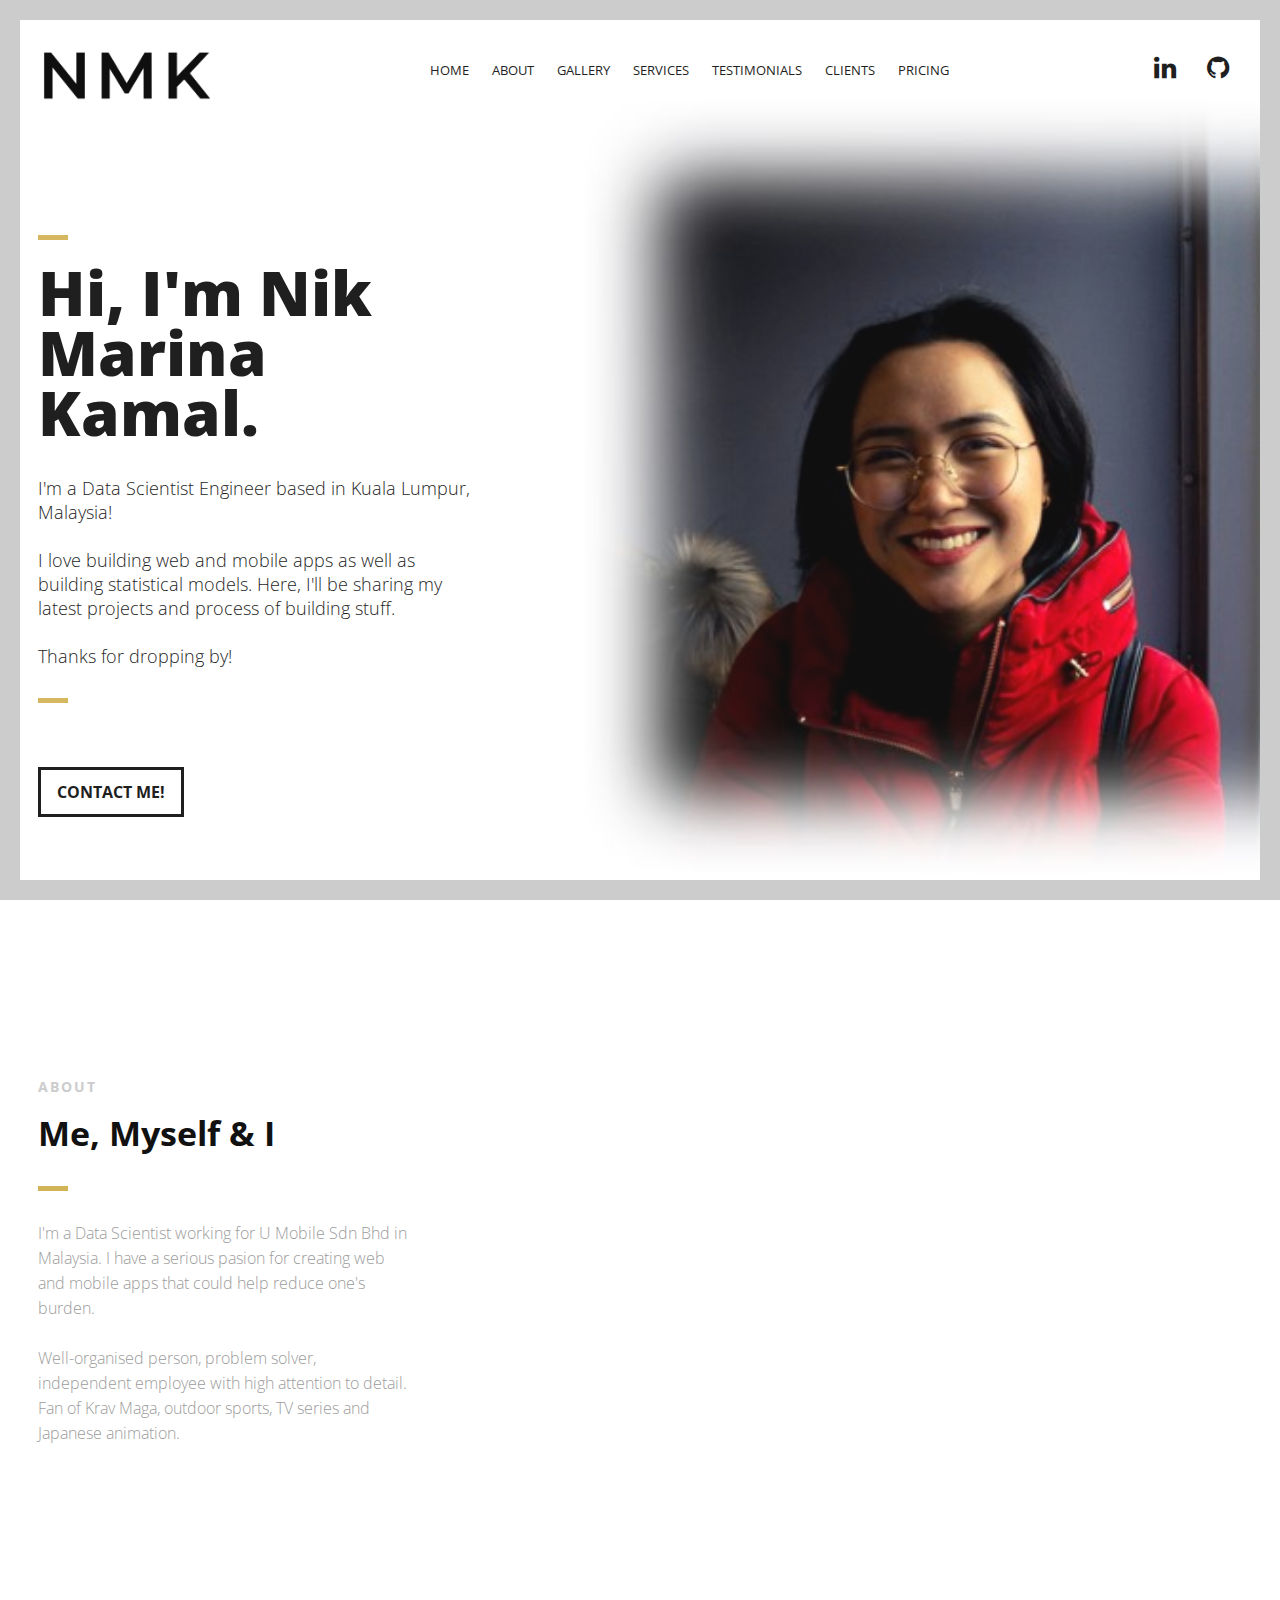
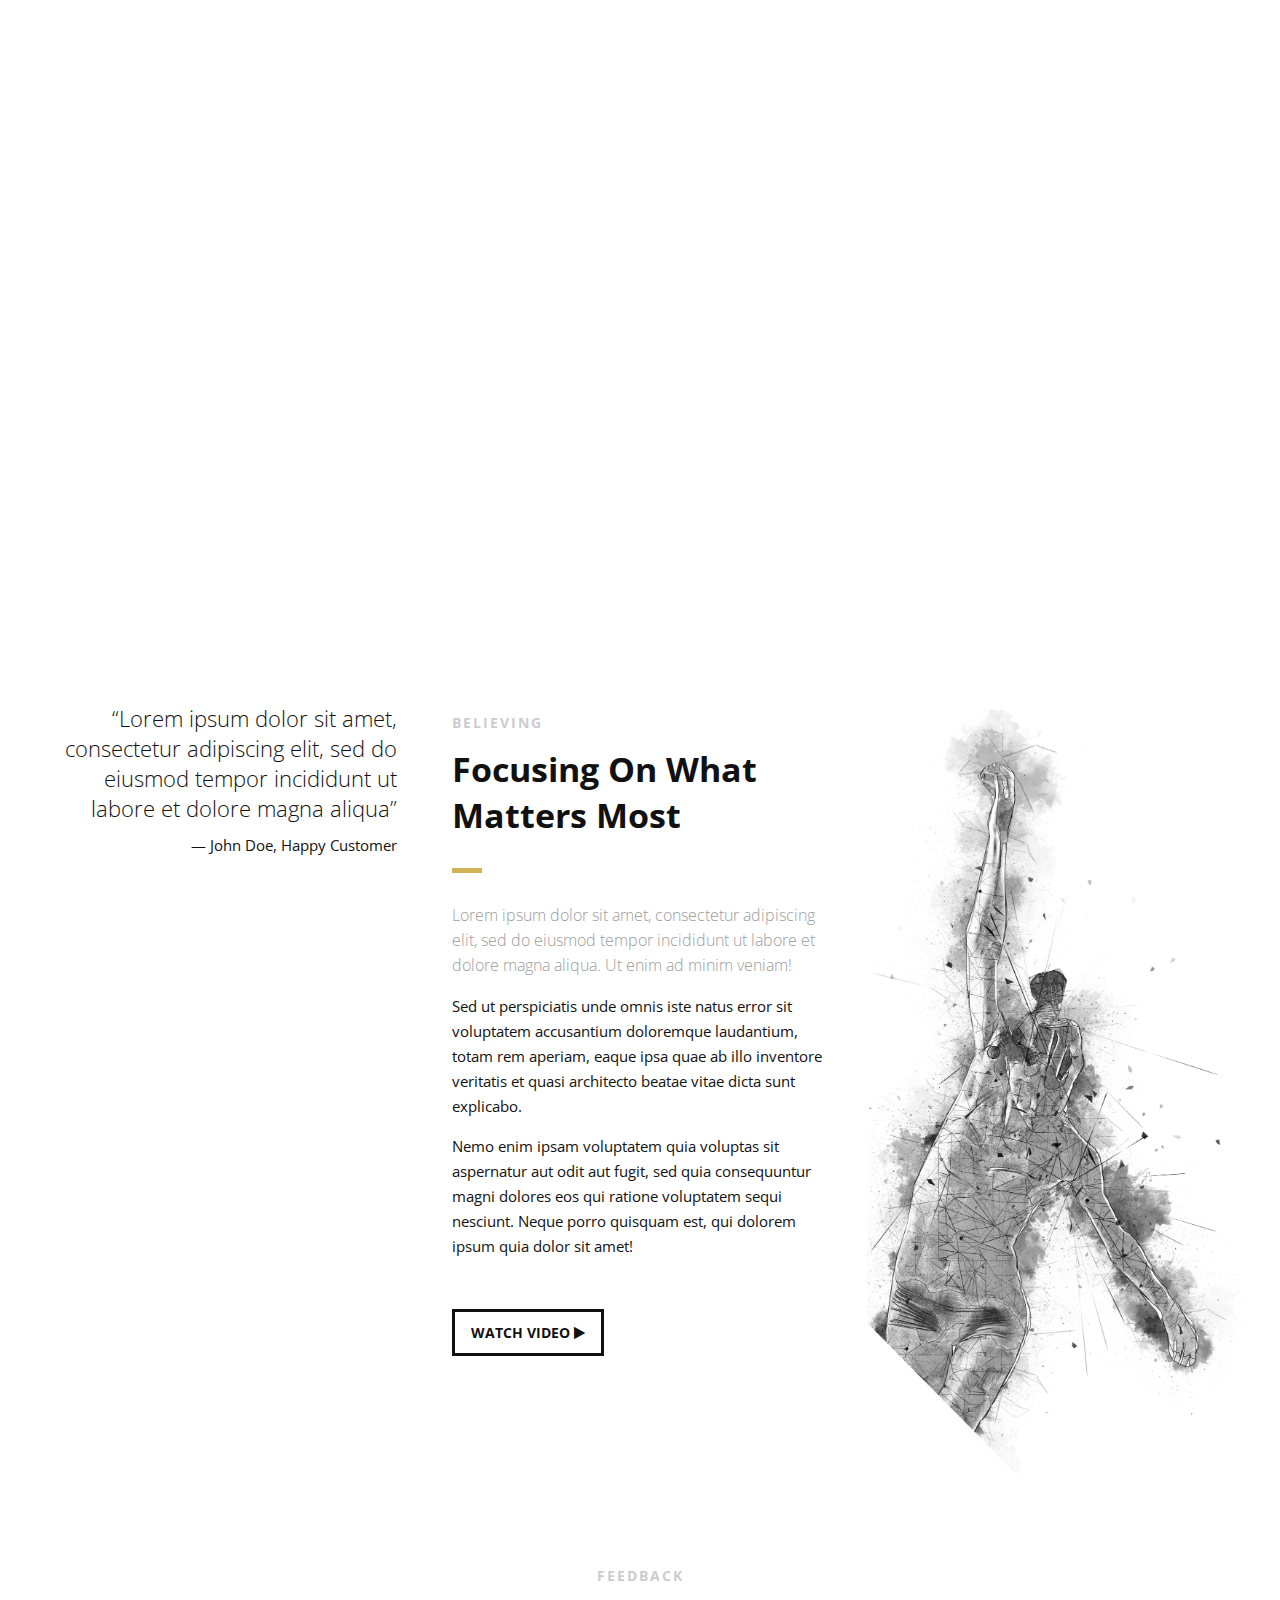
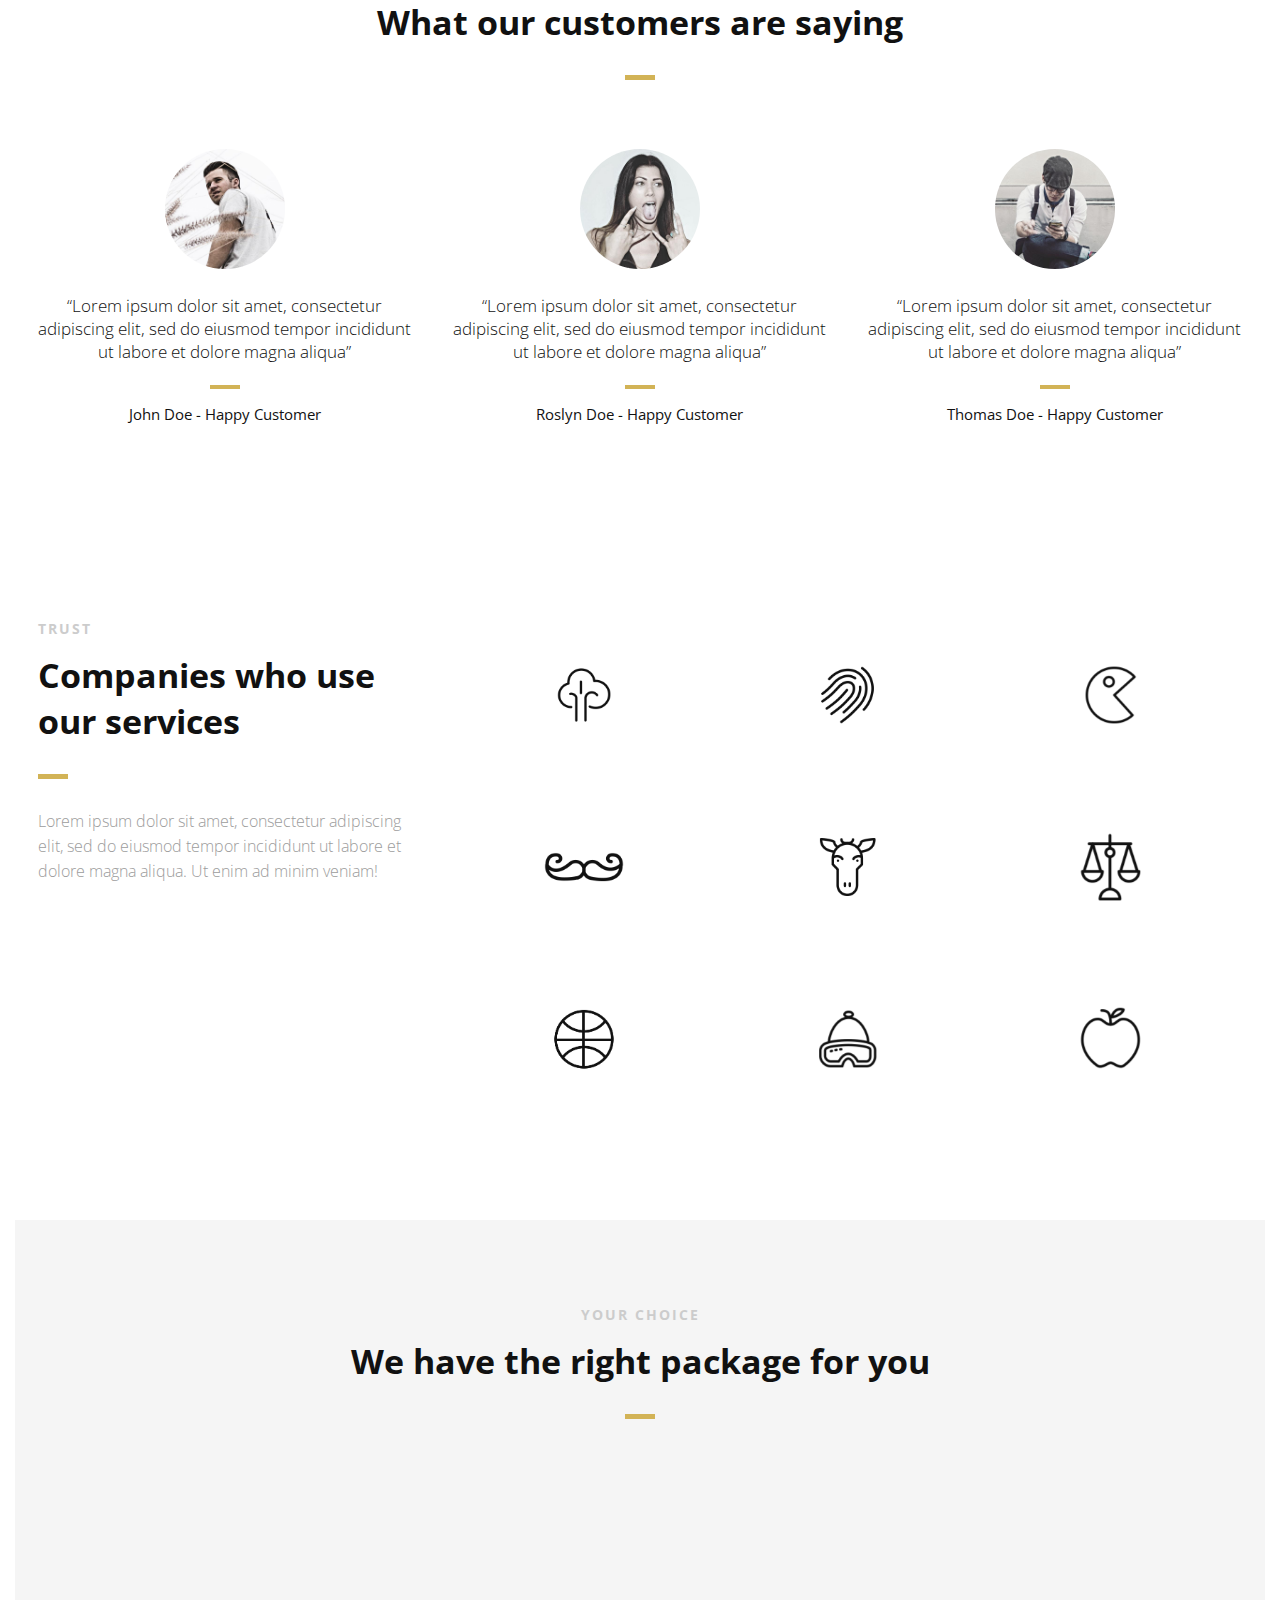
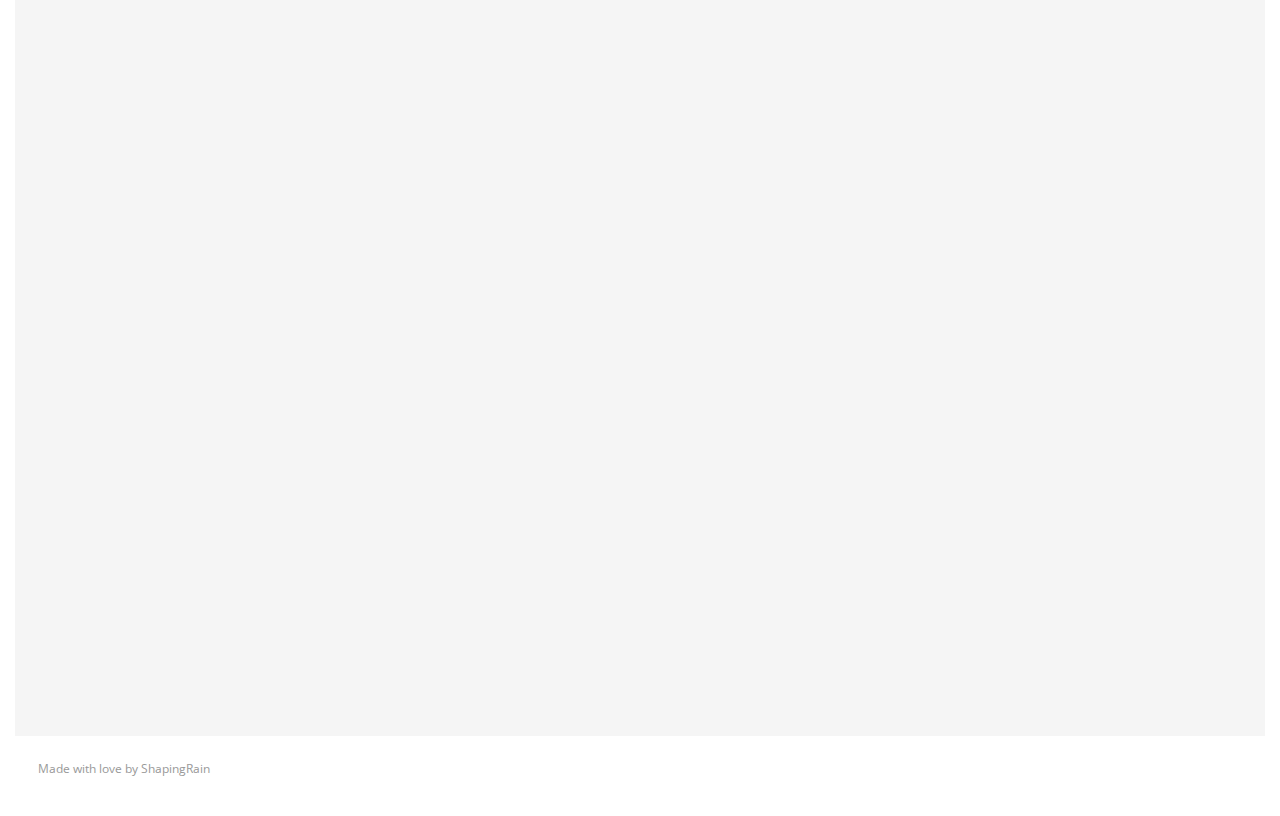
==== new_version/index.html @ cc138616 "commit on 'master'" ====
<!DOCTYPE html>
<html>

<head lang="en">
    <meta charset="UTF-8">

    <!--Page Title-->
    <title>Data Scientist | Nik Marina K.</title>

    <!--Meta Keywords and Description-->
    <meta name="keywords" content="">
    <meta name="description" content="">
    <meta name="viewport" content="width=device-width, initial-scale=1.0, user-scalable=no" />

    <!--Favicon-->
    <link rel="shortcut icon" href="images/Group9@2x.png" title="NMK" />

    <!-- Main CSS Files -->
    <link rel="stylesheet" href="css/style.css">

    <!-- Namari Color CSS -->
    <link rel="stylesheet" href="css/namari-color.css">

    <!--Icon Fonts - Font Awesome Icons-->
    <link rel="stylesheet" href="css/font-awesome.min.css">

    <!-- Animate CSS-->
    <link href="css/animate.css" rel="stylesheet" type="text/css">

    <!--Google Webfonts-->
    <link href='https://fonts.googleapis.com/css?family=Open+Sans:400,300,600,700,800' rel='stylesheet' type='text/css'>
</head>

<body>

    <!-- Preloader -->
    <div id="preloader">
        <div id="status" class="la-ball-triangle-path">
            <div></div>
            <div></div>
            <div></div>
        </div>
    </div>
    <!--End of Preloader-->

    <div class="page-border" data-wow-duration="0.7s" data-wow-delay="0.2s">
        <div class="top-border wow fadeInDown animated" style="visibility: visible; animation-name: fadeInDown;"></div>
        <div class="right-border wow fadeInRight animated" style="visibility: visible; animation-name: fadeInRight;">
        </div>
        <div class="bottom-border wow fadeInUp animated" style="visibility: visible; animation-name: fadeInUp;"></div>
        <div class="left-border wow fadeInLeft animated" style="visibility: visible; animation-name: fadeInLeft;"></div>
    </div>

    <div id="wrapper">

        <header id="banner" class="scrollto clearfix" data-enllax-ratio=".5">
            <div id="header" class="nav-collapse">
                <div class="row clearfix">
                    <div class="col-1">

                        <!--Logo-->
                        <div id="logo">

                            <!--Logo that is shown on the banner-->
                            <img src="images/NMK@2x.png" id="banner-logo" alt="Landing Page" />
                            <!--End of Banner Logo-->

                            <!--The Logo that is shown on the sticky Navigation Bar-->
                            <img src="images/NMK@2x.png" id="navigation-logo" alt="Landing Page" />
                            <!--End of Navigation Logo-->

                        </div>
                        <!--End of Logo-->

                        <aside>

                            <!--Social Icons in Header-->
                            <ul class="social-icons">
                                <!--<li>
                                    <a target="_blank" title="Facebook" href="https://www.facebook.com/username">
                                        <i class="fa fa-facebook fa-1x"></i><span>Facebook</span>
                                    </a>
                                </li>-
                                <li>
                                    <a target="_blank" title="Google+" href="http://google.com/+username">
                                        <i class="fa fa-google-plus fa-1x"></i><span>Google+</span>
                                    </a>
                                </li>
                                <li>
                                    <a target="_blank" title="Twitter" href="http://www.twitter.com/username">
                                        <i class="fa fa-twitter fa-1x"></i><span>Twitter</span>
                                    </a>
                                </li>
                                <li>
                                    <a target="_blank" title="Instagram" href="http://www.instagram.com/username">
                                        <i class="fa fa-instagram fa-1x"></i><span>Instagram</span>
                                    </a>
                                </li>
                                <li>
                                    <a target="_blank" title="behance" href="http://www.behance.net">
                                        <i class="fa fa-behance fa-1x"></i><span>Behance</span>
                                    </a>
                                </li>-->
                                <li>
                                    <a target="_blank" title="LinkedIn"
                                        href="https://www.linkedin.com/in/nikmarinakamal/">
                                        <i class="fa fa-linkedin fa-2x"></i><span>LinkedIn</span>
                                    </a>
                                </li>
                                <li>
                                    <a target="_blank" title="Github" href="https://github.com/marinakamal">
                                        <i class="fa fa-github fa-2x"></i><span>Github</span>
                                    </a>
                                </li>
                            </ul>
                            <!--End of Social Icons in Header-->

                        </aside>

                        <!--Main Navigation-->
                        <nav id="nav-main">
                            <ul>
                                <li>
                                    <a href="#banner">Home</a>
                                </li>
                                <li>
                                    <a href="#about">About</a>
                                </li>
                                <li>
                                    <a href="#gallery">Gallery</a>
                                </li>
                                <li>
                                    <a href="#services">Services</a>
                                </li>
                                <li>
                                    <a href="#testimonials">Testimonials</a>
                                </li>
                                <li>
                                    <a href="#clients">Clients</a>
                                </li>
                                <li>
                                    <a href="#pricing">Pricing</a>
                                </li>
                            </ul>
                        </nav>
                        <!--End of Main Navigation-->

                        <div id="nav-trigger"><span></span></div>
                        <nav id="nav-mobile"></nav>

                    </div>
                </div>
            </div>
            <!--End of Header-->

            <!--Banner Content-->
            <div id="banner-content" class="row clearfix">

                <div class="col-38">

                    <div class="section-heading">
                        <h1>Hi, I'm Nik Marina Kamal.</h1>
                        <h2>I'm a Data Scientist Engineer based in Kuala Lumpur, Malaysia!<br></br>
                            I love building web and mobile apps as well as building statistical models.
                            Here, I'll be sharing my latest projects and process of building stuff.
                            <br></br>Thanks for dropping by!
                        </h2>
                    </div>

                    <!--Call to Action-->
                    <a href="#" class="button">CONTACT ME!</a>
                    <!--End Call to Action-->

                </div>

            </div>
            <!--End of Row-->
        </header>

        <!--Main Content Area-->
        <main id="content">

            <!--Introduction-->
            <section id="about" class="introduction scrollto">

                <div class="row clearfix">

                    <div class="col-3">
                        <div class="section-heading">
                            <h3>ABOUT</h3>
                            <h2 class="section-title">Me, Myself & I</h2>
                            <p class="section-subtitle">I'm a Data Scientist working for U Mobile Sdn Bhd in Malaysia.
                                I have a serious pasion for creating web and mobile apps
                                that could help reduce one's burden. <br></br>
                                Well-organised person, problem solver, independent employee with high attention to
                                detail.
                                Fan of Krav Maga, outdoor sports, TV series and Japanese animation.
                            </p>
                        </div>

                    </div>

                    <div class="col-2-3">

                        <!--Icon Block-->
                        <div class="col-2 icon-block icon-top wow fadeInUp" data-wow-delay="0.1s">
                            <!--Icon-->
                            <div class="icon">
                                <i class="fa fa-html5 fa-2x"></i>
                            </div>
                            <!--Icon Block Description-->
                            <div class="icon-block-description">
                                <h4>HTML5 &amp; CSS3</h4>
                                <p>Has ne tritani atomorum conclusionemque, in dolorum volumus cotidieque eum. At vis
                                    choro
                                    neglegentur iudico</p>
                            </div>
                        </div>
                        <!--End of Icon Block-->

                        <!--Icon Block-->
                        <div class="col-2 icon-block icon-top wow fadeInUp" data-wow-delay="0.3s">
                            <!--Icon-->
                            <div class="icon">
                                <i class="fa fa-bolt fa-2x"></i>
                            </div>
                            <!--Icon Block Description-->
                            <div class="icon-block-description">
                                <h4>Easy to Use</h4>
                                <p>Cu vero ipsum vim, doctus facilisi sea in. Eam ex falli honestatis repudiandae, sit
                                    detracto mediocrem disputationi</p>
                            </div>
                        </div>
                        <!--End of Icon Block-->

                        <!--Icon Block-->
                        <div class="col-2 icon-block icon-top wow fadeInUp" data-wow-delay="0.5s">
                            <!--Icon-->
                            <div class="icon">
                                <i class="fa fa-tablet fa-2x"></i>
                            </div>
                            <!--Icon Block Description-->
                            <div class="icon-block-description">
                                <h4>Fully Responsive</h4>
                                <p>Id porro tritani recusabo usu, eum intellegam consequuntur et. Fugit debet ea sit, an
                                    pro
                                    nemore vivendum</p>
                            </div>
                        </div>
                        <!--End of Icon Block-->

                        <!--Icon Block-->
                        <div class="col-2 icon-block icon-top wow fadeInUp" data-wow-delay="0.5s">
                            <!--Icon-->
                            <div class="icon">
                                <i class="fa fa-rocket fa-2x"></i>
                            </div>
                            <!--Icon Block Description-->
                            <div class="icon-block-description">
                                <h4>Parallax Effect</h4>
                                <p>Id porro tritani recusabo usu, eum intellegam consequuntur et. Fugit debet ea sit, an
                                    pro
                                    nemore vivendum</p>
                            </div>
                        </div>
                        <!--End of Icon Block-->

                    </div>

                </div>


            </section>
            <!--End of Introduction-->


            <!--Gallery-->
            <aside id="gallery" class="row text-center scrollto clearfix" data-featherlight-gallery
                data-featherlight-filter="a">

                <a href="images/gallery-images/gallery-image-1.jpg" data-featherlight="image" class="col-3 wow fadeIn"
                    data-wow-delay="0.1s"><img src="images/gallery-images/gallery-image-1.jpg" alt="Landing Page" /></a>
                <a href="images/gallery-images/gallery-image-2.jpg" data-featherlight="image" class="col-3 wow fadeIn"
                    data-wow-delay="0.3s"><img src="images/gallery-images/gallery-image-2.jpg" alt="Landing Page" /></a>
                <a href="images/gallery-images/gallery-image-3.jpg" data-featherlight="image" class="col-3 wow fadeIn"
                    data-wow-delay="0.5s"><img src="images/gallery-images/gallery-image-3.jpg" alt="Landing Page" /></a>
                <a href="images/gallery-images/gallery-image-4.jpg" data-featherlight="image" class="col-3 wow fadeIn"
                    data-wow-delay="1.1s"><img src="images/gallery-images/gallery-image-4.jpg" alt="Landing Page" /></a>
                <a href="images/gallery-images/gallery-image-5.jpg" data-featherlight="image" class="col-3 wow fadeIn"
                    data-wow-delay="0.9s"><img src="images/gallery-images/gallery-image-5.jpg" alt="Landing Page" /></a>
                <a href="images/gallery-images/gallery-image-6.jpg" data-featherlight="image" class="col-3 wow fadeIn"
                    data-wow-delay="0.7s"><img src="images/gallery-images/gallery-image-6.jpg" alt="Landing Page" /></a>

            </aside>
            <!--End of Gallery-->


            <!--Content Section-->
            <div id="services" class="scrollto clearfix">

                <div class="row no-padding-bottom clearfix">


                    <!--Content Left Side-->
                    <div class="col-3">
                        <!--User Testimonial-->
                        <blockquote class="testimonial text-right bigtest">
                            <q>Lorem ipsum dolor sit amet, consectetur adipiscing elit, sed do eiusmod tempor incididunt
                                ut
                                labore
                                et dolore magna aliqua</q>
                            <footer>— John Doe, Happy Customer</footer>
                        </blockquote>
                        <!-- End of Testimonial-->

                    </div>
                    <!--End Content Left Side-->

                    <!--Content of the Right Side-->
                    <div class="col-3">
                        <div class="section-heading">
                            <h3>BELIEVING</h3>
                            <h2 class="section-title">Focusing On What Matters Most</h2>
                            <p class="section-subtitle">Lorem ipsum dolor sit amet, consectetur adipiscing elit, sed do
                                eiusmod tempor incididunt ut labore et dolore magna aliqua. Ut enim ad minim veniam!</p>
                        </div>
                        <p>Sed ut perspiciatis unde omnis iste natus error sit voluptatem accusantium doloremque
                            laudantium,
                            totam rem aperiam, eaque ipsa quae ab illo inventore veritatis et quasi architecto beatae
                            vitae
                            dicta sunt explicabo.
                        </p>
                        <p>
                            Nemo enim ipsam voluptatem quia voluptas sit aspernatur aut odit aut fugit, sed quia
                            consequuntur magni dolores eos qui ratione voluptatem sequi nesciunt.
                            Neque porro quisquam est, qui dolorem ipsum quia dolor sit amet!
                        </p>
                        <!-- Just replace the Video ID "UYJ5IjBRlW8" with the ID of your video on YouTube (Found within the URL) -->
                        <a href="#" data-videoid="UYJ5IjBRlW8" data-videosite="youtube"
                            class="button video link-lightbox">
                            WATCH VIDEO <i class="fa fa-play" aria-hidden="true"></i>
                        </a>
                    </div>
                    <!--End Content Right Side-->

                    <div class="col-3">
                        <img src="images/dancer.jpg" alt="Dancer" />
                    </div>

                </div>


            </div>
            <!--End of Content Section-->

            <!--Testimonials-->
            <aside id="testimonials" class="scrollto text-center" data-enllax-ratio=".2">

                <div class="row clearfix">

                    <div class="section-heading">
                        <h3>FEEDBACK</h3>
                        <h2 class="section-title">What our customers are saying</h2>
                    </div>

                    <!--User Testimonial-->
                    <blockquote class="col-3 testimonial classic">
                        <img src="images/user-images/user-1.jpg" alt="User" />
                        <q>Lorem ipsum dolor sit amet, consectetur adipiscing elit, sed do eiusmod tempor incididunt ut
                            labore
                            et dolore magna aliqua</q>
                        <footer>John Doe - Happy Customer</footer>
                    </blockquote>
                    <!-- End of Testimonial-->

                    <!--User Testimonial-->
                    <blockquote class="col-3 testimonial classic">
                        <img src="images/user-images/user-2.jpg" alt="User" />
                        <q>Lorem ipsum dolor sit amet, consectetur adipiscing elit, sed do eiusmod tempor incididunt ut
                            labore
                            et dolore magna aliqua</q>
                        <footer>Roslyn Doe - Happy Customer</footer>
                    </blockquote>
                    <!-- End of Testimonial-->

                    <!--User Testimonial-->
                    <blockquote class="col-3 testimonial classic">
                        <img src="images/user-images/user-3.jpg" alt="User" />
                        <q>Lorem ipsum dolor sit amet, consectetur adipiscing elit, sed do eiusmod tempor incididunt ut
                            labore
                            et dolore magna aliqua</q>
                        <footer>Thomas Doe - Happy Customer</footer>
                    </blockquote>
                    <!-- End of Testimonial-->

                </div>

            </aside>
            <!--End of Testimonials-->

            <!--Clients-->
            <section id="clients" class="scrollto clearfix">
                <div class="row clearfix">

                    <div class="col-3">

                        <div class="section-heading">
                            <h3>TRUST</h3>
                            <h2 class="section-title">Companies who use our services</h2>
                            <p class="section-subtitle">Lorem ipsum dolor sit amet, consectetur adipiscing elit, sed do
                                eiusmod
                                tempor incididunt ut labore et dolore magna aliqua. Ut enim ad minim veniam!</p>
                        </div>

                    </div>

                    <div class="col-2-3">

                        <a href="#" class="col-3">
                            <img src="images/company-images/company-logo1.png" alt="Company" />
                            <div class="client-overlay"><span>Tree</span></div>
                        </a>
                        <a href="#" class="col-3">
                            <img src="images/company-images/company-logo2.png" alt="Company" />
                            <div class="client-overlay"><span>Fingerprint</span></div>
                        </a>
                        <a href="#" class="col-3">
                            <img src="images/company-images/company-logo3.png" alt="Company" />
                            <div class="client-overlay"><span>The Man</span></div>
                        </a>
                        <a href="#" class="col-3">
                            <img src="images/company-images/company-logo4.png" alt="Company" />
                            <div class="client-overlay"><span>Mustache</span></div>
                        </a>
                        <a href="#" class="col-3">
                            <img src="images/company-images/company-logo5.png" alt="Company" />
                            <div class="client-overlay"><span>Goat</span></div>
                        </a>
                        <a href="#" class="col-3">
                            <img src="images/company-images/company-logo6.png" alt="Company" />
                            <div class="client-overlay"><span>Justice</span></div>
                        </a>
                        <a href="#" class="col-3">
                            <img src="images/company-images/company-logo7.png" alt="Company" />
                            <div class="client-overlay"><span>Ball</span></div>
                        </a>
                        <a href="#" class="col-3">
                            <img src="images/company-images/company-logo8.png" alt="Company" />
                            <div class="client-overlay"><span>Cold</span></div>
                        </a>

                        <a href="#" class="col-3">
                            <img src="images/company-images/company-logo9.png" alt="Company" />
                            <div class="client-overlay"><span>Cold</span></div>
                        </a>

                    </div>

                </div>
            </section>
            <!--End of Clients-->

            <!--Pricing Tables-->
            <section id="pricing" class="secondary-color text-center scrollto clearfix ">
                <div class="row clearfix">

                    <div class="section-heading">
                        <h3>YOUR CHOICE</h3>
                        <h2 class="section-title">We have the right package for you</h2>
                    </div>

                    <!--Pricing Block-->
                    <div class="pricing-block col-3 wow fadeInUp" data-wow-delay="0.4s">
                        <div class="pricing-block-content">
                            <h3>Personal</h3>
                            <p class="pricing-sub">The standard version</p>
                            <div class="pricing">
                                <div class="price"><span>$</span>19</div>
                                <p>Lorem ipsum dolor sit amet, consectetur adipiscing elit</p>
                            </div>
                            <ul>
                                <li>5 Downloads</li>
                                <li>2 Extensions</li>
                                <li>Tutorials</li>
                                <li>Forum Support</li>
                                <li>1 year free updates</li>
                            </ul>
                            <a href="#" class="button">BUY TODAY</a>
                        </div>
                    </div>
                    <!--End Pricing Block-->

                    <!--Pricing Block-->
                    <div class="pricing-block featured col-3 wow fadeInUp" data-wow-delay="0.6s">
                        <div class="pricing-block-content">
                            <h3>Student</h3>
                            <p class="pricing-sub">Most popular choice</p>
                            <div class="pricing">
                                <div class="price"><span>$</span>29</div>
                                <p>Lorem ipsum dolor sit amet, consectetur adipiscing elit</p>
                            </div>
                            <ul>
                                <li>15 Downloads</li>
                                <li>5 Extensions</li>
                                <li>Tutorials with Files</li>
                                <li>Forum Support</li>
                                <li>2 years free updates</li>
                            </ul>
                            <a href="#" class="button">BUY TODAY</a>
                        </div>
                    </div>
                    <!--End Pricing Block-->

                    <!--Pricing Block-->
                    <div class="pricing-block col-3 wow fadeInUp" data-wow-delay="0.8s">
                        <div class="pricing-block-content">
                            <h3>Business</h3>
                            <p class="pricing-sub">For the whole team</p>
                            <div class="pricing">
                                <div class="price"><span>$</span>49</div>
                                <p>Lorem ipsum dolor sit amet, consectetur adipiscing elit</p>
                            </div>
                            <ul>
                                <li>Unlimited Downloads</li>
                                <li>Unlimited Extensions</li>
                                <li>HD Video Tutorials</li>
                                <li>Chat Support</li>
                                <li>Lifetime free updates</li>
                            </ul>
                            <a href="#" class="button">BUY TODAY</a>
                        </div>
                    </div>
                    <!--End Pricing Block-->

                </div>
            </section>
            <!--End of Pricing Tables-->

        </main>
        <!--End Main Content Area-->


        <!--Footer-->
        <footer id="landing-footer" class="clearfix">
            <div class="row clearfix">

                <p id="copyright" class="col-2">Made with love by <a href="https://www.shapingrain.com">ShapingRain</a>
                </p>

                <!--Social Icons in Footer-->
                <ul class="col-2 social-icons">
                    <!--<li>
                        <a target="_blank" title="Facebook" href="https://www.facebook.com/username">
                            <i class="fa fa-facebook fa-1x"></i><span>Facebook</span>
                        </a>
                    </li>
                    <li>
                        <a target="_blank" title="Google+" href="http://google.com/+username">
                            <i class="fa fa-google-plus fa-1x"></i><span>Google+</span>
                        </a>
                    </li>
                    <li>
                        <a target="_blank" title="Twitter" href="http://www.twitter.com/username">
                            <i class="fa fa-twitter fa-1x"></i><span>Twitter</span>
                        </a>
                    </li>
                    <li>
                        <a target="_blank" title="Instagram" href="http://www.instagram.com/username">
                            <i class="fa fa-instagram fa-1x"></i><span>Instagram</span>
                        </a>
                    </li>
                    <li>
                        <a target="_blank" title="behance" href="http://www.behance.net">
                            <i class="fa fa-behance fa-1x"></i><span>Behance</span>
                        </a>
                    </li>-->
                </ul>
                <!--End of Social Icons in Footer-->
            </div>
        </footer>
        <!--End of Footer-->

    </div>

    <!-- Include JavaScript resources -->
    <script src="js/jquery.1.8.3.min.js"></script>
    <script src="js/wow.min.js"></script>
    <script src="js/featherlight.min.js"></script>
    <script src="js/featherlight.gallery.min.js"></script>
    <script src="js/jquery.enllax.min.js"></script>
    <script src="js/jquery.scrollUp.min.js"></script>
    <script src="js/jquery.easing.min.js"></script>
    <script src="js/jquery.stickyNavbar.min.js"></script>
    <script src="js/jquery.waypoints.min.js"></script>
    <script src="js/images-loaded.min.js"></script>
    <script src="js/lightbox.min.js"></script>
    <script src="js/site.js"></script>


</body>

</html>
---- new_version/css/style.css ----
/* Namari Landing Page v.1.1.0 Style Index - a free landing page by shapingrain.com

1. Default and Reset styles
- 1.1 Input Elements
2. Global elements
- 2.1 Header
- 2.2 Logo
- 2.3 Buttons
- 2.4 Navigation
- 2.5 Social Elements
- 2.6 Images
3. Fonts and Headings
4. Banner
- 4.1 SignUp Form
5. Content Elements
- 5.1 Icons
- 5.2 Parallax Elements
- 5.3 Divider
6. Landing Page Sections
- 6.1 Features
- 6.2 Testimonials
- 6.3 Gallery
- 6.4 Video
- 6.5 Clients
- 6.6 Pricing Table
7. Footer


/*------------------------------------------------------------------------------------------*/
/* 1. Defaults & Reset of specific styles across browsers */
/*------------------------------------------------------------------------------------------*/

*, *:before, *:after {
    -webkit-box-sizing: border-box;
    -moz-box-sizing: border-box;
    box-sizing: border-box;
}

body, div, dl, dt, dd, ul, ol, li, h1, h2, h3, h4, h5, h6, pre, form, blockquote, th, td {
    margin: 0;
    padding: 0;
    direction: ltr;
}

body {
    margin: 0;
    padding: 0;
    -webkit-font-smoothing: antialiased;
    overflow-x: hidden;
}

p {
    line-height: 25px;
}

.row img {
    height: auto;
    max-width: 100%;
}

a {
    text-decoration: none;
    line-height: inherit;
    -webkit-transition: opacity 0.3s ease-out;
    -moz-transition: opacity 0.3s ease-out;
    -o-transition: opacity 0.3s ease-out;
    transition: opacity 0.3s ease-out;
}

iframe {
    border: 0 !important;
}

.parallax-window {
    min-height: 400px;
    background: transparent;
}

figure {
    margin: 0;
}

/* Page Border */

.page-border {
    position: fixed;
    z-index: 999999;
    pointer-events: none;
}

.page-border .bottom-border, .page-border .left-border, .page-border .right-border, .page-border .top-border {
    background: #f3f3ef;
    position: fixed;
    z-index: 9999;
}

.page-border > .top-border, .page-border > .right-border, .page-border > .bottom-border, .page-border > .left-border {
    padding: 11px;
    background: #ccc;
}

.page-border .bottom-border, .page-border .top-border {
    width: 100%;
    padding: 10px;
    left: 0;
}

.page-border .left-border, .page-border .right-border {
    padding: 10px;
    height: 100%;
    top: 0;
}

.page-border .top-border {
    top: 0;
}

.page-border .right-border {
    right: 0;
}

.page-border .bottom-border {
    bottom: 0;
}

.page-border .left-border {
    left: 0;
}

#wrapper {
    margin:0 15px;
    padding: 15px 0;
    position: relative;
}


/* --------- 1.1 Input Elements ---------- */

input, textarea {
    border: 1px solid #e1e1e1;
    padding: 10px;
    -webkit-transition: all .3s linear;
    -moz-transition: all .3s linear;
    transition: all .3s linear;
    border-radius: 3px;
}

input {
    height: 40px;
    margin: 3px 0;
    outline: none;
    line-height: normal;
    font-size: 14px;
}

input[type="submit"] {
    cursor: pointer;
    border-style: solid;
    border-width: 2px;
    padding-top: 0;
    padding-bottom: 0;
}

select {
    border: 1px solid #e1e1e1;
    height: 40px;
    padding: 5px;
}

input:focus, textarea:focus {
    box-shadow: inset 0 1px 3px rgba(0, 0, 0, 0.1);
}

*:focus {
    outline: none;
}

/*------------------------------------------------------------------------------------------*/
/* 2. Layout Elements */
/*------------------------------------------------------------------------------------------*/

section {
    clear: both;
    overflow: hidden;
}

/* Rows and Columns */

.row {
    max-width: 1245px;
    margin: 0 auto;
    padding: 75px 0;
    position: relative;
}

.no-padding-bottom .row, .no-padding-bottom div, .no-padding-bottom.row {
    padding-bottom: 0;
}

.no-padding-top.row, .no-padding-top div {
    padding-top: 0;
}

.big-padding-top {
    padding-top: 75px !important;
}

.big-padding-bottom {
    padding-bottom: 85px !important;
}

/* Targets all elements */

[class*='col-'] {
    float: left;
    padding: 20px;
}

#clients .col-2-3 [class*='col-'] {
    padding: 0;
}

/* Clearfix */

.clearfix:after {
    content: "";
    display: table;
    clear: both;
}

/* Main Widths */

.col-1 {
    width: 100%;
}

.col-2 {
    width: 50%;
}

.col-3 {
    width: 33.33%;
}

.col-4 {
    width: 25%;
}

.col-5 {
    width: 20%;
}

.col-6 {
    width: 16.6666666667%;
}

.col-7 {
    width: 14.2857142857%;
}

.col-8 {
    width: 12.5%;
}

.col-9 {
    width: 11.1111111111%;
}

.col-10 {
    width: 10%;
}

.col-11 {
    width: 9.09090909091%;
}

.col-12 {
    width: 8.33%;
}

.col-2-3 {
    width: 66.66%;
}

.col-3-4 {
    width: 75%;
}

.col-9-10 {
    width: 90%;
}

/* Golden Ratio */
.col-61 {
    width: 61.8%;
}

.col-38 {
    width: 38.2%;
}

/* --------- 2.1 Header --------- */

#header {
    height: 71px !important;
    overflow: visible;
    z-index: 9999;
    width: 100%;
    position: absolute !important;
}

#header .row {
    padding: 0;
}

#header aside {
    text-align: right;
}

#header ul {
    text-align: center;
}

#header li {
    display: inline-block;
    list-style: none;
    margin: 0;
}

/* --------- 2.2 Logo ---------- */

#logo {
    float: left;
    height: 71px;
    line-height: 66px;
    margin-right: 15px;
}

#logo h1, #logo h2 {
    display: inline-block;
}

#banner #logo h1 {
    font-size: 28px;
    margin-right: 10px;
    font-weight: 900;
    padding: 0;
}

#logo h2 {
    font-size: 18px;
    padding: 0;
}

#logo img {
    max-height: 80px;
    vertical-align: middle;
    margin-right: 15px;
}

#navigation-logo {
    display: none;
}

.nav-solid #logo #banner-logo {
    display: none;
}

.nav-solid #logo #navigation-logo {
    display: inline-block;
}

/* --------- 2.3 Buttons ---------- */

.call-to-action {
    padding: 35px 0 35px 0;
}

/*Style*/

.button {
    font-size: 16px;
    margin: 35px 0;
    padding: 11px 16px;
    -webkit-transition: all .3s linear;
    -moz-transition: all .3s linear;
    transition: all .3s linear;
    display: inline-block;
    border-width: 3px;
    border-style: solid;
}

/* Play Button */

#video-section {
    position:relative;
}

.play-video {
    height:110px;
    position:absolute;
    top:50%;
    margin-top:-110px;
    width:100%;
}

.play-icon {
    display: inline-block;
    font-size: 0px;
    cursor: pointer;
    margin: 45px auto;
    width: 110px;
    height: 110px;
    border-radius: 50%;
    text-align: center;
    position: relative;
    z-index: 1;
}

.play-icon:after {
    pointer-events: none;
    position: absolute;
    width: 100%;
    height: 100%;
    border-radius: 50%;
    content: '';
    -webkit-box-sizing: content-box;
    -moz-box-sizing: content-box;
    box-sizing: content-box;
}

.play-icon:before {
    font-family: 'fontawesome';
    content: '\f144';
    speak: none;
    font-size: 74px;
    line-height: 110px;
    font-style: normal;
    font-weight: normal;
    font-variant: normal;
    text-transform: none;
    display: block;
    -webkit-font-smoothing: antialiased;
    color:#fff;
}

.play-video .play-icon {
    background: rgba(255, 255, 255, 0.5);
    -webkit-transition: -webkit-transform ease-out 0.3s, background 0.4s;
    -moz-transition: -moz-transform ease-out 0.3s, background 0.4s;
    transition: transform ease-out 0.3s, background 0.4s;
}

.play-video .play-icon:after {
    top: 0;
    left: 0;
    padding: 0;
    z-index: -1;
    box-shadow: 0 0 0 2px rgba(255, 255, 255, 0.1);
    opacity: 0;
    -webkit-transform: scale(0.9);
    -moz-transform: scale(0.9);
    -ms-transform: scale(0.9);
    transform: scale(0.9);
}

.play-video .play-icon:hover {
    background: rgba(255, 255, 255, 0.05);
    -webkit-transform: scale(0.93);
    -moz-transform: scale(0.93);
    -ms-transform: scale(0.93);
    transform: scale(0.93);
    color: #fff;
}


/* --------- 2.4 Navigation ---------- */

#header {
    font-size: 13px;
}

#header aside {
    float: right;
}

#header nav ul {
    text-transform: uppercase;

}

#header nav a {
    height: 71px;
    line-height: 71px;
    display: block;
    padding: 0 10px;
}

#header nav a:hover {
    opacity: 0.6;
}

/*Navigation Solid*/

#header.nav-solid [class*='col-'] {
    padding: 0 20px;
}

#header.nav-solid {
    background: #fff;
    box-shadow: 2px 0px 3px rgba(0, 0, 0, 0.2);
    position: fixed !important;
    left:0;
}

#header.nav-solid nav a {
    border-bottom: 3px solid;
    border-color: #fff;
    -webkit-transition: all 0.3s ease-out;
    -moz-transition: all 0.3s ease-out;
    -o-transition: all 0.3s ease-out;
    transition: all 0.3s ease-out;
}

#header.nav-solid nav a:hover {
    opacity: 1;
}

/* Social Elements when Solid*/

#header.nav-solid .social-icons a {
    -webkit-transition: all 0.3s ease-out;
    -moz-transition: all 0.3s ease-out;
    -o-transition: all 0.3s ease-out;
    transition: all 0.3s ease-out;
    opacity: 0.5;
}

#header.nav-solid .social-icons a:hover {
    opacity: 1;
    color: #e4473c;
}

/* Responsive Nav Styling */

#nav-trigger {
    display: none;
    text-align: right;
}

#nav-trigger span {
    display: inline-block;
    width: 38px;
    height: 71px;
    color: #111;
    cursor: pointer;
    text-transform: uppercase;
    font-size: 22px;
    text-align: center;
    border-top-right-radius: 5px;
    border-top-left-radius: 5px;
    -webkit-transition: all 0.3s ease-out;
    -moz-transition: all 0.3s ease-out;
    -o-transition: all 0.3s ease-out;
    transition: all 0.3s ease-out;
}

#nav-trigger span:after {
    font-family: "fontAwesome";
    display: inline-block;
    width: 38px;
    height: 71px;
    line-height: 75px;
    text-align: center;
    content: "\f0c9";
    border-top-right-radius: 5px;
    border-top-left-radius: 5px;
}

#nav-trigger span.open:after {
    content: "\f00d";
}

#nav-trigger span:hover, .nav-solid #nav-trigger span.open:hover, .nav-solid #nav-trigger span:hover {
    opacity: 0.6;
}

#nav-trigger span.open, #nav-trigger span.open:hover {
    color: #111;
}

.nav-solid #nav-trigger span.open:hover {
    color: #999;
}

.nav-solid #nav-trigger span {
    color: #999;
    opacity: 1;
}

nav#nav-mobile {
    position: relative;
    display: none;
}

nav#nav-mobile ul {
    display: none;
    list-style-type: none;
    position: absolute;
    left: 0;
    right: 0;
    margin-left: -20px;
    margin-right: -20px;
    padding-top: 10px;
    padding-bottom: 10px;
    text-align: center;
    background-color: #fff;
    box-shadow: 0 5px 3px rgba(0, 0, 0, 0.2);
}

nav#nav-mobile ul:after {
    display: none;
}

nav#nav-mobile li {
    margin: 0 20px;
    float: none;
    text-align: left;
    border-bottom: 1px solid #e1e1e1;
}

nav#nav-mobile li:last-child {
    border-bottom: none;
}

.nav-solid nav#nav-mobile li {
    border-top: 1px solid #e1e1e1;
    border-bottom: none;
}

nav#nav-mobile a {
    display: block;
    padding: 12px 0;
    color: #333;
    width: 100%;
    height: auto;
    line-height: normal;
    display: block;
    border-bottom: none !important;
    -webkit-transition: all 0.3s ease-out;
    -moz-transition: all 0.3s ease-out;
    -o-transition: all 0.3s ease-out;
    transition: all 0.3s ease-out;
}

nav#nav-mobile a:hover {
    background: #fafafa;
    opacity: 1;
}

/* --------- 2.5 Social Elements ---------- */

#header .col-4 {
    text-align: right;
}

.social-icons {
    display: inline-block;
    list-style: none;
}

.social-icons a {
    display: inline-block;
    width: 50px;
    text-align: center;
}

.social-icons a:hover {
    opacity: 0.7;
}

.social-icons span {
    display: none;
}

#header .social-icons {
    margin-top: 20px;
}

/* --------- 2.6 Images ---------- */

/*Alignment*/

img {
    vertical-align: top;
}

.image-center {
    display: block;
    margin: 0 auto;
}

a img {
    border: none;
    -webkit-transition: all 0.3s ease-out;
    -moz-transition: all 0.3s ease-out;
    -o-transition: all 0.3s ease-out;
    transition: all 0.3s ease-out;
    -webkit-backface-visibility: hidden;
}

a img:hover {
    opacity: 0.7;
}

/*------------------------------------------------------------------------------------------*/
/* 3. Fonts */
/*------------------------------------------------------------------------------------------*/

h1 {
    padding: 20px 0;
}

h2 {
    padding: 14px 0;
}

h3 {
    padding: 10px 0;
}

h4 {
    padding: 7px 0;
}

h5 {
    padding: 7px 0;
}

h6 {
    padding: 7px 0;
}

/* Text Alignment */

.text-left {
    text-align: left;
}

.text-center {
    text-align: center;
}

.text-right {
    text-align: right;
}

/* Section Headings */

.section-heading {
    padding: 0 0 15px 0;
}

.section-subtitle {
    font-size: 18px;
    padding-top: 0;
}

.section-heading h3 {
    font-size: 14px;
    font-weight: bold;
    color: #ccc;
    letter-spacing: 2px;
    padding-bottom: 0;
}

/*------------------------------------------------------------------------------------------*/
/* 4. Banner */
/*------------------------------------------------------------------------------------------*/

#banner {
    background-size: cover;
}

#banner-content.row {
    padding-top: 170px;
    padding-bottom: 100px;
}

#banner h1 {
    padding-top: 5%;
}

#banner .section-heading:before {
    content: "";
    display: block;
    width: 30px;
    height: 5px;
    margin-top: 30px;
}



/*------------------------------------------------------------------------------------------*/
/* 5. Content Elements */
/*------------------------------------------------------------------------------------------*/

/* --------- 5.1 Icons ---------- */

/*Font Icon sizes*/

.fa-1x {
    font-size: 15px !important;
}

/*Icon Block*/

.icon-block {
    position: relative;
}

.icon-block h4 {
    font-weight: bold;
    padding-top: 0;
}

.icon-block .icon {
    position: absolute;
}

.icon-block p {
    margin-top: 0;
}

/* Icon Left*/

.icon-left .icon {
    left: 15;
}

.icon-left .icon-block-description {
    padding-left: 53px;
}

/* Icon Right */

.icon-right .icon {
    right: 15;
}

.icon-right .icon-block-description {
    padding-right: 53px;
}

/* Icon Above */

.icon-top {
    display: block;
}

.icon-top .icon {
    position: relative;
    display: block;
}

.icon-top .icon-block-description {
    padding-top: 25px;
}

/* --------- 5.2 Parallax Elements ---------- */

.banner-parallax-1, .banner-parallax-2, .banner-parallax-3 {
    min-height: 350px;
}

/* --------- 5.3 Divider ---------- */

.divider {
    position: relative;
    width: 40%;
    height: 20px;
    line-height: 20px;
    margin: 10px auto 5px auto;
    clear: both;
    text-align: center;
}

.divider-inner {
    position: absolute;
    height: 1px;
    width: 100%;
    top: 50%;
    margin-top: -1px;
    border-top: 1px solid;
    border-color: #e1e1e1;
}

.divider i {
    background: #fff;
    position: relative;
    top: -11px;
    padding: 0 5px 0 5px;
    color: #e1e1e1;
}

/*------------------------------------------------------------------------------------------*/
/* 6. Landing Page Sections */
/*------------------------------------------------------------------------------------------*/

/* --------- 6.1 Introduction ---------- */

.introduction img.featured {
    padding: 55px 0 0 0;
}

/* --------- 6.2 Features ---------- */

.features.row {
    padding-left: 5%;
    padding-right: 5%;
}

.features div:nth-child(4) {
    clear: both;
}

/* --------- 6.3 Testimonials ---------- */

.testimonial {
    padding: 15px;
}

blockquote {
    position: relative;
}

.testimonial img {
    max-height: 120px;
    border-radius: 250em;
}

.testimonial footer {
    padding-top: 12px;
}

/* Style Classic - Avatar above Testimonial */

.testimonial.classic img {
    display: inline-block;
    margin-bottom: 25px;
}

.testimonial.classic q {
    display: block;
}

.testimonial.classic footer:before {
    display: block;
    content: "";
    width: 30px;
    height: 4px;
    margin: 10px auto 15px auto;
}

/* Style Big */

.testimonial.bigtest {
    padding-top: 0;
}

.testimonial.bigtest q {
    font-size: 22px;
}

/* --------- 6.4 Gallery ---------- */

#gallery img {
    max-height: 300px;
}

#gallery [class*='col-'] {
    padding: 0;
}

#gallery a {
    display: inline-block;
    position: relative;
    overflow: hidden;
}

#gallery a:hover img {
    opacity: 0.15;
    -moz-backface-visibility: hidden;
}

#gallery a:before {
    font-size: 2.2em;
    font-style: normal;
    font-weight: normal;
    text-align: center;
    content: "+";
    width: 70px;
    height: 70px;
    border-radius: 100em;
    display: block;
    position: absolute;
    top: 55%;
    left: 50%;
    line-height: 72px;
    margin: -35px 0 0 -35px;
    opacity: 0;
    -webkit-transition: all .2s linear;
    -moz-transition: all .2s linear;
    transition: all .2s linear;
    vertical-align: middle;
}

#gallery a:hover:before {
    opacity: 1;
    top: 50%;
    left: 50%;
}

/**
 * Featherlight – ultra slim jQuery lightbox
 * Version 1.3.3 - http://noelboss.github.io/featherlight/
 *
 * Copyright 2015, Noël Raoul Bossart (http://www.noelboss.com)
 * MIT Licensed.
**/
@media all {
    .featherlight {
        display: none;

        /* dimensions: spanning the background from edge to edge */
        position: fixed;
        top: 0;
        right: 0;
        bottom: 0;
        left: 0;
        z-index: 2147483647; /* z-index needs to be >= elements on the site. */

        /* position: centering content */
        text-align: center;

        /* insures that the ::before pseudo element doesn't force wrap with fixed width content; */
        white-space: nowrap;

        /* styling */
        cursor: pointer;
        background: #333;
        /* IE8 "hack" for nested featherlights */
        background: rgba(0, 0, 0, 0);
    }

    /* support for nested featherlights. Does not work in IE8 (use JS to fix) */
    .featherlight:last-of-type {
        background: rgba(0, 0, 0, 0.8);
    }

    .featherlight:before {
        /* position: trick to center content vertically */
        content: '';
        display: inline-block;
        height: 100%;
        vertical-align: middle;
        margin-right: -0.25em;
    }

    .featherlight .featherlight-content {

        /* position: centering vertical and horizontal */
        text-align: left;
        vertical-align: middle;
        display: inline-block;

        /* dimensions: cut off images */
        overflow: auto;
        padding: 25px 0;
        border-bottom: 25px solid transparent;

        /* dimensions: handling small or empty content */
        min-width: 30%;

        /* dimensions: handling large content */
        margin-left: 5%;
        margin-right: 5%;
        max-height: 95%;

        /* styling */
        cursor: auto;

        /* reset white-space wrapping */
        white-space: normal;
    }

    /* contains the content */
    .featherlight .featherlight-inner {
        /* make sure its visible */
        display: block;
    }

    .featherlight .featherlight-close-icon {
        /* position: centering vertical and horizontal */
        position: absolute;
        z-index: 9999;
        top: 25px;
        right: 25px;

        /* dimensions: 25px x 25px */
        line-height: 25px;
        width: 25px;

        /* styling */
        cursor: pointer;
        text-align: center;
        color: #fff;
        font-family: "fontawesome";
        font-size: 22px;
        opacity: 0.5;
        -webkit-transition: all 0.3s ease-out;
        -moz-transition: all 0.3s ease-out;
        -o-transition: all 0.3s ease-out;
        transition: all 0.3s ease-out;
    }

    .featherlight .featherlight-close-icon:hover {
        opacity: 1;
    }

    .featherlight .featherlight-image {
        /* styling */
        max-height: 100%;
        max-width:100%;
    }

    .featherlight-iframe .featherlight-content {
        /* removed the border for image croping since iframe is edge to edge */
        border-bottom: 0;
        padding: 0;
    }

    .featherlight iframe {
        /* styling */
        border: none;
    }
}

/* handling phones and small screens */
@media only screen and (max-width: 1024px) {
    .featherlight .featherlight-content {
        /* dimensions: maximize lightbox with for small screens */
        margin-left: 10px;
        margin-right: 10px;
        max-height: 98%;

        padding: 10px 10px 0;
        border-bottom: 10px solid transparent;
    }

}

/* Gallery Styling */
@media all {
    .featherlight-next,
    .featherlight-previous {
        font-family: "fontawesome";
        font-size: 22px;
        display: block;
        position: absolute;
        top: 25px;
        right: 0;
        bottom: 0;
        left: 80%;
        cursor: pointer;
        /* preventing text selection */
        -webkit-touch-callout: none;
        -webkit-user-select: none;
        -khtml-user-select: none;
        -moz-user-select: none;
        -ms-user-select: none;
        user-select: none;
        /* IE9 hack, otherwise navigation doesn't appear */
        background: rgba(0, 0, 0, 0);
        -webkit-transition: all 0.3s ease-out;
        -moz-transition: all 0.3s ease-out;
        -o-transition: all 0.3s ease-out;
        transition: all 0.3s ease-out;
    }

    .featherlight-previous {
        left: 0;
        right: 80%;
    }

    .featherlight-next span,
    .featherlight-previous span {
        display: inline-block;
        opacity: 0.3;
        position: absolute;
        top: 50%;
        width: 100%;
        font-size: 80px;
        line-height: 80px;

        /* center vertically */
        margin-top: -40px;
        color: #fff;
        font-style: normal;
        font-weight: normal;
        -webkit-transition: all 0.3s ease-out;
        -moz-transition: all 0.3s ease-out;
        -o-transition: all 0.3s ease-out;
        transition: all 0.3s ease-out;
    }

    .featherlight-next span {
        text-align: right;
        left: auto;
        right: 7%;
    }

    .featherlight-previous span {
        text-align: left;
        left: 7%;
    }

    .featherlight-next:hover span,
    .featherlight-previous:hover span {
        display: inline-block;
        opacity: 1;
    }

    /* Hide navigation while loading */
    .featherlight-loading .featherlight-previous, .featherlight-loading .featherlight-next {
        display: none;
    }
}

/* Always display arrows on touch devices */
@media only screen and (max-device-width: 1024px) {
    .featherlight-next:hover,
    .featherlight-previous:hover {
        background: none;
    }

    .featherlight-next span,
    .featherlight-previous span {
        display: block;
    }
}

/* handling phones and small screens */
@media only screen and (max-width: 1024px) {
    .featherlight-next,
    .featherlight-previous {
        top: 10px;
        right: 10px;
        left: 85%;
    }

    .featherlight-previous {
        left: 10px;
        right: 85%;
    }

    .featherlight-next span,
    .featherlight-previous span {
        margin-top: -30px;
        font-size: 40px;
    }
}

/* --------- 6.5 Video ---------- */

#video-box {
    color:#fff;
    position:relative;
    overflow:hidden;
    text-align:center;
}

.video_container, .easyContainer {
    position: relative;
    padding-bottom: 56.25%; /* 16/9 ratio */
    margin: 0;
    padding-top: 0; /* IE6 workaround*/
    height: 0;
    overflow: hidden;
}

.video_container iframe, .video_container object, .video_container embed {
    position: absolute;
    top: 0;
    left: 0;
    width: 100% !important;
    height: 100% !important;
}

.slvj-lightbox iframe, .slvj-lightbox object, .slvj-lightbox embed {
    width: 100% !important;
    height: 529px !important;
}

.videojs-background-wrap {
    overflow: hidden;
    position: absolute;
    height: 100%;
    width: 100%;
    top: 0;
    left: 0;
    z-index: -998;
}

#slvj-window {
    width: 100%;
    min-height: 100%;
    z-index: 9999999999;
    background: rgba(0, 0, 0, 0.8);
    position: fixed;
    top: 0;
    left: 0;
}

#slvj-window,
#slvj-window * {
    -webkit-box-sizing: border-box;
    -moz-box-sizing: border-box;
    box-sizing: border-box;
}

#slvj-background-close {
    width: 100%;
    min-height: 100%;
    z-index: 31;
    position: fixed;
    top: 0;
    left: 0;
}

#slvj-back-lightbox {
    max-width: 940px;
    max-height: 529px;
    z-index: 32;
    text-align: center;
    margin: 0 auto;
}

.slvj-lightbox {
    width: 100%;
    height: 100%;
    margin: 0;
    z-index: 53;
}

#slvj-close-icon:before {
    font-family: "fontawesome";
    color: #fff;
    content: '\f00d';
    font-size: 22px;
    opacity: 0.5;
    -webkit-transition: all 0.3s ease-out;
    -moz-transition: all 0.3s ease-out;
    -o-transition: all 0.3s ease-out;
    transition: all 0.3s ease-out;
    z-index: 99999;
    height: 22px;
    width: 22px;
    position: absolute;
    top: 15px;
    right: 15px;
    cursor: pointer;
}

#slvj-close-icon:before:hover {
    opacity: 1;
    cursor: pointer;
}

/* --------- 6.6 Clients ---------- */

#clients a {
    display: block;
    text-align: center;
    position: relative;
    text-transform: uppercase;
    font-weight: bold;
    color: #fff;
}

#clients img {
    display: inline-block;
    padding: 15px 25px;
}

.client-overlay {
    background: rgba(0, 0, 0, 0.8);
    position: absolute;
    top: 0;
    right: 0;
    bottom: 0;
    left: 0;
    width: 100%;
    height: 100%;
    opacity: 0;
    -webkit-transition: all 0.3s ease-out;
    -moz-transition: all 0.3s ease-out;
    -o-transition: all 0.3s ease-out;
    transition: all 0.3s ease-out;
}

#clients a:hover .client-overlay {
    opacity: 1;
}

.client-overlay span {
    position: absolute;
    top: 48%;
    left: 0;
    width: 100%;
    text-align: center;
    display: inline-block;
}

/* --------- 6.7 Pricing Table ---------- */

.pricing-block-content {
    background: #fff;
    padding: 25px 0 25px 0;
    box-shadow: 0px 1px 2px rgba(0, 0, 0, 0.07);
    transition: all 0.2s ease-in-out 0s;
    position: relative;
    border: 10px solid #fff;
}


.pricing-block ul {
    list-style: none;
    margin: 25px 0 25px 0;
}

.pricing-block li {
    padding: 14px 0;
    border-bottom: 1px dotted #e1e1e1;
}

.pricing-block li:last-of-type {
    border:none;
}

.pricing-block h3 {
    font-size:17px;
    text-transform:uppercase;
    padding-bottom:0;
}

.pricing-sub {
    font-style: italic;
    color:#ccc;
    margin:0 0 25px 0;
}

/*Price*/

.pricing {
    background: #f5f5f5;
    padding: 25px;
    position: relative;
}

.price {
    display: inline-block;
    font-size: 62px;
    font-weight: 700;
    position: relative;
}

.price span {
    position: absolute;
    top: 0;
    left: -20px;
    font-size: 22px;
}

.pricing  p {
    font-style:italic;
    color:#b4b4b4;
    line-height:auto;
    margin:0;
}



/*------------------------------------------------------------------------------------------*/
/* 7. Footer */
/*------------------------------------------------------------------------------------------*/

#landing-footer {
    clear: both;
}

#landing-footer .row {
    padding: 0;
}

#landing-footer p {
    margin: 0;
}

#landing-footer ul {
    list-style: none;
    text-align: right;
}

#landing-footer li {
    display: inline-block;
}

/* Scroll Up */

#scrollUp {
    bottom: 15px;
    right: 30px;
    width: 70px;
    height: 80px;
    margin-bottom: -10px;
    padding: 0 5px 20px 5px;
    text-align: center;
    text-decoration: none;
    color: #fff;
    -webkit-transition: margin-bottom 150ms linear;
    -moz-transition: margin-bottom 150ms linear;
    -o-transition: margin-bottom 150ms linear;
    transition: margin-bottom 150ms linear;
}

#scrollUp:hover {
    margin-bottom: 0;
}

#scrollUp:before {
    background: #ccc;
    font-family: "fontawesome";
    font-size: 2.4em;
    font-style: normal;
    font-weight: normal;
    text-align: center;
    color: #fff;
    width: 45px;
    height: 45px;
    display: inline-block;
    line-height: 45px;
    content: "\f106";
    opacity: 1;
}

/*Preloader*/

#preloader {
    position: fixed;
    top: 0;
    left: 0;
    right: 0;
    bottom: 0;
    background-color: #fff; /* change if the mask should have another color then white */
    z-index: 99999; /* makes sure it stays on top */
}

#status {
    width: 110px;
    height: 110px;
    position: absolute;
    left: 50%; /* centers the loading animation horizontally one the screen */
    top: 50%; /* centers the loading animation vertically one the screen */
    background-position: center;
    margin: -55px 0 0 -55px; /* is width and height divided by two */
    text-align: center;
}

/*!
 * Load Awesome v1.1.0 (http://github.danielcardoso.net/load-awesome/)
 * Copyright 2015 Daniel Cardoso <@DanielCardoso>
 * Licensed under MIT
 */
.la-ball-triangle-path,
.la-ball-triangle-path > div {
    position: relative;
    -webkit-box-sizing: border-box;
    -moz-box-sizing: border-box;
    box-sizing: border-box;
}

.la-ball-triangle-path {
    display: block;
    font-size: 0;
    color: #fff;
}

.la-ball-triangle-path.la-dark {
    color: #333;
}

.la-ball-triangle-path > div {
    display: inline-block;
    float: none;
    background-color: currentColor;
    border: 0 solid currentColor;
}

.la-ball-triangle-path {
    width: 32px;
    height: 32px;
}

.la-ball-triangle-path > div {
    position: absolute;
    top: 0;
    left: 0;
    width: 10px;
    height: 10px;
    border-radius: 100%;
}

.la-ball-triangle-path > div:nth-child(1) {
    -webkit-animation: ball-triangle-path-ball-one 2s 0s ease-in-out infinite;
    -moz-animation: ball-triangle-path-ball-one 2s 0s ease-in-out infinite;
    -o-animation: ball-triangle-path-ball-one 2s 0s ease-in-out infinite;
    animation: ball-triangle-path-ball-one 2s 0s ease-in-out infinite;
}

.la-ball-triangle-path > div:nth-child(2) {
    -webkit-animation: ball-triangle-path-ball-two 2s 0s ease-in-out infinite;
    -moz-animation: ball-triangle-path-ball-two 2s 0s ease-in-out infinite;
    -o-animation: ball-triangle-path-ball-two 2s 0s ease-in-out infinite;
    animation: ball-triangle-path-ball-two 2s 0s ease-in-out infinite;
}

.la-ball-triangle-path > div:nth-child(3) {
    -webkit-animation: ball-triangle-path-ball-tree 2s 0s ease-in-out infinite;
    -moz-animation: ball-triangle-path-ball-tree 2s 0s ease-in-out infinite;
    -o-animation: ball-triangle-path-ball-tree 2s 0s ease-in-out infinite;
    animation: ball-triangle-path-ball-tree 2s 0s ease-in-out infinite;
}

.la-ball-triangle-path.la-sm {
    width: 16px;
    height: 16px;
}

.la-ball-triangle-path.la-sm > div {
    width: 4px;
    height: 4px;
}

.la-ball-triangle-path.la-2x {
    width: 64px;
    height: 64px;
}

.la-ball-triangle-path.la-2x > div {
    width: 20px;
    height: 20px;
}

.la-ball-triangle-path.la-3x {
    width: 96px;
    height: 96px;
}

.la-ball-triangle-path.la-3x > div {
    width: 30px;
    height: 30px;
}

/*
 * Animations
 */
@-webkit-keyframes ball-triangle-path-ball-one {
    0% {
        -webkit-transform: translate(0, 220%);
        transform: translate(0, 220%);
    }
    17% {
        opacity: .25;
    }
    33% {
        opacity: 1;
        -webkit-transform: translate(110%, 0);
        transform: translate(110%, 0);
    }
    50% {
        opacity: .25;
    }
    66% {
        opacity: 1;
        -webkit-transform: translate(220%, 220%);
        transform: translate(220%, 220%);
    }
    83% {
        opacity: .25;
    }
    100% {
        opacity: 1;
        -webkit-transform: translate(0, 220%);
        transform: translate(0, 220%);
    }
}

@-moz-keyframes ball-triangle-path-ball-one {
    0% {
        -moz-transform: translate(0, 220%);
        transform: translate(0, 220%);
    }
    17% {
        opacity: .25;
    }
    33% {
        opacity: 1;
        -moz-transform: translate(110%, 0);
        transform: translate(110%, 0);
    }
    50% {
        opacity: .25;
    }
    66% {
        opacity: 1;
        -moz-transform: translate(220%, 220%);
        transform: translate(220%, 220%);
    }
    83% {
        opacity: .25;
    }
    100% {
        opacity: 1;
        -moz-transform: translate(0, 220%);
        transform: translate(0, 220%);
    }
}

@-o-keyframes ball-triangle-path-ball-one {
    0% {
        -o-transform: translate(0, 220%);
        transform: translate(0, 220%);
    }
    17% {
        opacity: .25;
    }
    33% {
        opacity: 1;
        -o-transform: translate(110%, 0);
        transform: translate(110%, 0);
    }
    50% {
        opacity: .25;
    }
    66% {
        opacity: 1;
        -o-transform: translate(220%, 220%);
        transform: translate(220%, 220%);
    }
    83% {
        opacity: .25;
    }
    100% {
        opacity: 1;
        -o-transform: translate(0, 220%);
        transform: translate(0, 220%);
    }
}

@keyframes ball-triangle-path-ball-one {
    0% {
        -webkit-transform: translate(0, 220%);
        -moz-transform: translate(0, 220%);
        -o-transform: translate(0, 220%);
        transform: translate(0, 220%);
    }
    17% {
        opacity: .25;
    }
    33% {
        opacity: 1;
        -webkit-transform: translate(110%, 0);
        -moz-transform: translate(110%, 0);
        -o-transform: translate(110%, 0);
        transform: translate(110%, 0);
    }
    50% {
        opacity: .25;
    }
    66% {
        opacity: 1;
        -webkit-transform: translate(220%, 220%);
        -moz-transform: translate(220%, 220%);
        -o-transform: translate(220%, 220%);
        transform: translate(220%, 220%);
    }
    83% {
        opacity: .25;
    }
    100% {
        opacity: 1;
        -webkit-transform: translate(0, 220%);
        -moz-transform: translate(0, 220%);
        -o-transform: translate(0, 220%);
        transform: translate(0, 220%);
    }
}

@-webkit-keyframes ball-triangle-path-ball-two {
    0% {
        -webkit-transform: translate(110%, 0);
        transform: translate(110%, 0);
    }
    17% {
        opacity: .25;
    }
    33% {
        opacity: 1;
        -webkit-transform: translate(220%, 220%);
        transform: translate(220%, 220%);
    }
    50% {
        opacity: .25;
    }
    66% {
        opacity: 1;
        -webkit-transform: translate(0, 220%);
        transform: translate(0, 220%);
    }
    83% {
        opacity: .25;
    }
    100% {
        opacity: 1;
        -webkit-transform: translate(110%, 0);
        transform: translate(110%, 0);
    }
}

@-moz-keyframes ball-triangle-path-ball-two {
    0% {
        -moz-transform: translate(110%, 0);
        transform: translate(110%, 0);
    }
    17% {
        opacity: .25;
    }
    33% {
        opacity: 1;
        -moz-transform: translate(220%, 220%);
        transform: translate(220%, 220%);
    }
    50% {
        opacity: .25;
    }
    66% {
        opacity: 1;
        -moz-transform: translate(0, 220%);
        transform: translate(0, 220%);
    }
    83% {
        opacity: .25;
    }
    100% {
        opacity: 1;
        -moz-transform: translate(110%, 0);
        transform: translate(110%, 0);
    }
}

@-o-keyframes ball-triangle-path-ball-two {
    0% {
        -o-transform: translate(110%, 0);
        transform: translate(110%, 0);
    }
    17% {
        opacity: .25;
    }
    33% {
        opacity: 1;
        -o-transform: translate(220%, 220%);
        transform: translate(220%, 220%);
    }
    50% {
        opacity: .25;
    }
    66% {
        opacity: 1;
        -o-transform: translate(0, 220%);
        transform: translate(0, 220%);
    }
    83% {
        opacity: .25;
    }
    100% {
        opacity: 1;
        -o-transform: translate(110%, 0);
        transform: translate(110%, 0);
    }
}

@keyframes ball-triangle-path-ball-two {
    0% {
        -webkit-transform: translate(110%, 0);
        -moz-transform: translate(110%, 0);
        -o-transform: translate(110%, 0);
        transform: translate(110%, 0);
    }
    17% {
        opacity: .25;
    }
    33% {
        opacity: 1;
        -webkit-transform: translate(220%, 220%);
        -moz-transform: translate(220%, 220%);
        -o-transform: translate(220%, 220%);
        transform: translate(220%, 220%);
    }
    50% {
        opacity: .25;
    }
    66% {
        opacity: 1;
        -webkit-transform: translate(0, 220%);
        -moz-transform: translate(0, 220%);
        -o-transform: translate(0, 220%);
        transform: translate(0, 220%);
    }
    83% {
        opacity: .25;
    }
    100% {
        opacity: 1;
        -webkit-transform: translate(110%, 0);
        -moz-transform: translate(110%, 0);
        -o-transform: translate(110%, 0);
        transform: translate(110%, 0);
    }
}

@-webkit-keyframes ball-triangle-path-ball-tree {
    0% {
        -webkit-transform: translate(220%, 220%);
        transform: translate(220%, 220%);
    }
    17% {
        opacity: .25;
    }
    33% {
        opacity: 1;
        -webkit-transform: translate(0, 220%);
        transform: translate(0, 220%);
    }
    50% {
        opacity: .25;
    }
    66% {
        opacity: 1;
        -webkit-transform: translate(110%, 0);
        transform: translate(110%, 0);
    }
    83% {
        opacity: .25;
    }
    100% {
        opacity: 1;
        -webkit-transform: translate(220%, 220%);
        transform: translate(220%, 220%);
    }
}

@-moz-keyframes ball-triangle-path-ball-tree {
    0% {
        -moz-transform: translate(220%, 220%);
        transform: translate(220%, 220%);
    }
    17% {
        opacity: .25;
    }
    33% {
        opacity: 1;
        -moz-transform: translate(0, 220%);
        transform: translate(0, 220%);
    }
    50% {
        opacity: .25;
    }
    66% {
        opacity: 1;
        -moz-transform: translate(110%, 0);
        transform: translate(110%, 0);
    }
    83% {
        opacity: .25;
    }
    100% {
        opacity: 1;
        -moz-transform: translate(220%, 220%);
        transform: translate(220%, 220%);
    }
}

@-o-keyframes ball-triangle-path-ball-tree {
    0% {
        -o-transform: translate(220%, 220%);
        transform: translate(220%, 220%);
    }
    17% {
        opacity: .25;
    }
    33% {
        opacity: 1;
        -o-transform: translate(0, 220%);
        transform: translate(0, 220%);
    }
    50% {
        opacity: .25;
    }
    66% {
        opacity: 1;
        -o-transform: translate(110%, 0);
        transform: translate(110%, 0);
    }
    83% {
        opacity: .25;
    }
    100% {
        opacity: 1;
        -o-transform: translate(220%, 220%);
        transform: translate(220%, 220%);
    }
}

@keyframes ball-triangle-path-ball-tree {
    0% {
        -webkit-transform: translate(220%, 220%);
        -moz-transform: translate(220%, 220%);
        -o-transform: translate(220%, 220%);
        transform: translate(220%, 220%);
    }
    17% {
        opacity: .25;
    }
    33% {
        opacity: 1;
        -webkit-transform: translate(0, 220%);
        -moz-transform: translate(0, 220%);
        -o-transform: translate(0, 220%);
        transform: translate(0, 220%);
    }
    50% {
        opacity: .25;
    }
    66% {
        opacity: 1;
        -webkit-transform: translate(110%, 0);
        -moz-transform: translate(110%, 0);
        -o-transform: translate(110%, 0);
        transform: translate(110%, 0);
    }
    83% {
        opacity: .25;
    }
    100% {
        opacity: 1;
        -webkit-transform: translate(220%, 220%);
        -moz-transform: translate(220%, 220%);
        -o-transform: translate(220%, 220%);
        transform: translate(220%, 220%);
    }
}

/*------------------------------------------------------------------------------------------*/
/* Responsive Elements */
/*------------------------------------------------------------------------------------------*/

/* =Media Queries for Nav
===============================*/
@media all and (max-width: 1024px) {
    #nav-trigger {
        display: block;
    }

    nav#nav-main {
        display: none;
    }

    nav#nav-mobile {
        display: block;
    }

    nav#nav-mobile li {
        display: block;
    }

    #header aside {
        display: none;
    }
}

/* Landscape mobile & down
===============================*/
@media (max-width: 480px) {

    #wrapper {
        margin:0;
        padding:0;
    }

    .page-border, #scrollUp, #scrollUp:before {
        display:none;
    }

    .row {
        padding: 15px !important;
    }

    .col-1, .col-2, .col-3, .col-4, .col-5, .col-6, .col-7, .col-8, .col-9, .col-10, .col-11, .col-12, .col-2-3, .col-3-4, .col-9-10, .col-61, .col-38, .row {
        width: 100%;
    }

    .col-1, .col-2, .col-3, .col-4, .col-5, .col-6, .col-7, .col-8, .col-9, .col-10, .col-11, .col-12, .col-2-3, .col-3-4, .col-9-10, .col-61, .col-38 {
        padding-right: 0;
        padding-left: 0;
    }

    /*-----------------Header Elements-----------------*/
    #header .row {
        padding: 0 15px !important;
    }

    #header.nav-solid [class*="col-"] {
        padding: 0;
    }

    /*Logo*/
    #logo h2 {
        padding: 0;
    }

    /* Social */
    #header aside {
        clear: both;
        padding: 0;
    }

    #header ul.social-icons {
        margin-top: 0;
    }

    #banner-content.row {
        padding-top: 85px !important;
    }

    /*-----------------Sections-----------------*/

    /* Call to Action*/
    .call-to-action {
        padding-bottom: 25px;
    }

    /* Video */
    .slvj-lightbox iframe, .slvj-lightbox object, .slvj-lightbox embed {
        height: 270px !important;
    }

    /* Footer */
    #landing-footer #copyright {
        float: left;
        width: 50%;
    }

    #landing-footer .social-icons {
        float: right;
        width: 50%;
    }

    /*-----------------Typography-----------------*/
    h1 {
        font-size: 38px;
    }

    #banner h1 {
        font-size: 48px;
    }

    /* Hide Elements */
    a#scrollUp {
        display: none !important;
    }

}

/* Mobile to Tablet Portrait
===============================*/
@media (min-width: 480px) and (max-width: 767px) {

    #wrapper {
        margin:0;
        padding:0;
    }

    .page-border, #scrollUp, #scrollUp:before {
        display:none;
    }


    .row {
        padding: 15px 0 !important;
    }

    .col-1, .col-2, .col-5, .col-7, .col-9, .col-11, .col-2-3, .col-3-4, .col-61, .col-38, .row {
        width: 100%;
    }

    .col-3, .col-4, .col-6, .col-8, .col-10, .col-12 {
        width: 50%;
    }

    /*-----------------Header Elements-----------------*/
    #header .row {
        padding: 0 !important;
    }

    #header aside {
        display: inline-block;
        position: absolute;
        top: 40px;
        right: 60px;
        padding-top:3px;
        padding-right: 5px;
    }

    #header.nav-solid aside {
        top: 20px;
    }

    #header aside ul {
        margin-top: 0 !important;
        padding-top: 6px;
    }

    #banner-content.row {
        padding-top: 85px !important;
    }

    /*Navigation*/
    nav#nav-mobile ul {
        margin-left: -40px;
        margin-right: -40px;
        padding-left: 20px;
        padding-right: 20px;
    }

    /*-----------------Sections-----------------*/

    /* Video */
    .slvj-lightbox iframe, .slvj-lightbox object, .slvj-lightbox embed {
        height: 370px !important;
    }

    /* Footer */
    #landing-footer #copyright {
        float: left;
        width: 50%;
    }

    #landing-footer .social-icons {
        float: right;
        width: 50%;
    }

}

/* Landscape Tablet to Desktop
===============================*/
@media (min-width: 768px) and (max-width: 1024px) {

    #wrapper {
        margin:0;
        padding:0;
    }

    .page-border {
        display:none;
    }

    .big-padding-top {
        padding-top: 45px !important;
    }

    /*-----------------Header Elements-----------------*/
    #header aside {
        display: inline-block;
        position: absolute;
        top: 40px;
        right: 60px;
        padding-top:3px;
        padding-right: 5px;
    }

    #header.nav-solid aside {
        top: 20px;
    }

    #header aside ul {
        margin-top: 0 !important;
        padding-top: 6px;
    }

    /*Navigation*/
    nav#nav-mobile ul {
        margin-left: -40px;
        margin-right: -40px;
        padding-left: 20px;
        padding-right: 20px;
    }

    /*-----------------Sections-----------------*/

    /* Video */
    .slvj-lightbox iframe, .slvj-lightbox object, .slvj-lightbox embed {
        height: 432px !important;
    }

}
---- new_version/css/namari-color.css ----
/* Namari Landing Page Dynamic Style Index

1. Website Default Styling
2. Navigation
3. Primary and Secondary Colors
4. Banner
5. Typography
6. Buttons
7. Footer


/*------------------------------------------------------------------------------------------*/
/* 1. Website Default Styling */
/*------------------------------------------------------------------------------------------*/


body {
    background:#fff;
}


/* Default Link Color */

a, .la-ball-triangle-path {
    color:#d2b356;
}

a:hover, #header.nav-solid nav a:hover {
    color:#d2b356;
}

/* Default Icon Color */

.icon i {
    color:#d2b356;
}

/* Border Color */

#banner .section-heading:before, .testimonial.classic footer:before {
    background: #d2b356;
}

.pricing-block-content:hover {
    border-color:#d2b356;
}


/*------------------------------------------------------------------------------------------*/
/* 2. Navigation */
/*------------------------------------------------------------------------------------------*/


/* Transparent Navigation Color on a Banner */

#header nav a, #header i {
    color:#111;
}


/* Navigation Colors when the Navigation is sticky and solid */ 

#header.nav-solid, #header.nav-solid a, #header.nav-solid i, #nav-mobile ul li a {
    color:#333;
}


/* Navigation Active State */

#header.nav-solid .active {
    color: #d2b356;
    border-color: #d2b356;
}    



/*------------------------------------------------------------------------------------------*/
/* 3. Primary and Secondary Colors */
/*------------------------------------------------------------------------------------------*/


/* Primary Background and Text Colors */

.primary-color, .featured .pricing {
    background-color:#d2b356;
}

.primary-color, .primary-color .section-title, .primary-color .section-subtitle, .featured .pricing, .featured .pricing p {
    color:#fff;    
}

.section-heading h2:after {
    background:#d2b356;
    content:"";
    display:block;
    width:30px;
    height:5px;
    margin-top:30px;
}

.text-center .section-heading h2:after {
    margin:30px auto 25px auto;
}

/* Primary Icon Colors */

.primary-color .icon i, .primary-color i {
    color:#fff;
}


/* Secondary Background and Text Colors */

.secondary-color {
    background-color:#f5f5f5;
}


/*------------------------------------------------------------------------------------------*/
/* 4. Banner */
/*------------------------------------------------------------------------------------------*/


/* Banner Background and Text Colors */

#banner {
    background: url("../images/banner-images/Marina-front-page.jpg") no-repeat center top;
    background-size:cover;
}


/*------------------------------------------------------------------------------------------*/
/* 5. Typography */
/*------------------------------------------------------------------------------------------*/


body {
    font-family: 'Open Sans', sans-serif, Arial, Helvetica;
    font-size:15px;
    font-weight:normal;
    color:#111;
}

/* Logo, if you are using Fonts as Logo and not image

#logo h1 {
    font-family:;
    font-size:; 
    font-weight:;
    color:;
}

#logo h2 {
    font-family:;
    font-size:; 
    font-weight:;
    color:;
}

*/


/* Banner Typography */

#banner h1 {
    font-family: 'Open Sans', sans-serif, Arial, Helvetica;
    font-size:62px;
    line-height:60px;
    font-weight:800;
    color:#111;
}

#banner h2 {
    font-family: 'Open Sans', sans-serif, Arial, Helvetica;
    font-size:18px;
    font-weight:300;
    color:#111;
}


/* Section Title and Subtitle */

.section-title {
    font-family: 'Open Sans', sans-serif, Arial, Helvetica;
    font-size: 34px; 
    font-weight:700;
    color:#111;
}

.section-subtitle {
    font-family: 'Open Sans', sans-serif, Arial, Helvetica;
    font-size: 16px;
    font-weight:300;
    color:#9c9c9c;
}

/* Testimonial */

.testimonial q {
    font-family: 'Open Sans', sans-serif, Arial, Helvetica;
    font-size: 17px; 
    font-weight:300;
}

.testimonial.classic q, .testimonial.classic footer {
    color:#111;
}


/* Standard Headings h1-h6 */

h1 {
    font-family: 'Open Sans', sans-serif, Arial, Helvetica;
    font-size: 40px; 
    font-weight:300;
    color:#111;
}

h2 {
    font-family: 'Open Sans', sans-serif, Arial, Helvetica;
    font-size: 34px; 
    font-weight:300;
    color:#111;
}

h3 {
    font-family: 'Open Sans', sans-serif, Arial, Helvetica;
    font-size: 30px; 
    font-weight:700;
    color:#111;
}

h4 {
    font-family: 'Open Sans', sans-serif, Arial, Helvetica;
    font-size: 18px; 
    font-weight:400;
    color:#111;
}

h5 {
    font-family: 'Open Sans', sans-serif, Arial, Helvetica;
    font-size: 16px; 
    font-weight:400;
    color:#111;
}

h6 {
    font-family: 'Open Sans', sans-serif, Arial, Helvetica;
    font-size: 14px; 
    font-weight:400;
    color:#111;
}


/*------------------------------------------------------------------------------------------*/
/* 6. Buttons */
/*------------------------------------------------------------------------------------------*/

/* ----------Default Buttons---------- */


/* Button Text */

.button, input[type="submit"]  {
    font-family: 'Open Sans', sans-serif, Arial, Helvetica;
    font-size:14px;
    font-weight:bold;
    color:#111;
}


/* Button Color */

.button, input[type="submit"] {
    border-color:#111;
}


/* Button Hover Color */

.button:hover,  input[type="submit"]:hover {
    border-color:#d2b356;
    color:#d2b356;
}


/* ----------Banner Buttons---------- */


/* Button Text */

#banner .button {
    font-family: 'Open Sans', sans-serif, Arial, Helvetica;
    font-size:16px;
    color:#111;
}


/* Button Color */

#banner .button {
    border-color:#111;
}


/* Button Hover Color */

#banner .button:hover {
    color:#d2b356;
    border-color:#d2b356;
}


/*------------------------------------------------------------------------------------------*/
/* 7. Footer */
/*------------------------------------------------------------------------------------------*/

#landing-footer, #landing-footer p, #landing-footer a {
    font-family: 'Open Sans', sans-serif, Arial, Helvetica;
    font-size:12px;
    font-weight:normal;
    color:#999;
}

/* Footer Icon Color */

#landing-footer i {
    color:#999;
}
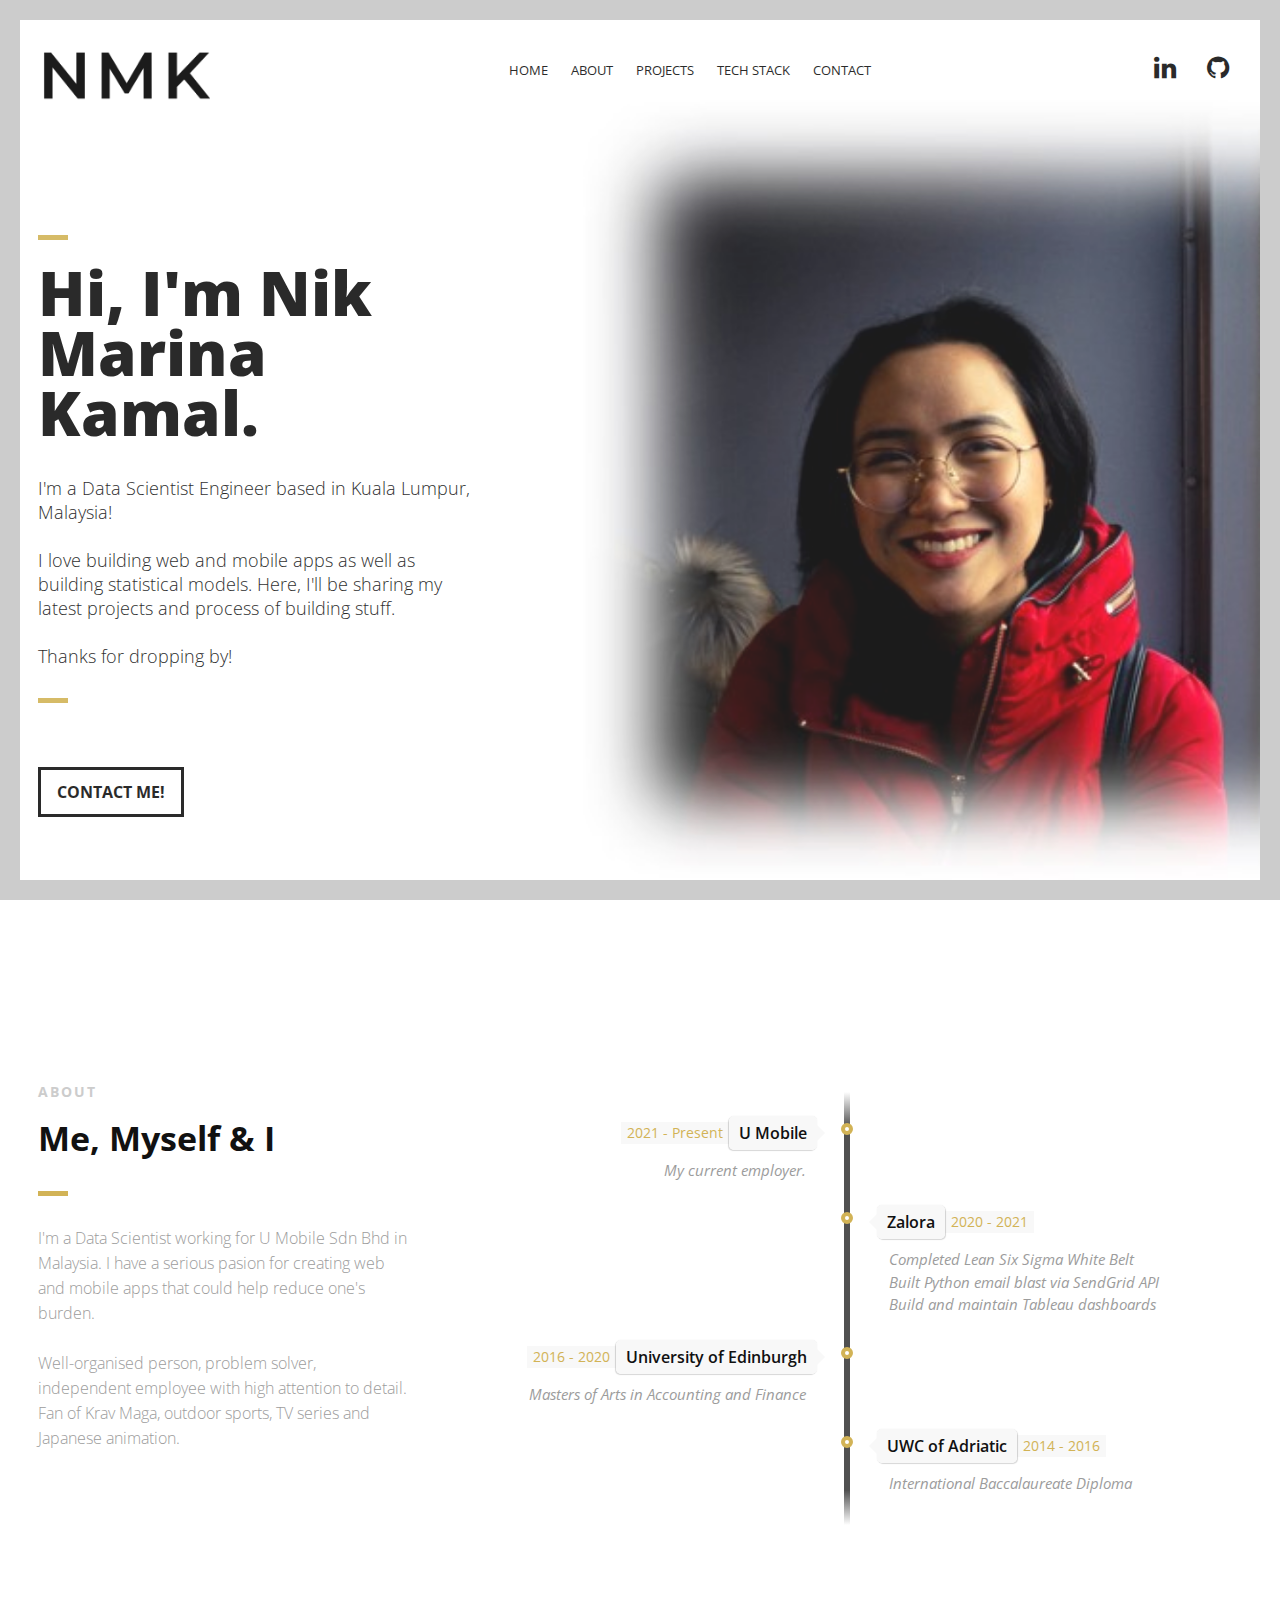
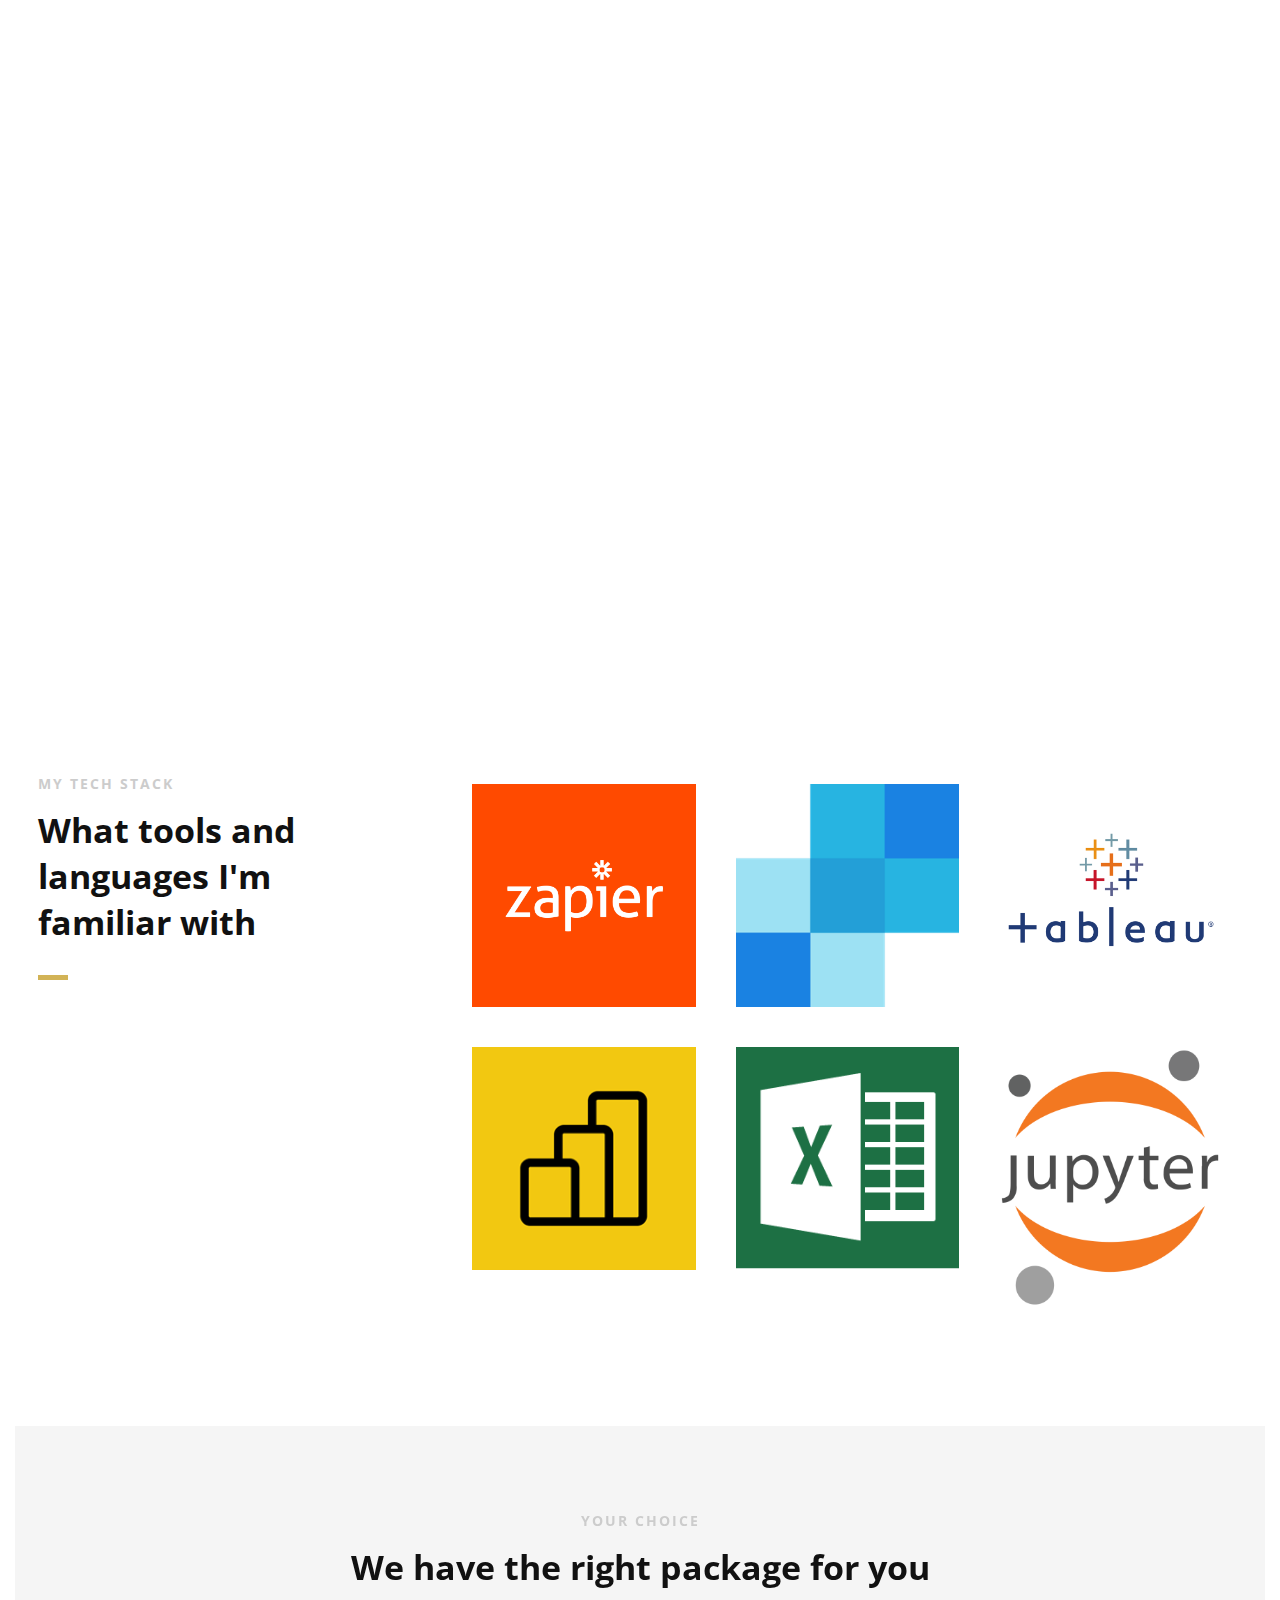
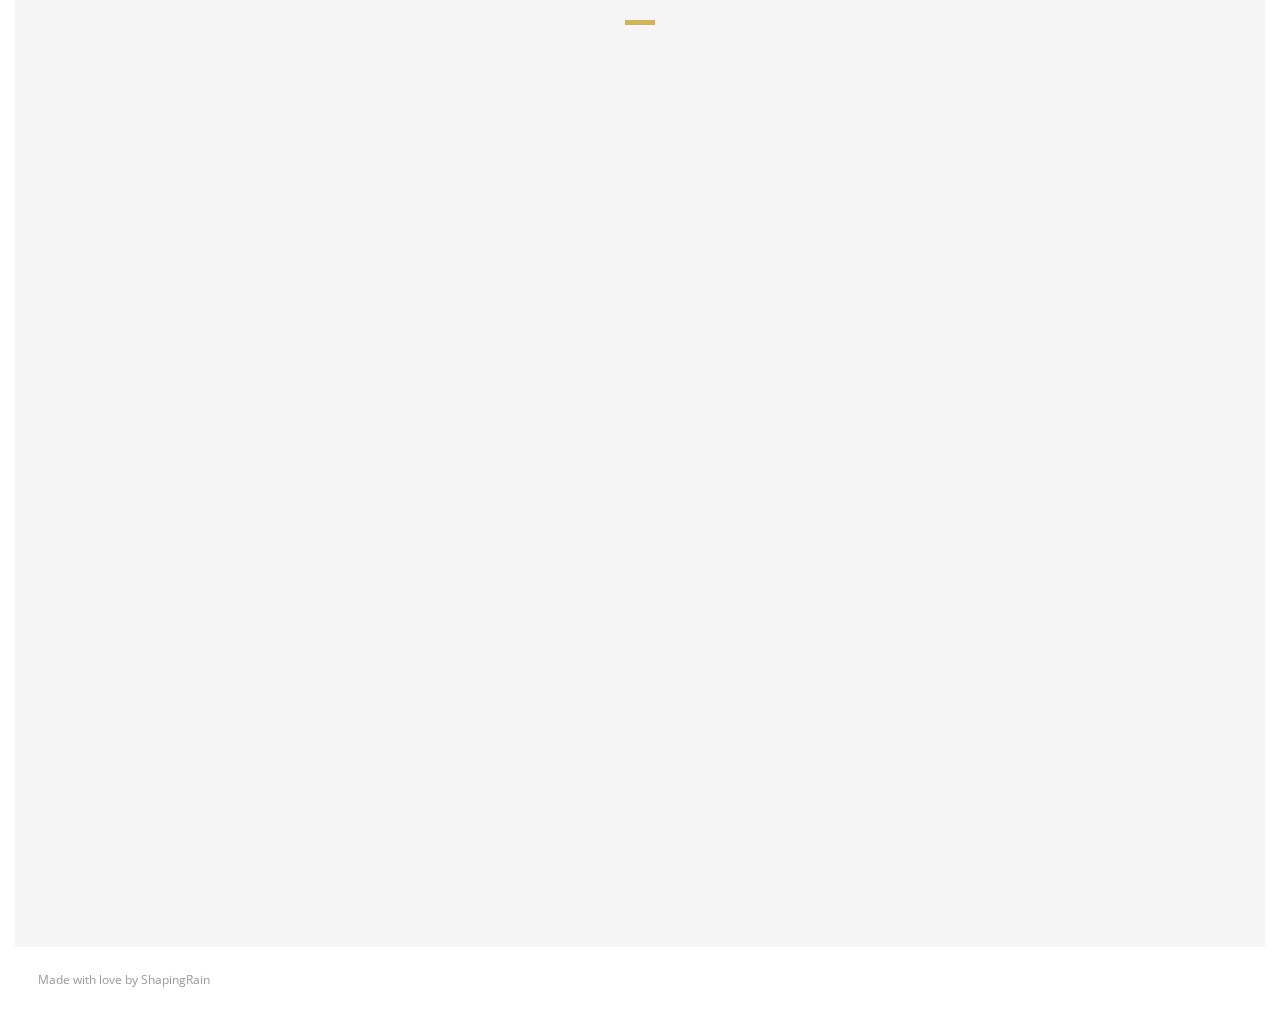
==== commit 891aa27a: "cont" ====
--- a/new_version/index.html
+++ b/new_version/index.html
@@ -127,19 +127,13 @@
                                     <a href="#about">About</a>
                                 </li>
                                 <li>
-                                    <a href="#gallery">Gallery</a>
-                                </li>
-                                <li>
-                                    <a href="#services">Services</a>
-                                </li>
-                                <li>
-                                    <a href="#testimonials">Testimonials</a>
-                                </li>
-                                <li>
-                                    <a href="#clients">Clients</a>
-                                </li>
-                                <li>
-                                    <a href="#pricing">Pricing</a>
+                                    <a href="#projects">Projects</a>
+                                </li>
+                                <li>
+                                    <a href="#techstack">Tech Stack</a>
+                                </li>
+                                <li>
+                                    <a href="#contact">Contact</a>
                                 </li>
                             </ul>
                         </nav>
@@ -168,7 +162,7 @@
                     </div>
 
                     <!--Call to Action-->
-                    <a href="#" class="button">CONTACT ME!</a>
+                    <a href="#contact" class="button">CONTACT ME!</a>
                     <!--End Call to Action-->
 
                 </div>
@@ -201,70 +195,53 @@
                     </div>
 
                     <div class="col-2-3">
-
-                        <!--Icon Block-->
-                        <div class="col-2 icon-block icon-top wow fadeInUp" data-wow-delay="0.1s">
-                            <!--Icon-->
-                            <div class="icon">
-                                <i class="fa fa-html5 fa-2x"></i>
-                            </div>
-                            <!--Icon Block Description-->
-                            <div class="icon-block-description">
-                                <h4>HTML5 &amp; CSS3</h4>
-                                <p>Has ne tritani atomorum conclusionemque, in dolorum volumus cotidieque eum. At vis
-                                    choro
-                                    neglegentur iudico</p>
-                            </div>
-                        </div>
-                        <!--End of Icon Block-->
-
-                        <!--Icon Block-->
-                        <div class="col-2 icon-block icon-top wow fadeInUp" data-wow-delay="0.3s">
-                            <!--Icon-->
-                            <div class="icon">
-                                <i class="fa fa-bolt fa-2x"></i>
-                            </div>
-                            <!--Icon Block Description-->
-                            <div class="icon-block-description">
-                                <h4>Easy to Use</h4>
-                                <p>Cu vero ipsum vim, doctus facilisi sea in. Eam ex falli honestatis repudiandae, sit
-                                    detracto mediocrem disputationi</p>
-                            </div>
-                        </div>
-                        <!--End of Icon Block-->
-
-                        <!--Icon Block-->
-                        <div class="col-2 icon-block icon-top wow fadeInUp" data-wow-delay="0.5s">
-                            <!--Icon-->
-                            <div class="icon">
-                                <i class="fa fa-tablet fa-2x"></i>
-                            </div>
-                            <!--Icon Block Description-->
-                            <div class="icon-block-description">
-                                <h4>Fully Responsive</h4>
-                                <p>Id porro tritani recusabo usu, eum intellegam consequuntur et. Fugit debet ea sit, an
-                                    pro
-                                    nemore vivendum</p>
-                            </div>
-                        </div>
-                        <!--End of Icon Block-->
-
-                        <!--Icon Block-->
-                        <div class="col-2 icon-block icon-top wow fadeInUp" data-wow-delay="0.5s">
-                            <!--Icon-->
-                            <div class="icon">
-                                <i class="fa fa-rocket fa-2x"></i>
-                            </div>
-                            <!--Icon Block Description-->
-                            <div class="icon-block-description">
-                                <h4>Parallax Effect</h4>
-                                <p>Id porro tritani recusabo usu, eum intellegam consequuntur et. Fugit debet ea sit, an
-                                    pro
-                                    nemore vivendum</p>
-                            </div>
-                        </div>
-                        <!--End of Icon Block-->
-
+                        <!--Timeline-->
+                        <ul class="timeline">
+                            <!-- Item 1 -->
+                            <li>
+                                <div class="direction-l">
+                                    <div class="flag-wrapper">
+                                        <span class="flag">U Mobile</span>
+                                        <span class="time-wrapper"><span class="time">2021 - Present</span></span>
+                                    </div>
+                                    <div class="desc">My current employer.</div>
+                                </div>
+                            </li>
+                            <!-- Item 2 -->
+                            <li>
+                                <div class="direction-r">
+                                    <div class="flag-wrapper">
+                                        <span class="flag">Zalora</span>
+                                        <span class="time-wrapper"><span class="time">2020 - 2021</span></span>
+                                    </div>
+                                    <div class="desc">Completed Lean Six Sigma White Belt <br>Built Python email blast
+                                        via SendGrid API <br>Build and maintain Tableau dashboards
+                                    </div>
+                                </div>
+                            </li>
+
+                            <!-- Item 3 -->
+                            <li>
+                                <div class="direction-l">
+                                    <div class="flag-wrapper">
+                                        <span class="flag">University of Edinburgh</span>
+                                        <span class="time-wrapper"><span class="time">2016 - 2020</span></span>
+                                    </div>
+                                    <div class="desc">Masters of Arts in Accounting and Finance</div>
+                                </div>
+                            </li>
+
+                            <!-- Item 4 -->
+                            <li>
+                                <div class="direction-r">
+                                    <div class="flag-wrapper">
+                                        <span class="flag">UWC of Adriatic</span>
+                                        <span class="time-wrapper"><span class="time">2014 - 2016</span></span>
+                                    </div>
+                                    <div class="desc">International Baccalaureate Diploma</div>
+                                </div>
+                            </li>
+                        </ul>
                     </div>
 
                 </div>
@@ -274,8 +251,8 @@
             <!--End of Introduction-->
 
 
-            <!--Gallery-->
-            <aside id="gallery" class="row text-center scrollto clearfix" data-featherlight-gallery
+            <!--Projects-->
+            <aside id="projects" class="row text-center scrollto clearfix" data-featherlight-gallery
                 data-featherlight-filter="a">
 
                 <a href="images/gallery-images/gallery-image-1.jpg" data-featherlight="image" class="col-3 wow fadeIn"
@@ -295,164 +272,93 @@
             <!--End of Gallery-->
 
 
-            <!--Content Section-->
-            <div id="services" class="scrollto clearfix">
-
-                <div class="row no-padding-bottom clearfix">
-
-
-                    <!--Content Left Side-->
+            <!--Tech Stack-->
+            <section id="techstack" class="scrollto clearfix">
+                <div class="row clearfix">
+
                     <div class="col-3">
-                        <!--User Testimonial-->
-                        <blockquote class="testimonial text-right bigtest">
-                            <q>Lorem ipsum dolor sit amet, consectetur adipiscing elit, sed do eiusmod tempor incididunt
-                                ut
-                                labore
-                                et dolore magna aliqua</q>
-                            <footer>— John Doe, Happy Customer</footer>
-                        </blockquote>
-                        <!-- End of Testimonial-->
-
-                    </div>
-                    <!--End Content Left Side-->
-
-                    <!--Content of the Right Side-->
-                    <div class="col-3">
+
                         <div class="section-heading">
-                            <h3>BELIEVING</h3>
-                            <h2 class="section-title">Focusing On What Matters Most</h2>
-                            <p class="section-subtitle">Lorem ipsum dolor sit amet, consectetur adipiscing elit, sed do
-                                eiusmod tempor incididunt ut labore et dolore magna aliqua. Ut enim ad minim veniam!</p>
+                            <h3>MY TECH STACK</h3>
+                            <h2 class="section-title">What tools and languages I'm familiar with</h2>
+                            <ul style="list-style-type:none;">
+                                <!--Icon Block-->
+                                <li>
+                                    <div class="col-2 icon-block icon-top wow fadeInUp" data-wow-delay="0.1s">
+                                        <!--Icon-->
+                                        <div class="icon">
+                                            <i class="fa fa-html5 fa-2x"></i>
+                                        </div>
+                                        <!--Icon Block Description-->
+                                        <div class="icon-block-description">
+                                            <h4>HTML5 &amp; CSS3</h4>
+                                </li>
+                                <!--Icon Block-->
+                                <li>
+                                    <div class="col-2 icon-block icon-top wow fadeInUp" data-wow-delay="0.1s">
+                                        <!--Icon-->
+                                        <div class="icon">
+                                            <i class="fa fa-code fa-2x"></i>
+                                        </div>
+                                        <!--Icon Block Description-->
+                                        <div class="icon-block-description">
+                                            <h4>Python</h4>
+                                            <!--<p>Libraries: Pandas, Numpy, Tensorflow, SciKit-Learn, BeautifulSoup
+                                                Matplotlib, Keras</p>-->
+                                </li>
+                                <!--Icon Block-->
+                                <li>
+                                    <div class="col-2 icon-block icon-top wow fadeInUp" data-wow-delay="0.1s">
+                                        <!--Icon-->
+                                        <div class="icon">
+                                            <i class="fa fa-terminal fa-2x"></i>
+                                        </div>
+                                        <!--Icon Block Description-->
+                                        <div class="icon-block-description">
+                                            <h4>UNIX</h4>
+                                </li>
+                                <!--Icon Block-->
+                                <li>
+                                    <div class="col-2 icon-block icon-top wow fadeInUp" data-wow-delay="0.1s">
+                                        <!--Icon-->
+                                        <div class="icon">
+                                            <i class="fa fa-database fa-2x"></i>
+                                        </div>
+                                        <!--Icon Block Description-->
+                                        <div class="icon-block-description">
+                                            <h4>SQL</h4>
+                                            <p>PL/SQL & SQL Server </p>
+                                </li>
+                            </ul>
                         </div>
-                        <p>Sed ut perspiciatis unde omnis iste natus error sit voluptatem accusantium doloremque
-                            laudantium,
-                            totam rem aperiam, eaque ipsa quae ab illo inventore veritatis et quasi architecto beatae
-                            vitae
-                            dicta sunt explicabo.
-                        </p>
-                        <p>
-                            Nemo enim ipsam voluptatem quia voluptas sit aspernatur aut odit aut fugit, sed quia
-                            consequuntur magni dolores eos qui ratione voluptatem sequi nesciunt.
-                            Neque porro quisquam est, qui dolorem ipsum quia dolor sit amet!
-                        </p>
-                        <!-- Just replace the Video ID "UYJ5IjBRlW8" with the ID of your video on YouTube (Found within the URL) -->
-                        <a href="#" data-videoid="UYJ5IjBRlW8" data-videosite="youtube"
-                            class="button video link-lightbox">
-                            WATCH VIDEO <i class="fa fa-play" aria-hidden="true"></i>
-                        </a>
-                    </div>
-                    <!--End Content Right Side-->
-
-                    <div class="col-3">
-                        <img src="images/dancer.jpg" alt="Dancer" />
-                    </div>
-
-                </div>
-
-
-            </div>
-            <!--End of Content Section-->
-
-            <!--Testimonials-->
-            <aside id="testimonials" class="scrollto text-center" data-enllax-ratio=".2">
-
-                <div class="row clearfix">
-
-                    <div class="section-heading">
-                        <h3>FEEDBACK</h3>
-                        <h2 class="section-title">What our customers are saying</h2>
-                    </div>
-
-                    <!--User Testimonial-->
-                    <blockquote class="col-3 testimonial classic">
-                        <img src="images/user-images/user-1.jpg" alt="User" />
-                        <q>Lorem ipsum dolor sit amet, consectetur adipiscing elit, sed do eiusmod tempor incididunt ut
-                            labore
-                            et dolore magna aliqua</q>
-                        <footer>John Doe - Happy Customer</footer>
-                    </blockquote>
-                    <!-- End of Testimonial-->
-
-                    <!--User Testimonial-->
-                    <blockquote class="col-3 testimonial classic">
-                        <img src="images/user-images/user-2.jpg" alt="User" />
-                        <q>Lorem ipsum dolor sit amet, consectetur adipiscing elit, sed do eiusmod tempor incididunt ut
-                            labore
-                            et dolore magna aliqua</q>
-                        <footer>Roslyn Doe - Happy Customer</footer>
-                    </blockquote>
-                    <!-- End of Testimonial-->
-
-                    <!--User Testimonial-->
-                    <blockquote class="col-3 testimonial classic">
-                        <img src="images/user-images/user-3.jpg" alt="User" />
-                        <q>Lorem ipsum dolor sit amet, consectetur adipiscing elit, sed do eiusmod tempor incididunt ut
-                            labore
-                            et dolore magna aliqua</q>
-                        <footer>Thomas Doe - Happy Customer</footer>
-                    </blockquote>
-                    <!-- End of Testimonial-->
-
-                </div>
-
-            </aside>
-            <!--End of Testimonials-->
-
-            <!--Clients-->
-            <section id="clients" class="scrollto clearfix">
-                <div class="row clearfix">
-
-                    <div class="col-3">
-
-                        <div class="section-heading">
-                            <h3>TRUST</h3>
-                            <h2 class="section-title">Companies who use our services</h2>
-                            <p class="section-subtitle">Lorem ipsum dolor sit amet, consectetur adipiscing elit, sed do
-                                eiusmod
-                                tempor incididunt ut labore et dolore magna aliqua. Ut enim ad minim veniam!</p>
-                        </div>
-
-                    </div>
-
+                    </div>
                     <div class="col-2-3">
 
                         <a href="#" class="col-3">
-                            <img src="images/company-images/company-logo1.png" alt="Company" />
-                            <div class="client-overlay"><span>Tree</span></div>
+                            <img src="images/company-images/zapier.png" alt="Company" />
+                            <div class="client-overlay"><span>Zapier</span></div>
                         </a>
                         <a href="#" class="col-3">
-                            <img src="images/company-images/company-logo2.png" alt="Company" />
-                            <div class="client-overlay"><span>Fingerprint</span></div>
+                            <img src="images/company-images/sendgrid.png" alt="Company" />
+                            <div class="client-overlay"><span>Sendgrid</span></div>
                         </a>
                         <a href="#" class="col-3">
-                            <img src="images/company-images/company-logo3.png" alt="Company" />
-                            <div class="client-overlay"><span>The Man</span></div>
+                            <img src="images/company-images/tableau.png" alt="Company" />
+                            <div class="client-overlay"><span>Tableau</span></div>
                         </a>
                         <a href="#" class="col-3">
-                            <img src="images/company-images/company-logo4.png" alt="Company" />
-                            <div class="client-overlay"><span>Mustache</span></div>
+                            <img src="images/company-images/powerbi.png" alt="Company" />
+                            <div class="client-overlay"><span>Power BI</span></div>
                         </a>
                         <a href="#" class="col-3">
-                            <img src="images/company-images/company-logo5.png" alt="Company" />
-                            <div class="client-overlay"><span>Goat</span></div>
+                            <img src="images/company-images/excel.png" alt="Company" />
+                            <div class="client-overlay"><span>Excel</span></div>
                         </a>
                         <a href="#" class="col-3">
-                            <img src="images/company-images/company-logo6.png" alt="Company" />
-                            <div class="client-overlay"><span>Justice</span></div>
-                        </a>
-                        <a href="#" class="col-3">
-                            <img src="images/company-images/company-logo7.png" alt="Company" />
-                            <div class="client-overlay"><span>Ball</span></div>
-                        </a>
-                        <a href="#" class="col-3">
-                            <img src="images/company-images/company-logo8.png" alt="Company" />
-                            <div class="client-overlay"><span>Cold</span></div>
-                        </a>
-
-                        <a href="#" class="col-3">
-                            <img src="images/company-images/company-logo9.png" alt="Company" />
-                            <div class="client-overlay"><span>Cold</span></div>
-                        </a>
+                            <img src="images/company-images/jupyter.png" alt="Company" />
+                            <div class="client-overlay"><span>Jupyter</span></div>
+                        </a>
+
 
                     </div>
 
@@ -460,8 +366,8 @@
             </section>
             <!--End of Clients-->
 
-            <!--Pricing Tables-->
-            <section id="pricing" class="secondary-color text-center scrollto clearfix ">
+            <!--Contact Tables-->
+            <section id="contact" class="secondary-color text-center scrollto clearfix ">
                 <div class="row clearfix">
 
                     <div class="section-heading">
@@ -469,7 +375,7 @@
                         <h2 class="section-title">We have the right package for you</h2>
                     </div>
 
-                    <!--Pricing Block-->
+                    <!--Contact Block-->
                     <div class="pricing-block col-3 wow fadeInUp" data-wow-delay="0.4s">
                         <div class="pricing-block-content">
                             <h3>Personal</h3>
--- a/new_version/css/style.css
+++ b/new_version/css/style.css
@@ -16,6 +16,7 @@
 - 5.1 Icons
 - 5.2 Parallax Elements
 - 5.3 Divider
+- 5.4 Timeline
 6. Landing Page Sections
 - 6.1 Features
 - 6.2 Testimonials
@@ -34,6 +35,9 @@
     -webkit-box-sizing: border-box;
     -moz-box-sizing: border-box;
     box-sizing: border-box;
+}
+*:after{
+    margin-top: 5px;
 }
 
 body, div, dl, dt, dd, ul, ol, li, h1, h2, h3, h4, h5, h6, pre, form, blockquote, th, td {
@@ -902,6 +906,295 @@
     padding: 0 5px 0 5px;
     color: #e1e1e1;
 }
+/* --------- 5.4 Timeline ---------- */
+.timeline {
+    position: relative;
+    width: 660px;
+    margin: 0 auto;
+    margin-top: 20px;
+    padding: 1em 0;
+    list-style-type: none;
+  }
+  
+  .timeline:before {
+    position: absolute;
+    left: 50%;
+    top: 0;
+    content: ' ';
+    display: block;
+    width: 6px;
+    height: 100%;
+    margin-left: -3px;
+    background: rgb(80,80,80);
+    background: -moz-linear-gradient(top, rgba(80,80,80,0) 0%, rgb(80,80,80) 8%, rgb(80,80,80) 92%, rgba(80,80,80,0) 100%);
+    background: -webkit-gradient(linear, left top, left bottom, color-stop(0%,rgba(30,87,153,1)), color-stop(100%,rgba(125,185,232,1)));
+    background: -webkit-linear-gradient(top, rgba(80,80,80,0) 0%, rgb(80,80,80) 8%, rgb(80,80,80) 92%, rgba(80,80,80,0) 100%);
+    background: -o-linear-gradient(top, rgba(80,80,80,0) 0%, rgb(80,80,80) 8%, rgb(80,80,80) 92%, rgba(80,80,80,0) 100%);
+    background: -ms-linear-gradient(top, rgba(80,80,80,0) 0%, rgb(80,80,80) 8%, rgb(80,80,80) 92%, rgba(80,80,80,0) 100%);
+    background: linear-gradient(to bottom, rgba(80,80,80,0) 0%, rgb(80,80,80) 8%, rgb(80,80,80) 92%, rgba(80,80,80,0) 100%);
+    
+    z-index: 5;
+  }
+  
+  .timeline li {
+    padding: 1em 0;
+  }
+  
+  .timeline li:after {
+    content: "";
+    display: block;
+    height: 0;
+    clear: both;
+    visibility: hidden;
+  }
+  
+  .direction-l {
+    position: relative;
+    width: 300px;
+    float: left;
+    text-align: right;
+  }
+  
+  .direction-r {
+    position: relative;
+    width: 300px;
+    float: right;
+  }
+  
+  .flag-wrapper {
+    position: relative;
+    display: inline-block;
+    
+    text-align: center;
+  }
+  
+  .flag {
+    position: relative;
+    display: inline;
+    background: rgb(248,248,248);
+    padding: 6px 10px;
+    border-radius: 5px;
+    font-size: 16px;
+    font-weight: 600;
+    text-align: left;
+  }
+  
+  .direction-l .flag {
+    -webkit-box-shadow: -1px 1px 1px rgba(0,0,0,0.15), 0 0 1px rgba(0,0,0,0.15);
+    -moz-box-shadow: -1px 1px 1px rgba(0,0,0,0.15), 0 0 1px rgba(0,0,0,0.15);
+    box-shadow: -1px 1px 1px rgba(0,0,0,0.15), 0 0 1px rgba(0,0,0,0.15);
+  }
+  
+  .direction-r .flag {
+    -webkit-box-shadow: 1px 1px 1px rgba(0,0,0,0.15), 0 0 1px rgba(0,0,0,0.15);
+    -moz-box-shadow: 1px 1px 1px rgba(0,0,0,0.15), 0 0 1px rgba(0,0,0,0.15);
+    box-shadow: 1px 1px 1px rgba(0,0,0,0.15), 0 0 1px rgba(0,0,0,0.15);
+  }
+  
+  .direction-l .flag:before,
+  .direction-r .flag:before {
+    position: absolute;
+    top: 50%;
+    right: -36px;
+    content: ' ';
+    display: block;
+    width: 12px;
+    height: 12px;
+    margin-top: -10px;
+    background: #fff;
+    border-radius: 10px;
+    border: 4px solid #D2B356;
+    z-index: 10;
+  }
+  
+  .direction-r .flag:before {
+    left: -36px;
+  }
+  
+  .direction-l .flag:after {
+    content: "";
+    position: absolute;
+    left: 100%;
+    top: 50%;
+    height: 0;
+    width: 0;
+    margin-top: -8px;
+    border: solid transparent;
+    border-left-color: rgb(248,248,248);
+    border-width: 8px;
+    pointer-events: none;
+  }
+  
+  .direction-r .flag:after {
+    content: "";
+    position: absolute;
+    right: 100%;
+    top: 50%;
+    height: 0;
+    width: 0;
+    margin-top: -8px;
+    border: solid transparent;
+    border-right-color: rgb(248,248,248);
+    border-width: 8px;
+    pointer-events: none;
+  }
+  
+  .time-wrapper {
+    display: inline;
+    
+    line-height: 1em;
+    font-size: 14px;
+    color: #D2B356;
+    vertical-align: middle;
+  }
+  
+  .direction-l .time-wrapper {
+    float: left;
+  }
+  
+  .direction-r .time-wrapper {
+    float: right;
+  }
+  
+  .time {
+    display: inline-block;
+    padding: 4px 6px;
+    background: rgb(248,248,248);
+  }
+  
+  .desc {
+    margin: 1em 0.75em 0 0;
+    color: #9C9C9C;
+    font-size: 15px;
+    font-style: italic;
+    line-height: 1.5em;
+  }
+  
+  .direction-r .desc {
+    margin: 1em 0 0 0.75em;
+  }
+  
+  /* ================ Timeline Media Queries ================ */
+  
+  @media screen and (max-width: 660px) {
+  
+  .timeline {
+       width: 100%;
+      padding: 4em 0 1em 0;
+  }
+  
+  .timeline li {
+      padding: 2em 0;
+  }
+  
+  .direction-l,
+  .direction-r {
+      float: none;
+      width: 100%;
+  
+      text-align: center;
+  }
+  
+  .flag-wrapper {
+      text-align: center;
+  }
+  
+  .flag {
+      background: rgb(255,255,255);
+      z-index: 15;
+  }
+  
+  .direction-l .flag:before{
+    position: absolute;
+    top: -30px;
+      left: 55%;
+      content: ' ';
+      display: block;
+      width: 12px;
+      height: 12px;
+      margin-left: -9px;
+      background: #fff;
+      border-radius: 10px;
+      border: 4px solid #D2B356;
+      z-index: 10;
+  }
+
+  .direction-r .flag:before{
+    position: absolute;
+    top: -30px;
+      left: 50%;
+      content: ' ';
+      display: block;
+      width: 12px;
+      height: 12px;
+      margin-left: -9px;
+      background: #fff;
+      border-radius: 10px;
+      border: 4px solid #D2B356;
+      z-index: 10;
+  }
+  
+  .direction-l .flag:after,
+  .direction-r .flag:after {
+      content: "";
+      position: absolute;
+      left: 50%;
+      top: -8px;
+      height: 0;
+      width: 0;
+      margin-left: -8px;
+      border: solid transparent;
+      border-bottom-color: rgb(255,255,255);
+      border-width: 8px;
+      pointer-events: none;
+  }
+  
+  .time-wrapper {
+      display: block;
+      position: relative;
+      margin: 4px 0 0 0;
+      z-index: 14;
+  }
+  
+  .direction-l .time-wrapper {
+      float: none;
+  }
+  
+  .direction-r .time-wrapper {
+      float: none;
+  }
+  
+  .desc {
+      position: relative;
+      margin: 1em 0 0 0;
+      padding: 1em;
+      background: rgb(245,245,245);
+      -webkit-box-shadow: 0 0 1px rgba(0,0,0,0.20);
+      -moz-box-shadow: 0 0 1px rgba(0,0,0,0.20);
+      box-shadow: 0 0 1px rgba(0,0,0,0.20);
+      
+    z-index: 15;
+  }
+  
+  .direction-l .desc,
+  .direction-r .desc {
+      position: relative;
+      margin: 1em 1em 0 1em;
+      padding: 1em;
+      
+    z-index: 15;
+  }
+  
+  }
+  
+  @media screen and (min-width: 400px ?? max-width: 660px) {
+  
+  .direction-l .desc,
+  .direction-r .desc {
+      margin: 1em 4em 0 4em;
+  }
+  
+  }
 
 /*------------------------------------------------------------------------------------------*/
 /* 6. Landing Page Sections */
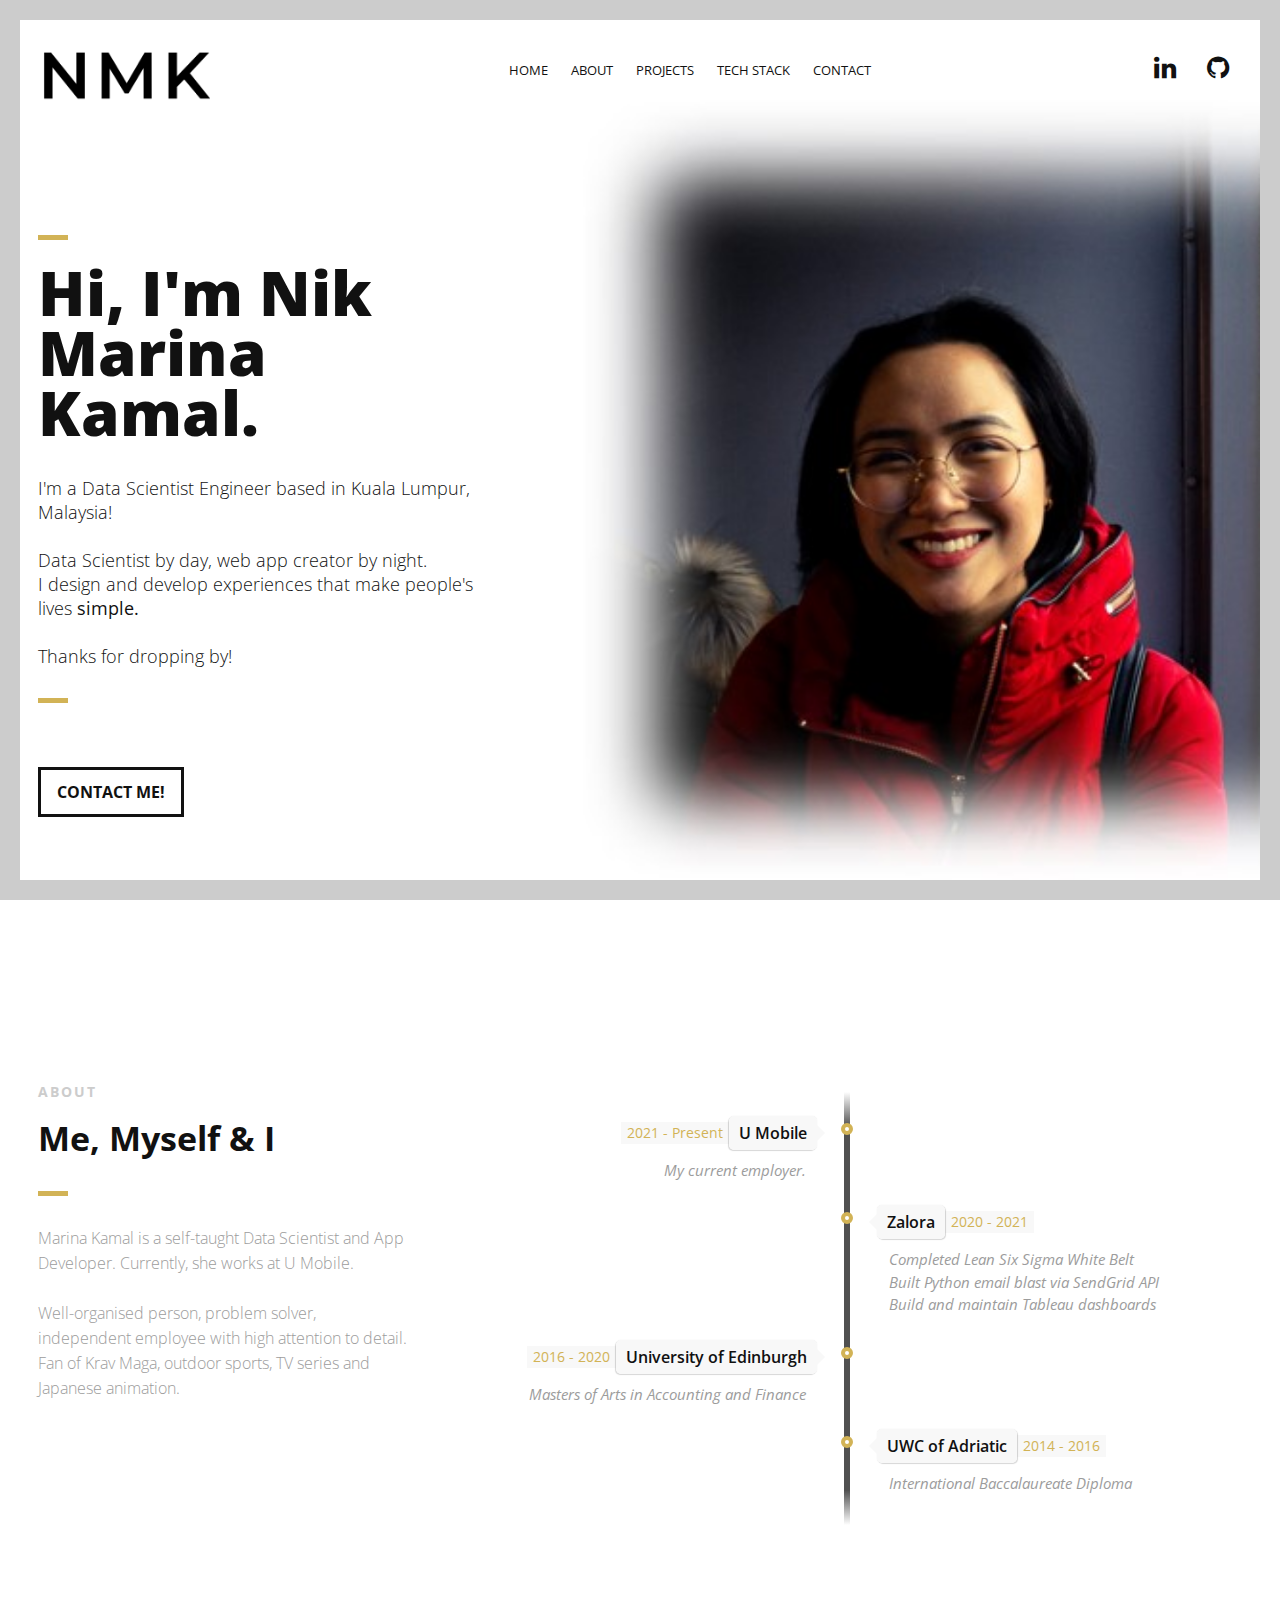
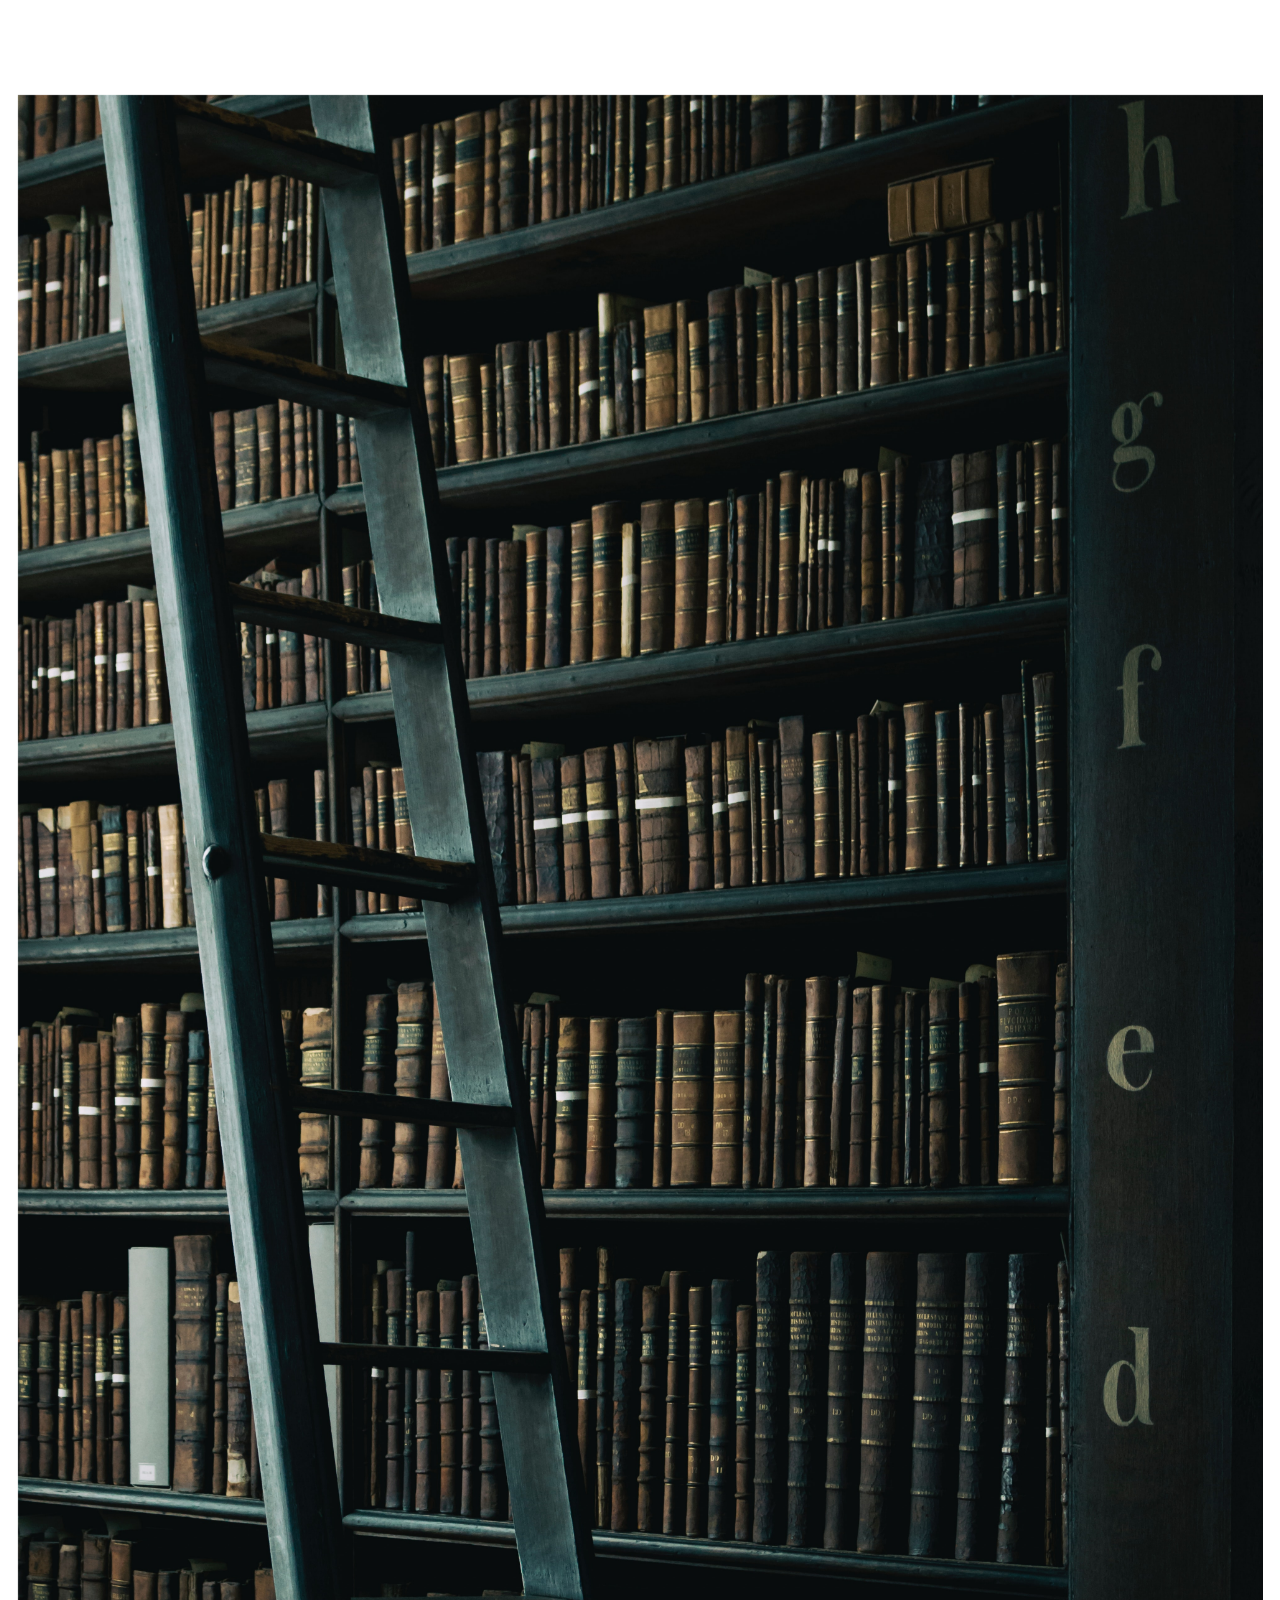
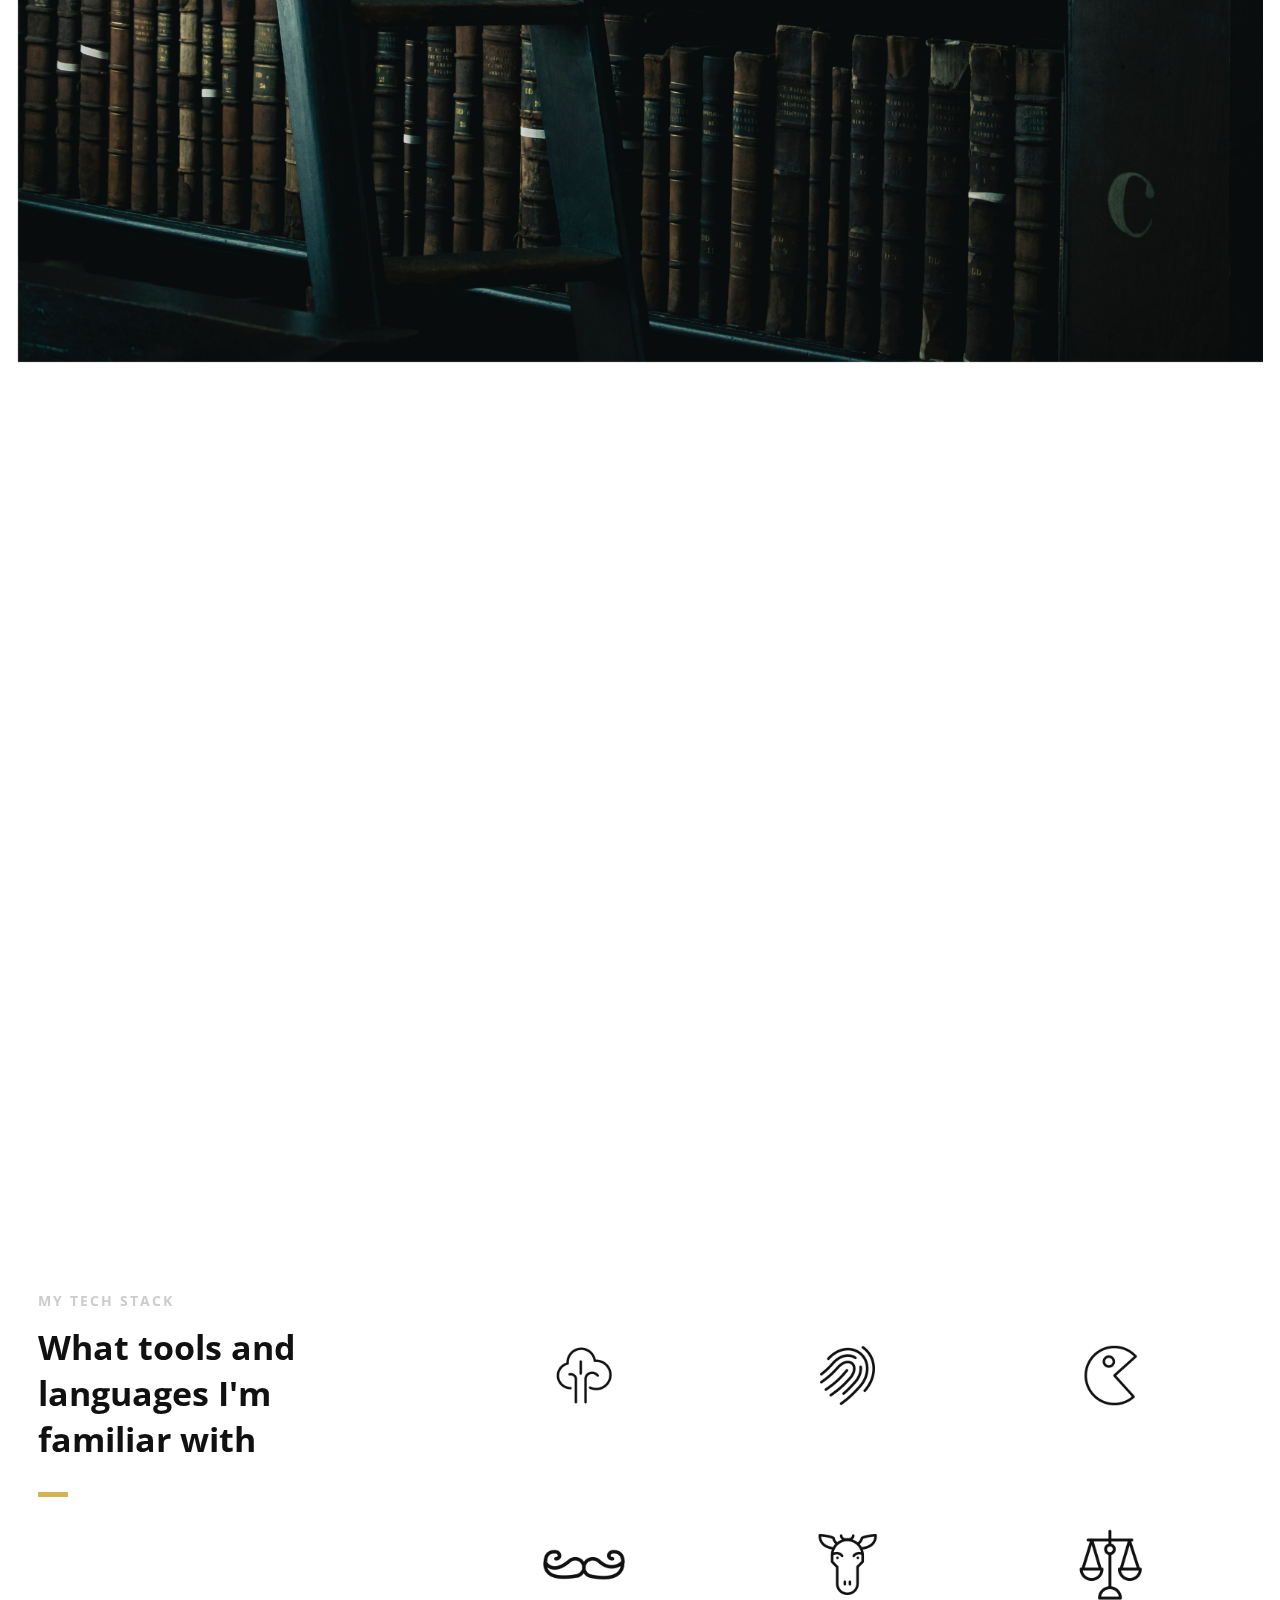
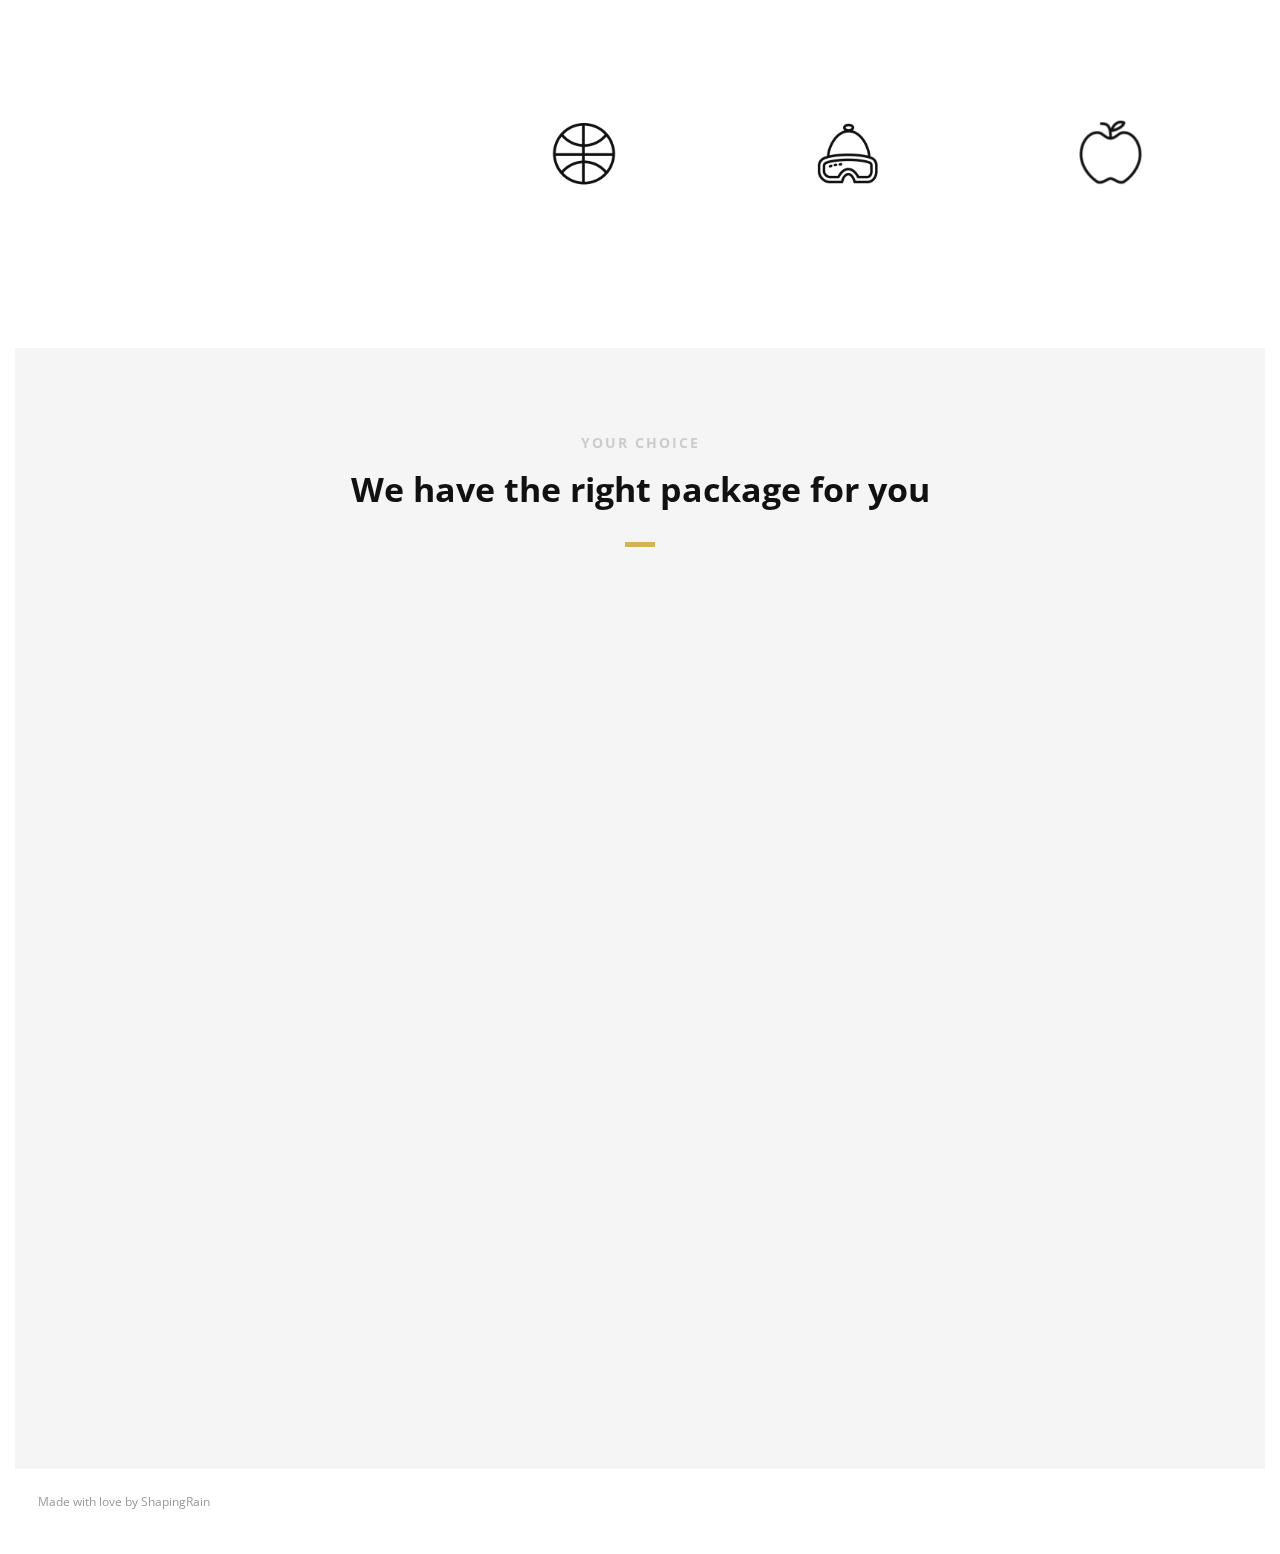
==== commit 91249a26: "fix bugs" ====
--- a/new_version/index.html
+++ b/new_version/index.html
@@ -155,8 +155,9 @@
                     <div class="section-heading">
                         <h1>Hi, I'm Nik Marina Kamal.</h1>
                         <h2>I'm a Data Scientist Engineer based in Kuala Lumpur, Malaysia!<br></br>
-                            I love building web and mobile apps as well as building statistical models.
-                            Here, I'll be sharing my latest projects and process of building stuff.
+                            Data Scientist by day, web app creator by night.<br> I design and develop experiences that
+                            make
+                            people's lives <b>simple.</b>
                             <br></br>Thanks for dropping by!
                         </h2>
                     </div>
@@ -183,11 +184,11 @@
                         <div class="section-heading">
                             <h3>ABOUT</h3>
                             <h2 class="section-title">Me, Myself & I</h2>
-                            <p class="section-subtitle">I'm a Data Scientist working for U Mobile Sdn Bhd in Malaysia.
-                                I have a serious pasion for creating web and mobile apps
-                                that could help reduce one's burden. <br></br>
+                            <p class="section-subtitle">
+                                Marina Kamal is a self-taught Data Scientist and App Developer.
+                                Currently, she works at U Mobile. <br></br>
                                 Well-organised person, problem solver, independent employee with high attention to
-                                detail.
+                                detail. <br>
                                 Fan of Krav Maga, outdoor sports, TV series and Japanese animation.
                             </p>
                         </div>
@@ -255,12 +256,16 @@
             <aside id="projects" class="row text-center scrollto clearfix" data-featherlight-gallery
                 data-featherlight-filter="a">
 
-                <a href="images/gallery-images/gallery-image-1.jpg" data-featherlight="image" class="col-3 wow fadeIn"
-                    data-wow-delay="0.1s"><img src="images/gallery-images/gallery-image-1.jpg" alt="Landing Page" /></a>
-                <a href="images/gallery-images/gallery-image-2.jpg" data-featherlight="image" class="col-3 wow fadeIn"
-                    data-wow-delay="0.3s"><img src="images/gallery-images/gallery-image-2.jpg" alt="Landing Page" /></a>
-                <a href="images/gallery-images/gallery-image-3.jpg" data-featherlight="image" class="col-3 wow fadeIn"
-                    data-wow-delay="0.5s"><img src="images/gallery-images/gallery-image-3.jpg" alt="Landing Page" /></a>
+                <a href="https://github.com/marinakamal/Page-Rank-Wikipedia" data-featherlight="image"><img
+                        src="images/gallery-images/page-rank.jpg" alt="Landing Page" />
+                    <div class="client-overlay"><span>Page</span></div>
+                </a>
+                <a href="https://github.com/marinakamal/Spidering-and-Modeling-Email-Data" data-featherlight="image"
+                    class="col-3 wow fadeIn" data-wow-delay="0.3s"><img src="images/gallery-images/spider.jpg"
+                        alt="Landing Page" /></a>
+                <a href="https://github.com/marinakamal/personal-website" data-featherlight="image"
+                    class="col-3 wow fadeIn" data-wow-delay="0.5s"><img src="images/gallery-images/personal2.jpg"
+                        alt="Landing Page" /></a>
                 <a href="images/gallery-images/gallery-image-4.jpg" data-featherlight="image" class="col-3 wow fadeIn"
                     data-wow-delay="1.1s"><img src="images/gallery-images/gallery-image-4.jpg" alt="Landing Page" /></a>
                 <a href="images/gallery-images/gallery-image-5.jpg" data-featherlight="image" class="col-3 wow fadeIn"
@@ -269,7 +274,7 @@
                     data-wow-delay="0.7s"><img src="images/gallery-images/gallery-image-6.jpg" alt="Landing Page" /></a>
 
             </aside>
-            <!--End of Gallery-->
+            <!--End of Projects-->
 
 
             <!--Tech Stack-->
@@ -332,33 +337,46 @@
                             </ul>
                         </div>
                     </div>
+
                     <div class="col-2-3">
 
                         <a href="#" class="col-3">
-                            <img src="images/company-images/zapier.png" alt="Company" />
-                            <div class="client-overlay"><span>Zapier</span></div>
-                        </a>
-                        <a href="#" class="col-3">
-                            <img src="images/company-images/sendgrid.png" alt="Company" />
-                            <div class="client-overlay"><span>Sendgrid</span></div>
-                        </a>
-                        <a href="#" class="col-3">
-                            <img src="images/company-images/tableau.png" alt="Company" />
-                            <div class="client-overlay"><span>Tableau</span></div>
-                        </a>
-                        <a href="#" class="col-3">
-                            <img src="images/company-images/powerbi.png" alt="Company" />
-                            <div class="client-overlay"><span>Power BI</span></div>
-                        </a>
-                        <a href="#" class="col-3">
-                            <img src="images/company-images/excel.png" alt="Company" />
-                            <div class="client-overlay"><span>Excel</span></div>
-                        </a>
-                        <a href="#" class="col-3">
-                            <img src="images/company-images/jupyter.png" alt="Company" />
-                            <div class="client-overlay"><span>Jupyter</span></div>
-                        </a>
-
+                            <img src="images/company-images/company-logo1.png" alt="Company" />
+                            <div class="client-overlay"><span>Tree</span></div>
+                        </a>
+                        <a href="#" class="col-3">
+                            <img src="images/company-images/company-logo2.png" alt="Company" />
+                            <div class="client-overlay"><span>Fingerprint</span></div>
+                        </a>
+                        <a href="#" class="col-3">
+                            <img src="images/company-images/company-logo3.png" alt="Company" />
+                            <div class="client-overlay"><span>The Man</span></div>
+                        </a>
+                        <a href="#" class="col-3">
+                            <img src="images/company-images/company-logo4.png" alt="Company" />
+                            <div class="client-overlay"><span>Mustache</span></div>
+                        </a>
+                        <a href="#" class="col-3">
+                            <img src="images/company-images/company-logo5.png" alt="Company" />
+                            <div class="client-overlay"><span>Goat</span></div>
+                        </a>
+                        <a href="#" class="col-3">
+                            <img src="images/company-images/company-logo6.png" alt="Company" />
+                            <div class="client-overlay"><span>Justice</span></div>
+                        </a>
+                        <a href="#" class="col-3">
+                            <img src="images/company-images/company-logo7.png" alt="Company" />
+                            <div class="client-overlay"><span>Ball</span></div>
+                        </a>
+                        <a href="#" class="col-3">
+                            <img src="images/company-images/company-logo8.png" alt="Company" />
+                            <div class="client-overlay"><span>Cold</span></div>
+                        </a>
+
+                        <a href="#" class="col-3">
+                            <img src="images/company-images/company-logo9.png" alt="Company" />
+                            <div class="client-overlay"><span>Cold</span></div>
+                        </a>
 
                     </div>
 
--- a/new_version/css/style.css
+++ b/new_version/css/style.css
@@ -1187,7 +1187,7 @@
   
   }
   
-  @media screen and (min-width: 400px ?? max-width: 660px) {
+  @media screen and (min-width: 400px) and (max-width: 660px) {
   
   .direction-l .desc,
   .direction-r .desc {
@@ -1704,6 +1704,7 @@
 
 #clients a:hover .client-overlay {
     opacity: 1;
+    visibility: visible;
 }
 
 .client-overlay span {
@@ -1713,6 +1714,7 @@
     width: 100%;
     text-align: center;
     display: inline-block;
+    visibility: hidden;
 }
 
 /* --------- 6.7 Pricing Table ---------- */
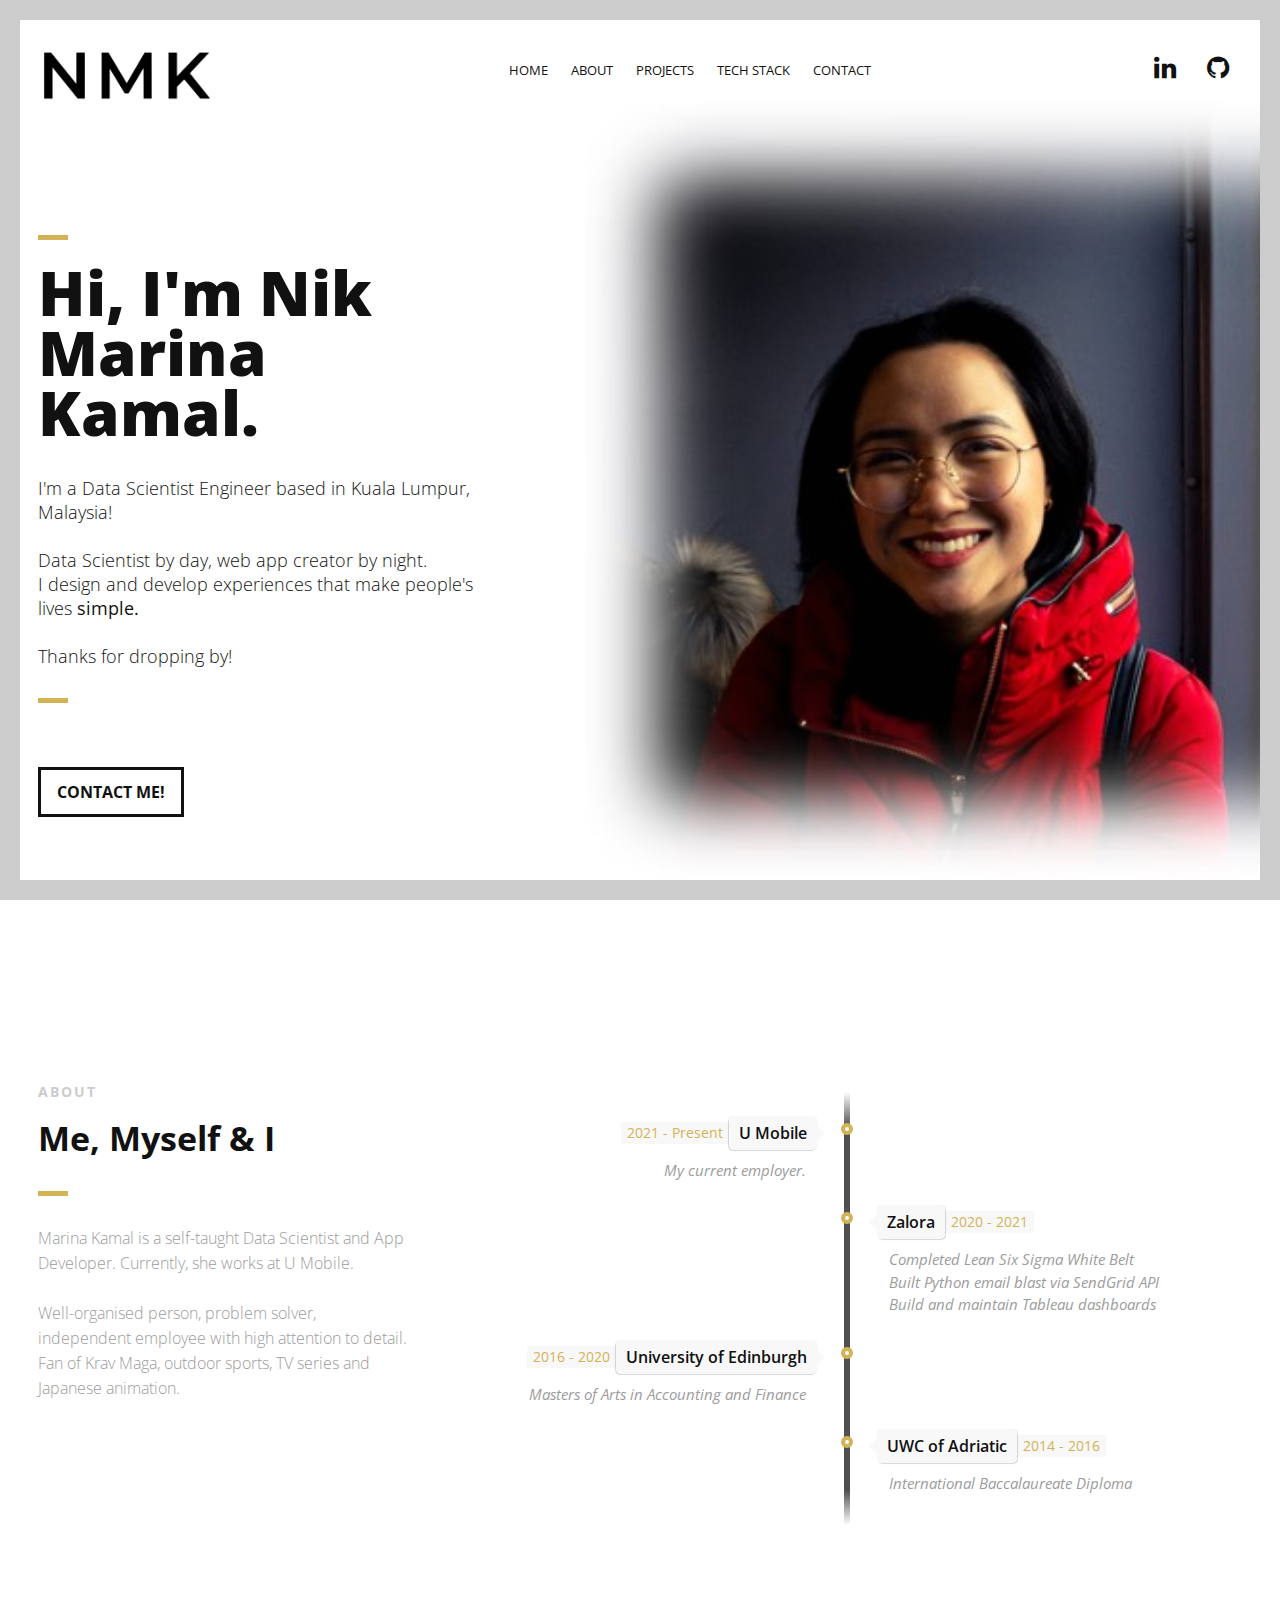
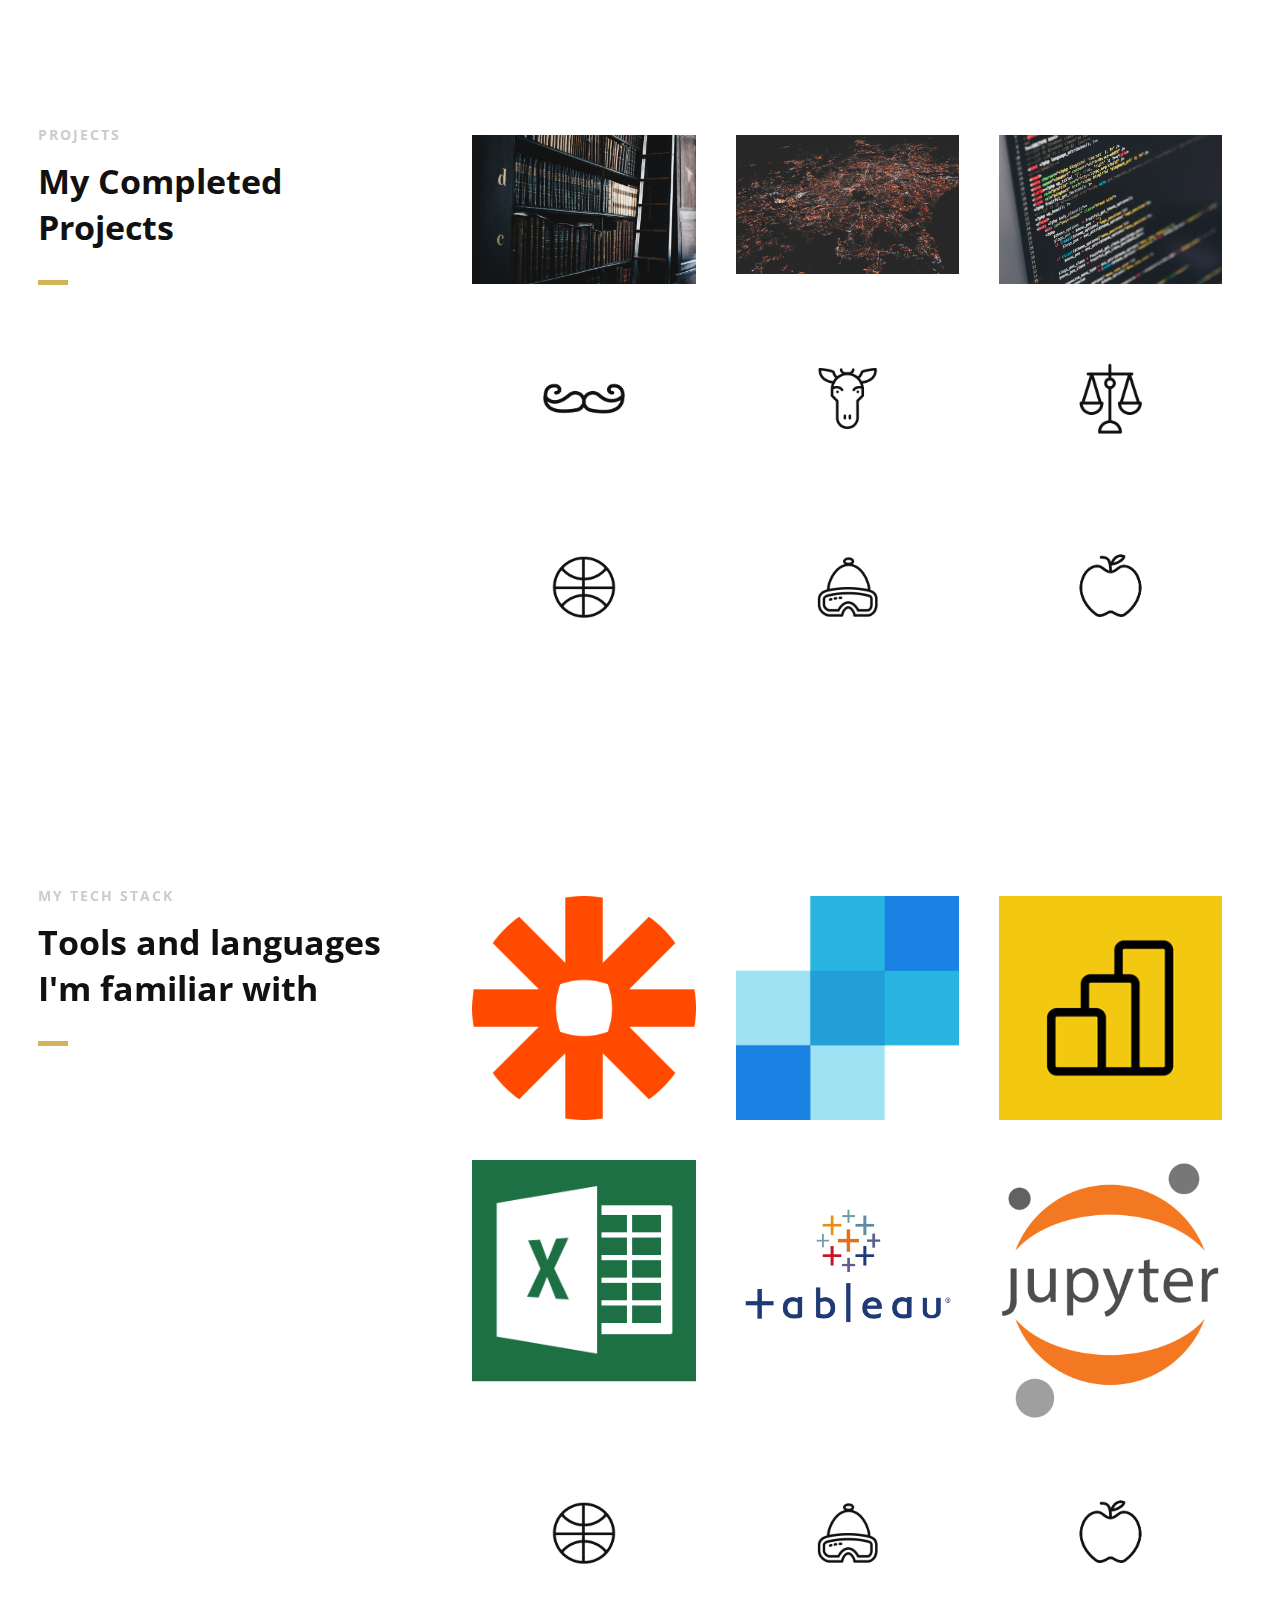
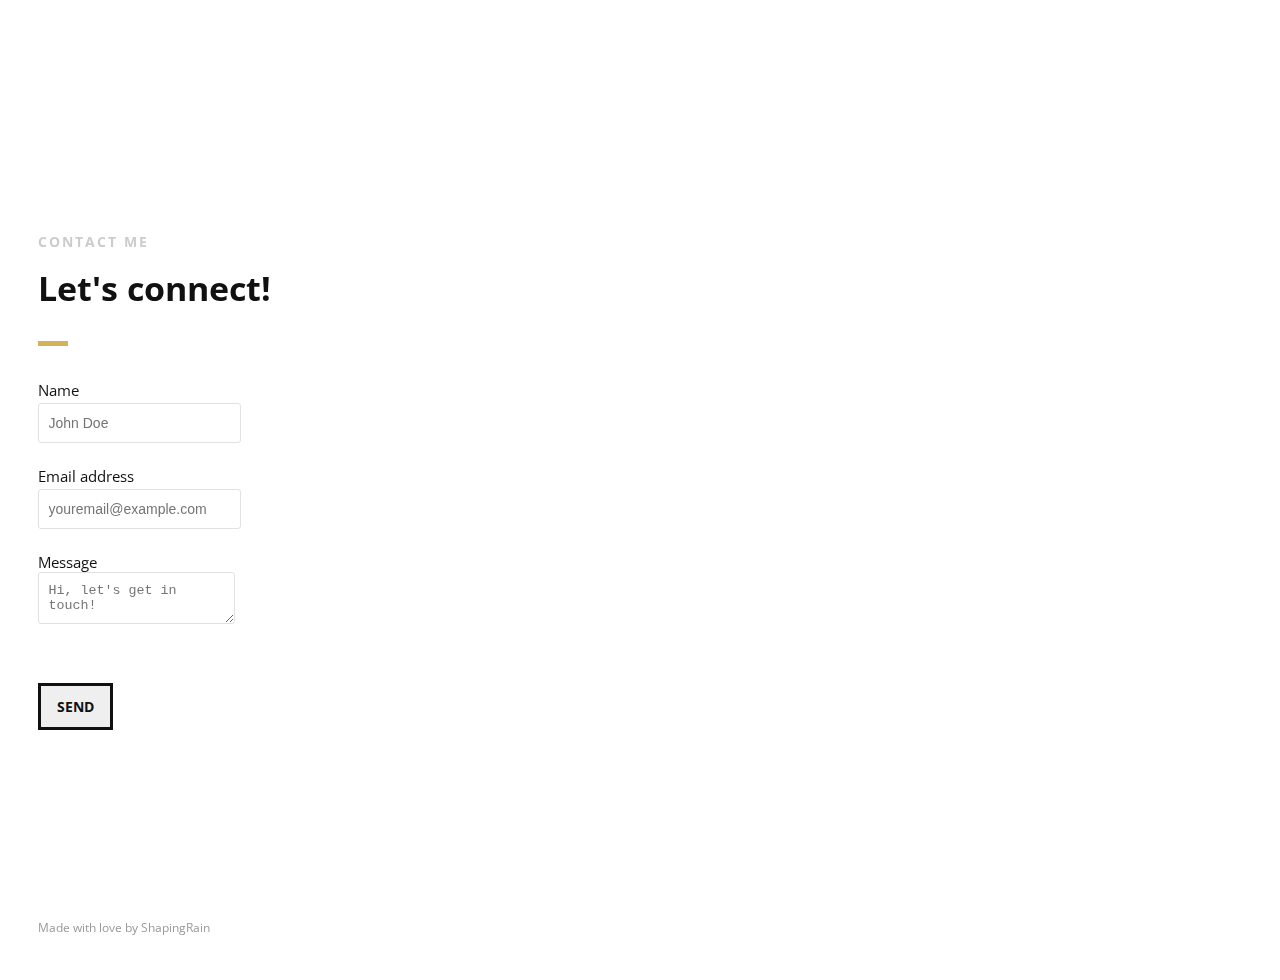
==== commit f73b5bce: "update website" ====
--- a/new_version/index.html
+++ b/new_version/index.html
@@ -253,27 +253,63 @@
 
 
             <!--Projects-->
-            <aside id="projects" class="row text-center scrollto clearfix" data-featherlight-gallery
-                data-featherlight-filter="a">
-
-                <a href="https://github.com/marinakamal/Page-Rank-Wikipedia" data-featherlight="image"><img
-                        src="images/gallery-images/page-rank.jpg" alt="Landing Page" />
-                    <div class="client-overlay"><span>Page</span></div>
-                </a>
-                <a href="https://github.com/marinakamal/Spidering-and-Modeling-Email-Data" data-featherlight="image"
-                    class="col-3 wow fadeIn" data-wow-delay="0.3s"><img src="images/gallery-images/spider.jpg"
-                        alt="Landing Page" /></a>
-                <a href="https://github.com/marinakamal/personal-website" data-featherlight="image"
-                    class="col-3 wow fadeIn" data-wow-delay="0.5s"><img src="images/gallery-images/personal2.jpg"
-                        alt="Landing Page" /></a>
-                <a href="images/gallery-images/gallery-image-4.jpg" data-featherlight="image" class="col-3 wow fadeIn"
-                    data-wow-delay="1.1s"><img src="images/gallery-images/gallery-image-4.jpg" alt="Landing Page" /></a>
-                <a href="images/gallery-images/gallery-image-5.jpg" data-featherlight="image" class="col-3 wow fadeIn"
-                    data-wow-delay="0.9s"><img src="images/gallery-images/gallery-image-5.jpg" alt="Landing Page" /></a>
-                <a href="images/gallery-images/gallery-image-6.jpg" data-featherlight="image" class="col-3 wow fadeIn"
-                    data-wow-delay="0.7s"><img src="images/gallery-images/gallery-image-6.jpg" alt="Landing Page" /></a>
-
-            </aside>
+            <section id="projects" class="scrollto clearfix">
+                <div class="row clearfix">
+
+                    <div class="col-3">
+
+                        <div class="section-heading">
+                            <h3>PROJECTS</h3>
+                            <h2 class="section-title">My Completed Projects</h2>
+                            <p class="section-subtitle"></p>
+                        </div>
+
+                    </div>
+
+                    <div class="col-2-3">
+
+                        <a href="#" class="col-3">
+                            <img src="images/gallery-images/page-rank.jpg" alt="Page Rank" />
+                            <div class="client-overlay"><span>Page Rank</span></div>
+                        </a>
+                        <a href="#" class="col-3">
+                            <img src="images/gallery-images/spider.jpg" alt="Spidering" />
+                            <div class="client-overlay"><span>Spidering Websites</span></div>
+                        </a>
+                        <a href="#" class="col-3">
+                            <img src="images/gallery-images/personal2.jpg" alt="Personal Website" />
+                            <div class="client-overlay"><span>Personal Website</span></div>
+                        </a>
+                        <a href="#" class="col-3">
+                            <img src="images/company-images/company-logo4.png" alt="Company" />
+                            <div class="client-overlay"><span>Mustache</span></div>
+                        </a>
+                        <a href="#" class="col-3">
+                            <img src="images/company-images/company-logo5.png" alt="Company" />
+                            <div class="client-overlay"><span>Goat</span></div>
+                        </a>
+                        <a href="#" class="col-3">
+                            <img src="images/company-images/company-logo6.png" alt="Company" />
+                            <div class="client-overlay"><span>Justice</span></div>
+                        </a>
+                        <a href="#" class="col-3">
+                            <img src="images/company-images/company-logo7.png" alt="Company" />
+                            <div class="client-overlay"><span>Ball</span></div>
+                        </a>
+                        <a href="#" class="col-3">
+                            <img src="images/company-images/company-logo8.png" alt="Company" />
+                            <div class="client-overlay"><span>Cold</span></div>
+                        </a>
+
+                        <a href="#" class="col-3">
+                            <img src="images/company-images/company-logo9.png" alt="Company" />
+                            <div class="client-overlay"><span>Cold</span></div>
+                        </a>
+
+                    </div>
+
+                </div>
+            </section>
             <!--End of Projects-->
 
 
@@ -285,84 +321,82 @@
 
                         <div class="section-heading">
                             <h3>MY TECH STACK</h3>
-                            <h2 class="section-title">What tools and languages I'm familiar with</h2>
-                            <ul style="list-style-type:none;">
+                            <h2 class="section-title">Tools and languages I'm familiar with</h2>
+                            <p class="section-subtitle">
                                 <!--Icon Block-->
-                                <li>
-                                    <div class="col-2 icon-block icon-top wow fadeInUp" data-wow-delay="0.1s">
-                                        <!--Icon-->
-                                        <div class="icon">
-                                            <i class="fa fa-html5 fa-2x"></i>
-                                        </div>
-                                        <!--Icon Block Description-->
-                                        <div class="icon-block-description">
-                                            <h4>HTML5 &amp; CSS3</h4>
-                                </li>
-                                <!--Icon Block-->
-                                <li>
-                                    <div class="col-2 icon-block icon-top wow fadeInUp" data-wow-delay="0.1s">
-                                        <!--Icon-->
-                                        <div class="icon">
-                                            <i class="fa fa-code fa-2x"></i>
-                                        </div>
-                                        <!--Icon Block Description-->
-                                        <div class="icon-block-description">
-                                            <h4>Python</h4>
-                                            <!--<p>Libraries: Pandas, Numpy, Tensorflow, SciKit-Learn, BeautifulSoup
-                                                Matplotlib, Keras</p>-->
-                                </li>
-                                <!--Icon Block-->
-                                <li>
-                                    <div class="col-2 icon-block icon-top wow fadeInUp" data-wow-delay="0.1s">
-                                        <!--Icon-->
-                                        <div class="icon">
-                                            <i class="fa fa-terminal fa-2x"></i>
-                                        </div>
-                                        <!--Icon Block Description-->
-                                        <div class="icon-block-description">
-                                            <h4>UNIX</h4>
-                                </li>
-                                <!--Icon Block-->
-                                <li>
-                                    <div class="col-2 icon-block icon-top wow fadeInUp" data-wow-delay="0.1s">
-                                        <!--Icon-->
-                                        <div class="icon">
-                                            <i class="fa fa-database fa-2x"></i>
-                                        </div>
-                                        <!--Icon Block Description-->
-                                        <div class="icon-block-description">
-                                            <h4>SQL</h4>
-                                            <p>PL/SQL & SQL Server </p>
-                                </li>
-                            </ul>
+                            <div class="col-2 icon-block icon-top wow fadeInUp" data-wow-delay="0.1s">
+                                <!--Icon-->
+                                <div class="icon">
+                                    <i class="fa fa-html5 fa-2x"></i>
+                                </div>
+                                <!--Icon Block Description-->
+                                <div class="icon-block-description">
+                                    <h4>HTML &amp; CSS3</h4>
+                                </div>
+                            </div>
+                            <!--Icon Block-->
+                            <div class="col-2 icon-block icon-top wow fadeInUp" data-wow-delay="0.1s">
+                                <!--Icon-->
+                                <div class="icon">
+                                    <i class="fa fa-code fa-2x"></i>
+                                </div>
+                                <!--Icon Block Description-->
+                                <div class="icon-block-description">
+                                    <h4>Python, Java</h4>
+                                </div>
+                            </div>
+                            <!--Icon Block-->
+                            <div class="col-2 icon-block icon-top wow fadeInUp" data-wow-delay="0.1s">
+                                <!--Icon-->
+                                <div class="icon">
+                                    <i class="fa fa-terminal fa-2x"></i>
+                                </div>
+                                <!--Icon Block Description-->
+                                <div class="icon-block-description">
+                                    <h4>UNIX</h4>
+                                </div>
+                            </div>
+                            <!--Icon Block-->
+                            <div class="col-2 icon-block icon-top wow fadeInUp" data-wow-delay="0.1s">
+                                <!--Icon-->
+                                <div class="icon">
+                                    <i class="fa fa-database fa-2x"></i>
+                                </div>
+                                <!--Icon Block Description-->
+                                <div class="icon-block-description">
+                                    <h4>Oracle(PL/SQL), MSSQL(SQL Server)</h4>
+                                </div>
+                            </div>
+                            </p>
                         </div>
+
                     </div>
 
                     <div class="col-2-3">
 
                         <a href="#" class="col-3">
-                            <img src="images/company-images/company-logo1.png" alt="Company" />
-                            <div class="client-overlay"><span>Tree</span></div>
-                        </a>
-                        <a href="#" class="col-3">
-                            <img src="images/company-images/company-logo2.png" alt="Company" />
-                            <div class="client-overlay"><span>Fingerprint</span></div>
-                        </a>
-                        <a href="#" class="col-3">
-                            <img src="images/company-images/company-logo3.png" alt="Company" />
-                            <div class="client-overlay"><span>The Man</span></div>
-                        </a>
-                        <a href="#" class="col-3">
-                            <img src="images/company-images/company-logo4.png" alt="Company" />
-                            <div class="client-overlay"><span>Mustache</span></div>
-                        </a>
-                        <a href="#" class="col-3">
-                            <img src="images/company-images/company-logo5.png" alt="Company" />
-                            <div class="client-overlay"><span>Goat</span></div>
-                        </a>
-                        <a href="#" class="col-3">
-                            <img src="images/company-images/company-logo6.png" alt="Company" />
-                            <div class="client-overlay"><span>Justice</span></div>
+                            <img src="images/company-images/zapier-2.png" alt="Zapier" />
+                            <div class="client-overlay"><span>Zapier</span></div>
+                        </a>
+                        <a href="#" class="col-3">
+                            <img src="images/company-images/sendgrid.png" alt="SendGrid" />
+                            <div class="client-overlay"><span>SendGrid</span></div>
+                        </a>
+                        <a href="#" class="col-3">
+                            <img src="images/company-images/powerbi.png" alt="Power BI" />
+                            <div class="client-overlay"><span>Power BI</span></div>
+                        </a>
+                        <a href="#" class="col-3">
+                            <img src="images/company-images/excel.png" alt="Excel" />
+                            <div class="client-overlay"><span>Excel</span></div>
+                        </a>
+                        <a href="#" class="col-3">
+                            <img src="images/company-images/tableau.png" alt="Tableau" />
+                            <div class="client-overlay"><span>Tableau</span></div>
+                        </a>
+                        <a href="#" class="col-3">
+                            <img src="images/company-images/jupyter.png" alt="Jupyter" />
+                            <div class="client-overlay"><span>Jupyter</span></div>
                         </a>
                         <a href="#" class="col-3">
                             <img src="images/company-images/company-logo7.png" alt="Company" />
@@ -382,83 +416,48 @@
 
                 </div>
             </section>
-            <!--End of Clients-->
-
-            <!--Contact Tables-->
-            <section id="contact" class="secondary-color text-center scrollto clearfix ">
+            <!--End of Tech Stack-->
+
+            <!--Contact-->
+            <section id="contact" class="scrollto clearfix">
                 <div class="row clearfix">
-
-                    <div class="section-heading">
-                        <h3>YOUR CHOICE</h3>
-                        <h2 class="section-title">We have the right package for you</h2>
-                    </div>
-
-                    <!--Contact Block-->
-                    <div class="pricing-block col-3 wow fadeInUp" data-wow-delay="0.4s">
-                        <div class="pricing-block-content">
-                            <h3>Personal</h3>
-                            <p class="pricing-sub">The standard version</p>
-                            <div class="pricing">
-                                <div class="price"><span>$</span>19</div>
-                                <p>Lorem ipsum dolor sit amet, consectetur adipiscing elit</p>
-                            </div>
-                            <ul>
-                                <li>5 Downloads</li>
-                                <li>2 Extensions</li>
-                                <li>Tutorials</li>
-                                <li>Forum Support</li>
-                                <li>1 year free updates</li>
-                            </ul>
-                            <a href="#" class="button">BUY TODAY</a>
+                    <div class="col-38">
+
+                        <div class="section-heading">
+                            <h3>CONTACT ME</h3>
+                            <h2 class="section-title">Let's connect!</h2>
+                            <form style="margin-top:20px;" action="https://formspree.io/xqkyjpbe" method="POST">
+                                <div class="form-group">
+                                    <input type="hidden" name="_subject"
+                                        value="Contact request from personal website" />
+                                </div>
+                                <div class="form-group">
+                                    <label for="inputName">Name</label><br>
+                                    <input type="text" class="form-control" id="inputName" name="name"
+                                        placeholder="John Doe" required><br></br>
+                                </div>
+                                <div class="form-group">
+                                    <label for="inputEmail">Email address</label><br>
+                                    <input type="email" class="form-control" id="inputEmail"
+                                        placeholder="youremail@example.com" name="_replyto" required><br></br>
+
+                                </div>
+                                <div class="form-group">
+                                    <label for="textarea">Message</label><br>
+                                    <textarea name="message" class="form-control" id="textarea"
+                                        placeholder="Hi, let's get in touch!" required></textarea><br></br>
+                                </div>
+                                <!--Call to Action-->
+                                <button class="button">SEND</button>
+                                <!--End Call to Action-->
+                            </form>
+                            </p>
                         </div>
-                    </div>
-                    <!--End Pricing Block-->
-
-                    <!--Pricing Block-->
-                    <div class="pricing-block featured col-3 wow fadeInUp" data-wow-delay="0.6s">
-                        <div class="pricing-block-content">
-                            <h3>Student</h3>
-                            <p class="pricing-sub">Most popular choice</p>
-                            <div class="pricing">
-                                <div class="price"><span>$</span>29</div>
-                                <p>Lorem ipsum dolor sit amet, consectetur adipiscing elit</p>
-                            </div>
-                            <ul>
-                                <li>15 Downloads</li>
-                                <li>5 Extensions</li>
-                                <li>Tutorials with Files</li>
-                                <li>Forum Support</li>
-                                <li>2 years free updates</li>
-                            </ul>
-                            <a href="#" class="button">BUY TODAY</a>
-                        </div>
-                    </div>
-                    <!--End Pricing Block-->
-
-                    <!--Pricing Block-->
-                    <div class="pricing-block col-3 wow fadeInUp" data-wow-delay="0.8s">
-                        <div class="pricing-block-content">
-                            <h3>Business</h3>
-                            <p class="pricing-sub">For the whole team</p>
-                            <div class="pricing">
-                                <div class="price"><span>$</span>49</div>
-                                <p>Lorem ipsum dolor sit amet, consectetur adipiscing elit</p>
-                            </div>
-                            <ul>
-                                <li>Unlimited Downloads</li>
-                                <li>Unlimited Extensions</li>
-                                <li>HD Video Tutorials</li>
-                                <li>Chat Support</li>
-                                <li>Lifetime free updates</li>
-                            </ul>
-                            <a href="#" class="button">BUY TODAY</a>
-                        </div>
-                    </div>
-                    <!--End Pricing Block-->
-
+
+                    </div>
                 </div>
             </section>
-            <!--End of Pricing Tables-->
+            <!--End of Contact-->
 
         </main>
         <!--End Main Content Area-->
--- a/new_version/css/style.css
+++ b/new_version/css/style.css
@@ -1704,7 +1704,6 @@
 
 #clients a:hover .client-overlay {
     opacity: 1;
-    visibility: visible;
 }
 
 .client-overlay span {
@@ -1714,7 +1713,6 @@
     width: 100%;
     text-align: center;
     display: inline-block;
-    visibility: hidden;
 }
 
 /* --------- 6.7 Pricing Table ---------- */
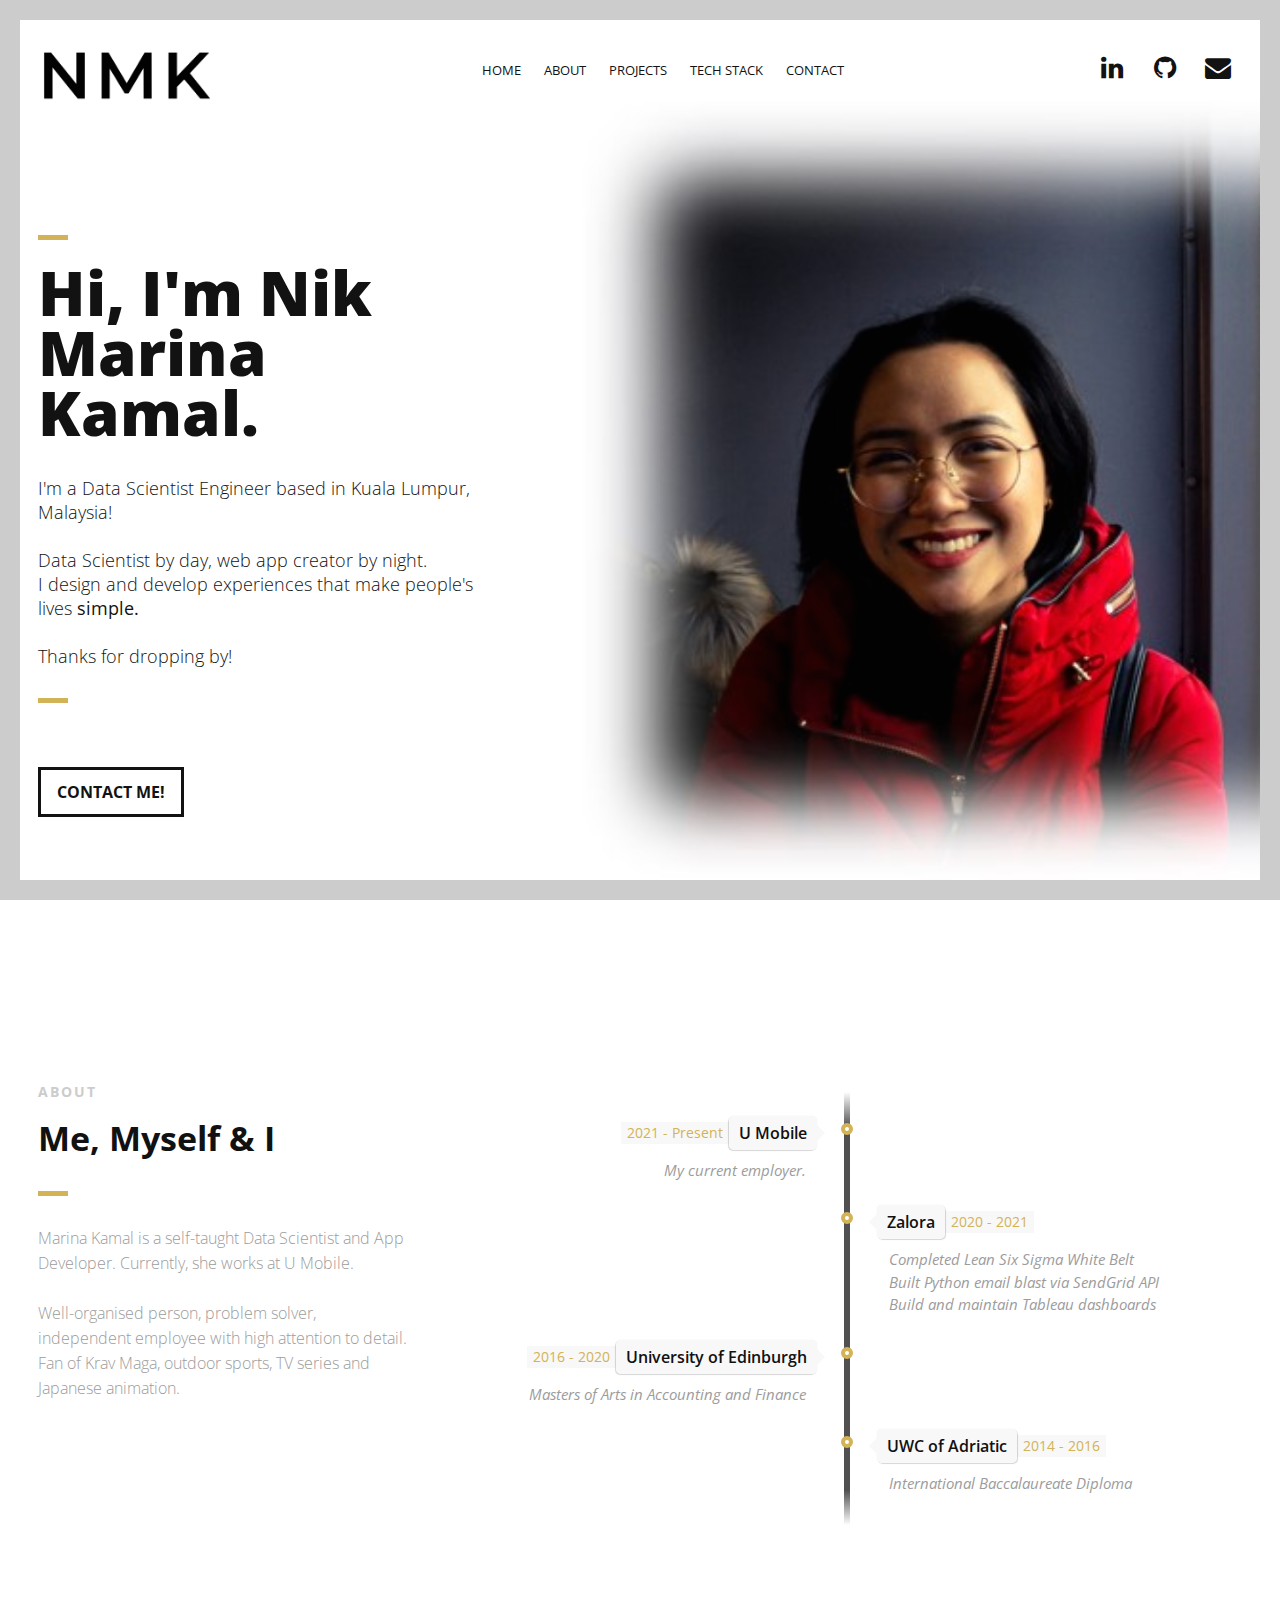
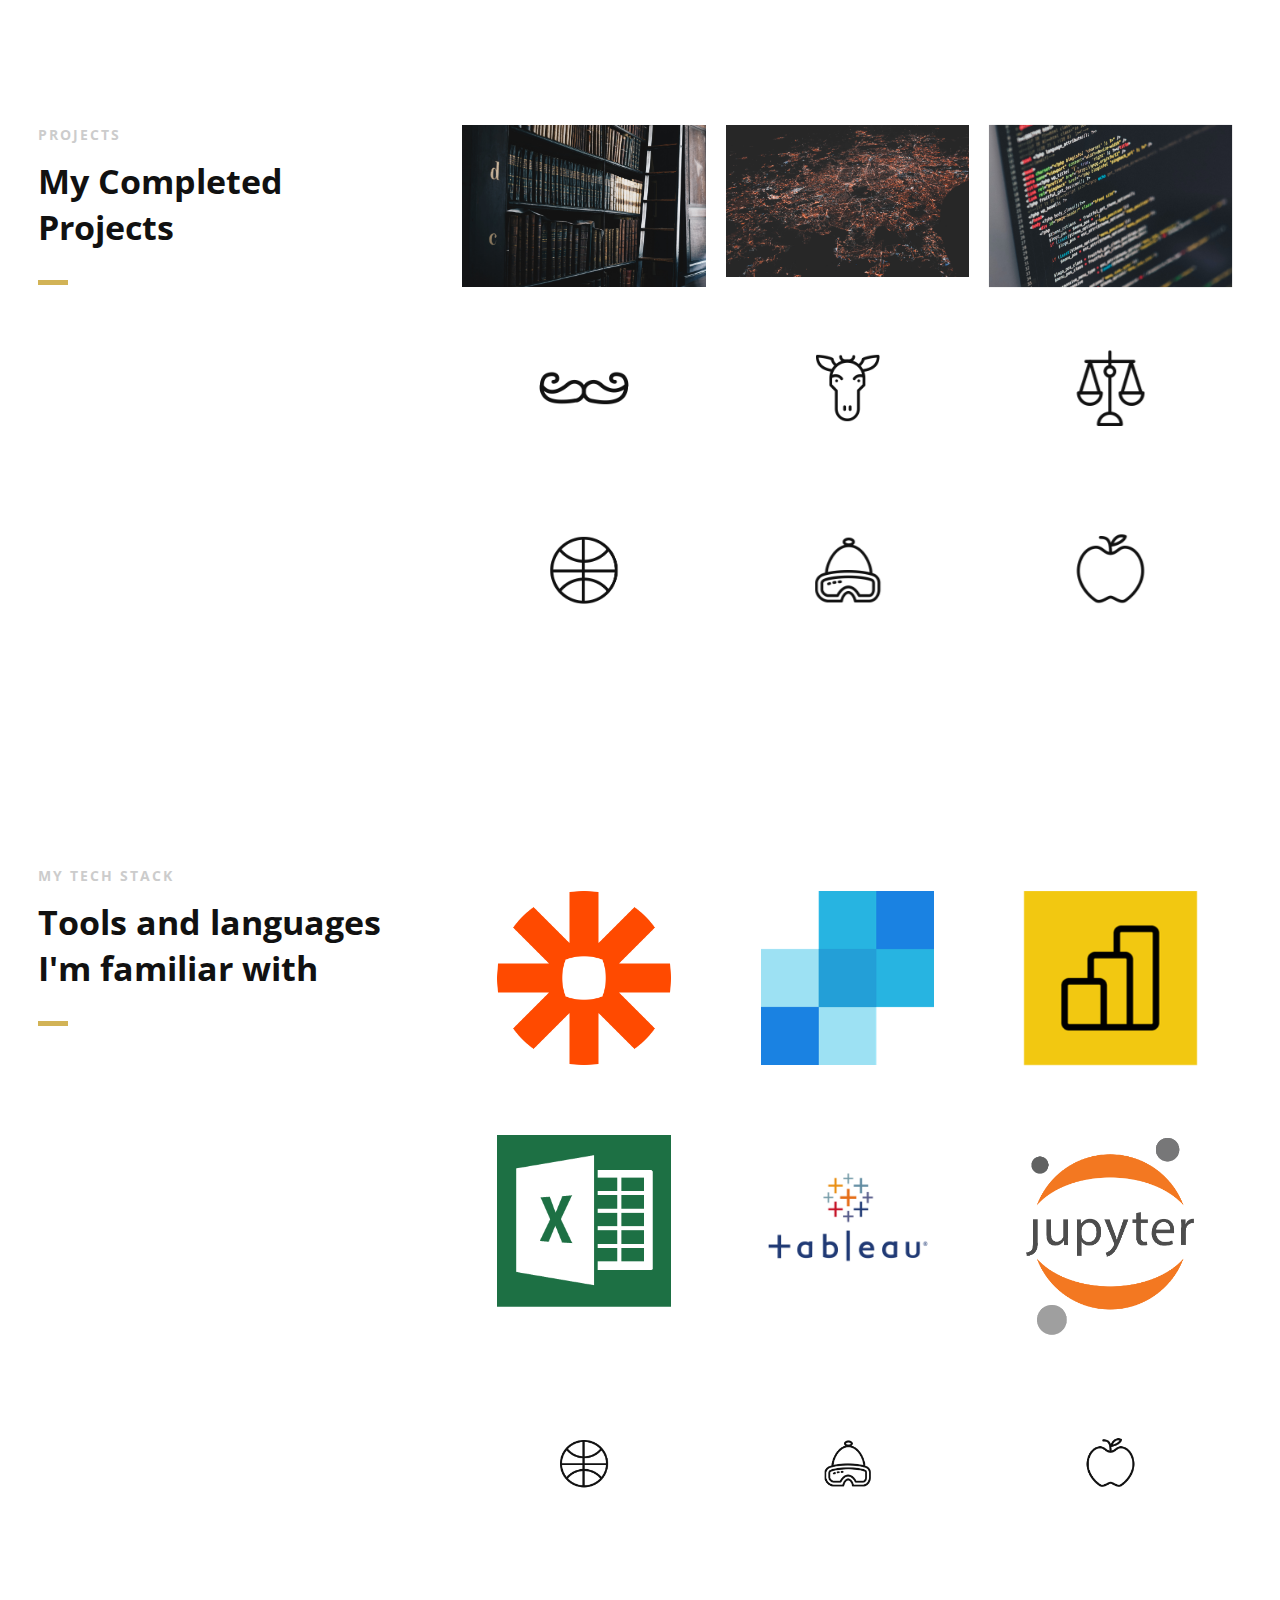
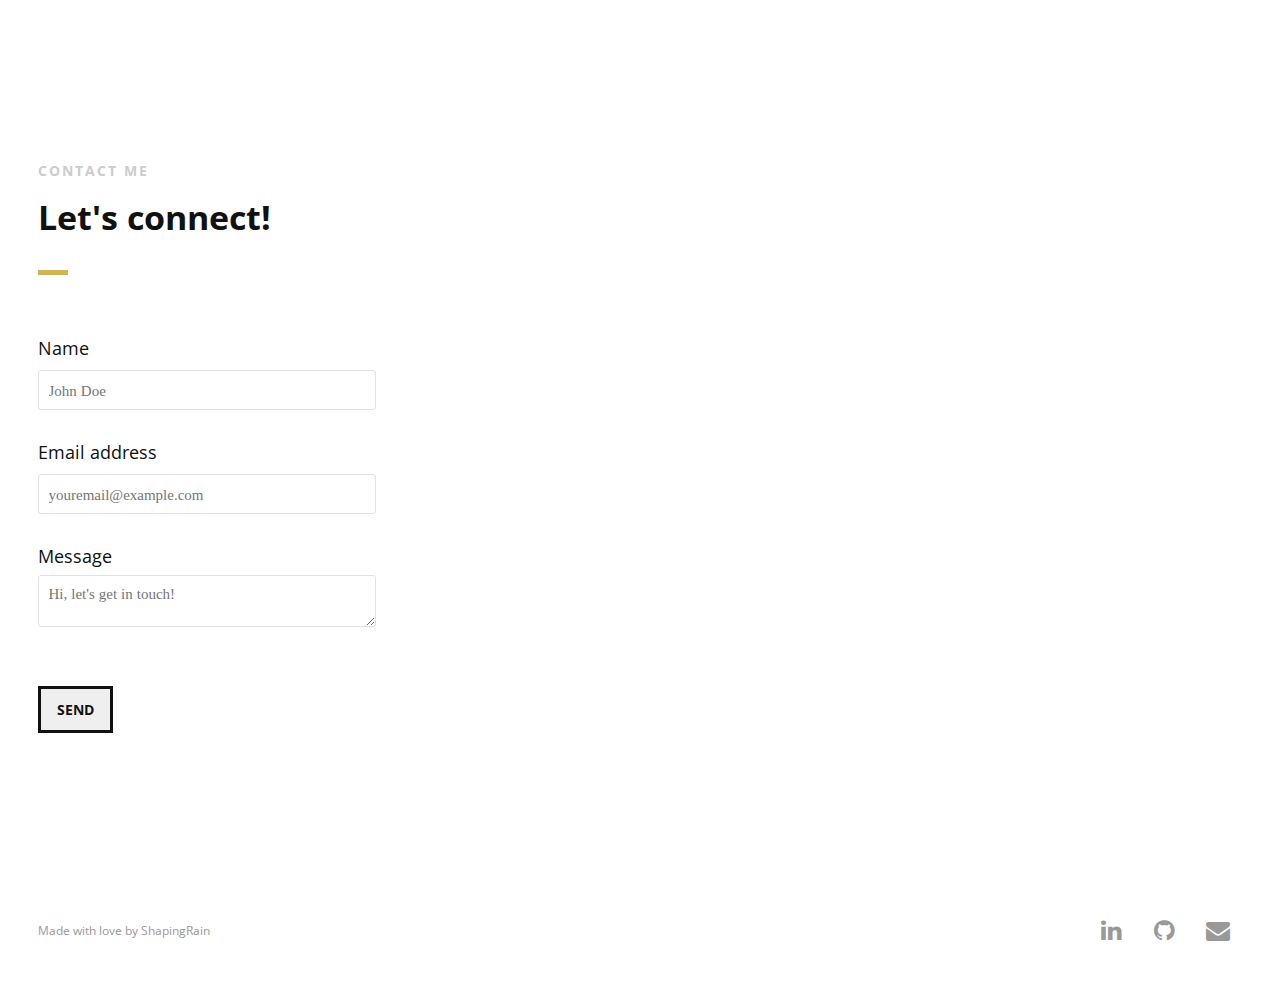
==== commit c02d35fe: "changes" ====
--- a/new_version/index.html
+++ b/new_version/index.html
@@ -110,6 +110,11 @@
                                 <li>
                                     <a target="_blank" title="Github" href="https://github.com/marinakamal">
                                         <i class="fa fa-github fa-2x"></i><span>Github</span>
+                                    </a>
+                                </li>
+                                <li>
+                                    <a target="_blank" title="Email" href="mailto:marinakamal@gmail.com">
+                                        <i class="fa fa-envelope fa-2x"></i><span>Email</span>
                                     </a>
                                 </li>
                             </ul>
@@ -269,41 +274,68 @@
                     <div class="col-2-3">
 
                         <a href="#" class="col-3">
-                            <img src="images/gallery-images/page-rank.jpg" alt="Page Rank" />
-                            <div class="client-overlay"><span>Page Rank</span></div>
-                        </a>
-                        <a href="#" class="col-3">
-                            <img src="images/gallery-images/spider.jpg" alt="Spidering" />
-                            <div class="client-overlay"><span>Spidering Websites</span></div>
-                        </a>
-                        <a href="#" class="col-3">
-                            <img src="images/gallery-images/personal2.jpg" alt="Personal Website" />
-                            <div class="client-overlay"><span>Personal Website</span></div>
-                        </a>
-                        <a href="#" class="col-3">
-                            <img src="images/company-images/company-logo4.png" alt="Company" />
-                            <div class="client-overlay"><span>Mustache</span></div>
-                        </a>
-                        <a href="#" class="col-3">
-                            <img src="images/company-images/company-logo5.png" alt="Company" />
-                            <div class="client-overlay"><span>Goat</span></div>
-                        </a>
-                        <a href="#" class="col-3">
-                            <img src="images/company-images/company-logo6.png" alt="Company" />
-                            <div class="client-overlay"><span>Justice</span></div>
-                        </a>
-                        <a href="#" class="col-3">
-                            <img src="images/company-images/company-logo7.png" alt="Company" />
-                            <div class="client-overlay"><span>Ball</span></div>
-                        </a>
-                        <a href="#" class="col-3">
-                            <img src="images/company-images/company-logo8.png" alt="Company" />
-                            <div class="client-overlay"><span>Cold</span></div>
-                        </a>
-
-                        <a href="#" class="col-3">
-                            <img src="images/company-images/company-logo9.png" alt="Company" />
-                            <div class="client-overlay"><span>Cold</span></div>
+                            <div class="project-padding">
+                                <img src="images/gallery-images/page-rank.jpg" alt="Page Rank" />
+                                <div class="client-overlay"><span>Page Rank</span></div>
+                            </div>
+
+                        </a>
+                        <a href="#" class="col-3">
+                            <div class="project-padding">
+                                <img src="images/gallery-images/spider.jpg" alt="Spidering" />
+                                <div class="client-overlay"><span>Spidering Websites</span></div>
+                            </div>
+
+                        </a>
+                        <a href="#" class="col-3">
+                            <div class="project-padding">
+                                <img src="images/gallery-images/personal2.jpg" alt="Personal Website" />
+                                <div class="client-overlay"><span>Personal Website</span></div>
+                            </div>
+
+                        </a>
+                        <a href="#" class="col-3">
+                            <div class="project-padding">
+                                <img src="images/company-images/company-logo4.png" alt="Company" />
+                                <div class="client-overlay"><span>Mustache</span></div>
+                            </div>
+
+                        </a>
+                        <a href="#" class="col-3">
+                            <div class="project-padding">
+                                <img src="images/company-images/company-logo5.png" alt="Company" />
+                                <div class="client-overlay"><span>Goat</span></div>
+                            </div>
+
+                        </a>
+                        <a href="#" class="col-3">
+                            <div class="project-padding">
+                                <img src="images/company-images/company-logo6.png" alt="Company" />
+                                <div class="client-overlay"><span>Justice</span></div>
+                            </div>
+
+                        </a>
+                        <a href="#" class="col-3">
+                            <div class="project-padding">
+                                <img src="images/company-images/company-logo7.png" alt="Company" />
+                                <div class="client-overlay"><span>Ball</span></div>
+                            </div>
+
+                        </a>
+                        <a href="#" class="col-3">
+                            <div class="project-padding">
+                                <img src="images/company-images/company-logo8.png" alt="Company" />
+                                <div class="client-overlay"><span>Cold</span></div>
+                            </div>
+
+                        </a>
+
+                        <a href="#" class="col-3">
+                            <div class="project-padding">
+                                <img src="images/company-images/company-logo9.png" alt="Company" />
+                                <div class="client-overlay"><span>Cold</span></div>
+                            </div>
+
                         </a>
 
                     </div>
@@ -427,24 +459,24 @@
                             <h3>CONTACT ME</h3>
                             <h2 class="section-title">Let's connect!</h2>
                             <form style="margin-top:20px;" action="https://formspree.io/xqkyjpbe" method="POST">
-                                <div class="form-group">
+                                <div class="fa form-group">
                                     <input type="hidden" name="_subject"
                                         value="Contact request from personal website" />
                                 </div>
                                 <div class="form-group">
-                                    <label for="inputName">Name</label><br>
-                                    <input type="text" class="form-control" id="inputName" name="name"
+                                    <h4><label for="inputName">Name</label></h4>
+                                    <input type="text" class="fa form-control" id="inputName" name="name"
                                         placeholder="John Doe" required><br></br>
                                 </div>
                                 <div class="form-group">
-                                    <label for="inputEmail">Email address</label><br>
-                                    <input type="email" class="form-control" id="inputEmail"
+                                    <h4><label for="inputEmail">Email address</label></h4>
+                                    <input type="email" class="fa form-control" id="inputEmail"
                                         placeholder="youremail@example.com" name="_replyto" required><br></br>
 
                                 </div>
                                 <div class="form-group">
-                                    <label for="textarea">Message</label><br>
-                                    <textarea name="message" class="form-control" id="textarea"
+                                    <h4><label for="textarea">Message</label></h4>
+                                    <textarea name="message" class="fa form-control" id="textarea"
                                         placeholder="Hi, let's get in touch!" required></textarea><br></br>
                                 </div>
                                 <!--Call to Action-->
@@ -455,6 +487,12 @@
                         </div>
 
                     </div>
+                    <div class="col-3">
+                        <iframe
+                            src="https://www.google.com/maps/embed?pb=!1m18!1m12!1m3!1d16202506.799719865!2d95.79665424885202!3d7.499420707766672!2m3!1f0!2f0!3f0!3m2!1i1024!2i768!4f13.1!3m3!1m2!1s0x31cc49d3e30988d7%3A0x464a4b7fda23c09a!2sKuala%20Lumpur%20City%20Centre%2C%20Kuala%20Lumpur%2C%20Federal%20Territory%20of%20Kuala%20Lumpur!5e0!3m2!1sen!2smy!4v1640424326098!5m2!1sen!2smy"
+                            width="800" height="450" style="border:0;" allowfullscreen="" loading="lazy"></iframe>
+
+                    </div>
                 </div>
             </section>
             <!--End of Contact-->
@@ -472,6 +510,21 @@
 
                 <!--Social Icons in Footer-->
                 <ul class="col-2 social-icons">
+                    <li>
+                        <a target="_blank" title="LinkedIn" href="https://www.linkedin.com/in/nikmarinakamal/">
+                            <i class="fa fa-linkedin fa-2x"></i><span>LinkedIn</span>
+                        </a>
+                    </li>
+                    <li>
+                        <a target="_blank" title="Github" href="https://github.com/marinakamal">
+                            <i class="fa fa-github fa-2x"></i><span>Github</span>
+                        </a>
+                    </li>
+                    <li>
+                        <a target="_blank" title="Email" href="mailto:marinakamal@gmail.com">
+                            <i class="fa fa-envelope fa-2x"></i><span>Email</span>
+                        </a>
+                    </li>
                     <!--<li>
                         <a target="_blank" title="Facebook" href="https://www.facebook.com/username">
                             <i class="fa fa-facebook fa-1x"></i><span>Facebook</span>
--- a/new_version/css/style.css
+++ b/new_version/css/style.css
@@ -220,7 +220,7 @@
     padding: 20px;
 }
 
-#clients .col-2-3 [class*='col-'] {
+#techstack, #projects .col-2-3 [class*='col-'] {
     padding: 0;
 }
 
@@ -1265,28 +1265,28 @@
     font-size: 22px;
 }
 
-/* --------- 6.4 Gallery ---------- */
-
-#gallery img {
+/* --------- 6.4 Projects ---------- */
+
+#projects img {
     max-height: 300px;
 }
 
-#gallery [class*='col-'] {
-    padding: 0;
-}
-
-#gallery a {
+#projects [class*='col-'] {
+    padding: 20px;
+}
+/*
+#projects a {
     display: inline-block;
     position: relative;
     overflow: hidden;
 }
 
-#gallery a:hover img {
+#projects a:hover img {
     opacity: 0.15;
     -moz-backface-visibility: hidden;
 }
 
-#gallery a:before {
+#projects a:before {
     font-size: 2.2em;
     font-style: normal;
     font-weight: normal;
@@ -1308,11 +1308,11 @@
     vertical-align: middle;
 }
 
-#gallery a:hover:before {
+#projects a:hover:before {
     opacity: 1;
     top: 50%;
     left: 50%;
-}
+}*/
 
 /**
  * Featherlight – ultra slim jQuery lightbox
@@ -1672,7 +1672,7 @@
 
 /* --------- 6.6 Clients ---------- */
 
-#clients a {
+#techstack a, #projects a {
     display: block;
     text-align: center;
     position: relative;
@@ -1681,7 +1681,7 @@
     color: #fff;
 }
 
-#clients img {
+#techstack img {
     display: inline-block;
     padding: 15px 25px;
 }
@@ -1702,7 +1702,7 @@
     transition: all 0.3s ease-out;
 }
 
-#clients a:hover .client-overlay {
+#techstack a:hover .client-overlay, #projects a:hover .client-overlay {
     opacity: 1;
 }
 
@@ -1715,6 +1715,20 @@
     display: inline-block;
 }
 
+.project-padding {
+    padding-top: 10px;
+    padding-bottom: 10px;
+    padding-left: 10px;
+    padding-right: 10px;
+}
+/* --------- Form -------------*/
+.form-control {
+    width: 338px;
+
+}
+
+
+/* -------End of Form ---------*/
 /* --------- 6.7 Pricing Table ---------- */
 
 .pricing-block-content {
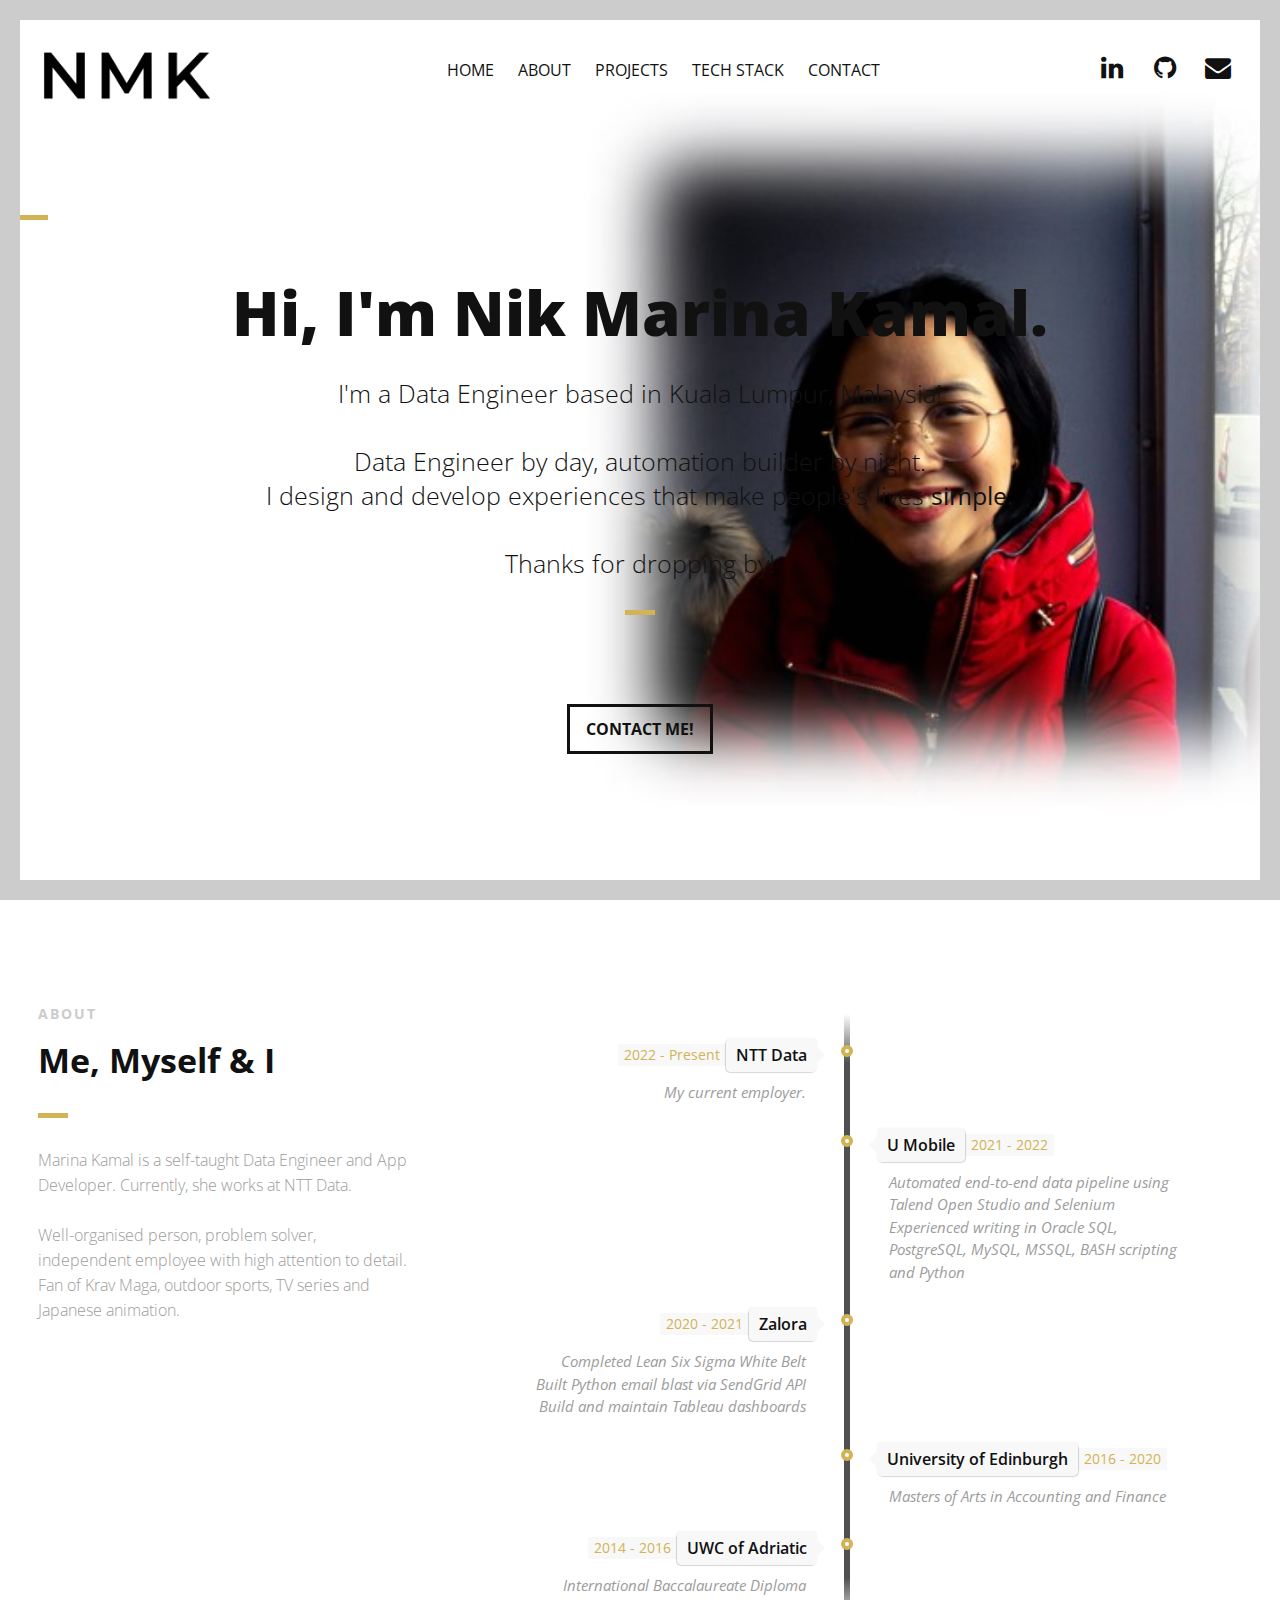
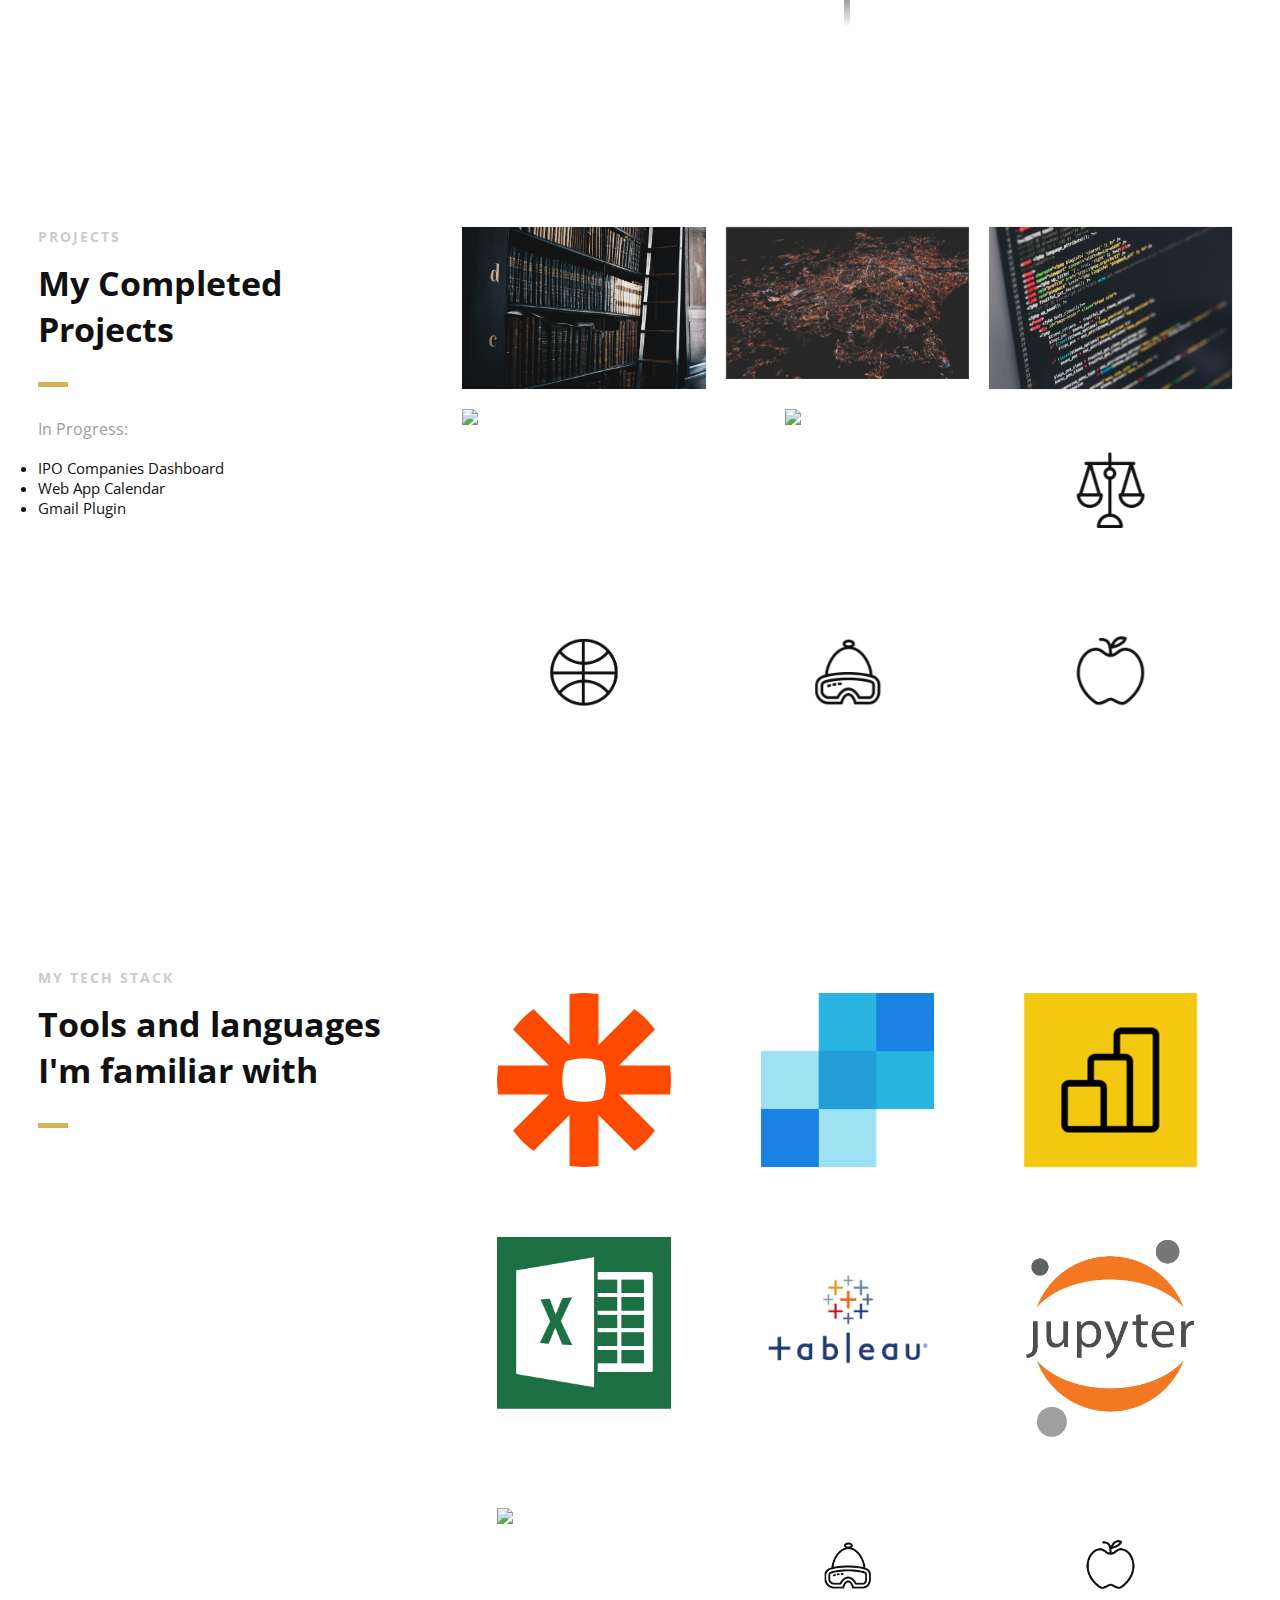
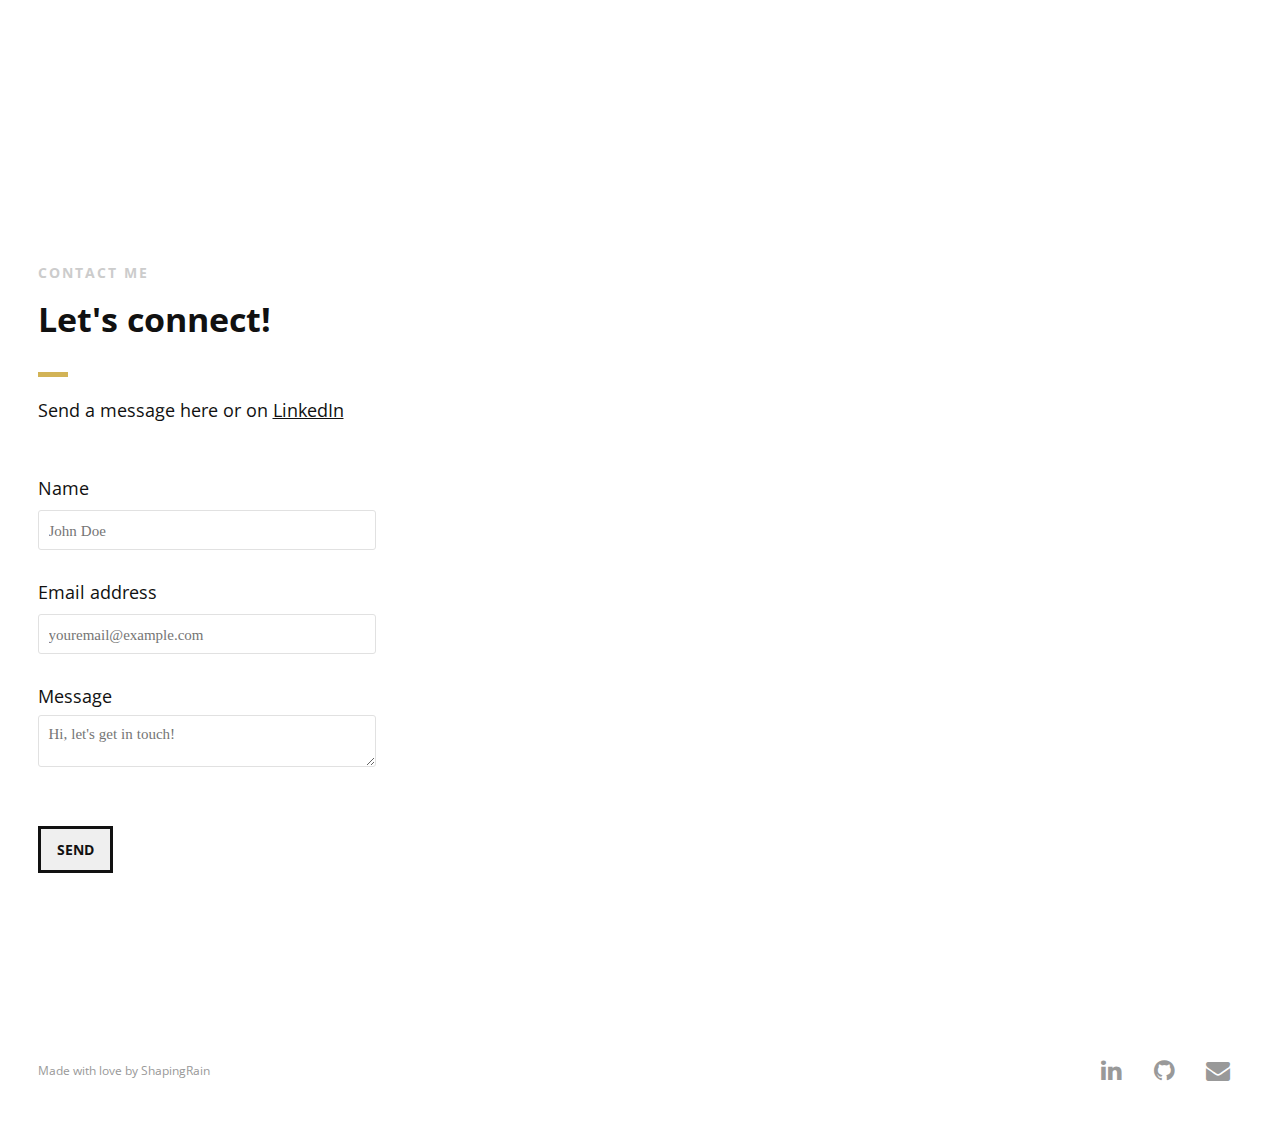
==== commit e8630629: "update job" ====
--- a/new_version/index.html
+++ b/new_version/index.html
@@ -11,6 +11,9 @@
     <meta name="keywords" content="">
     <meta name="description" content="">
     <meta name="viewport" content="width=device-width, initial-scale=1.0, user-scalable=no" />
+
+    <!--Icon-->
+    <link rel="icon" href="/images/letter-m.png" type="image/icon type" style="background-color: #E9E9E9;">
 
     <!--Favicon-->
     <link rel="shortcut icon" href="images/Group9@2x.png" title="NMK" />
@@ -123,7 +126,7 @@
                         </aside>
 
                         <!--Main Navigation-->
-                        <nav id="nav-main">
+                        <nav id="nav-main" style="font-size:medium;">
                             <ul>
                                 <li>
                                     <a href="#banner">Home</a>
@@ -153,26 +156,22 @@
             <!--End of Header-->
 
             <!--Banner Content-->
-            <div id="banner-content" class="row clearfix">
-
-                <div class="col-38">
-
-                    <div class="section-heading">
-                        <h1>Hi, I'm Nik Marina Kamal.</h1>
-                        <h2>I'm a Data Scientist Engineer based in Kuala Lumpur, Malaysia!<br></br>
-                            Data Scientist by day, web app creator by night.<br> I design and develop experiences that
-                            make
-                            people's lives <b>simple.</b>
-                            <br></br>Thanks for dropping by!
-                        </h2>
-                    </div>
-
-                    <!--Call to Action-->
-                    <a href="#contact" class="button">CONTACT ME!</a>
-                    <!--End Call to Action-->
-
+            <div id="banner-content" class="text-center row clearfix">
+
+                <div class="section-heading">
+                    <h1>Hi, I'm Nik Marina Kamal.</h1>
+                    <h2 style="font-size: 25px;">I'm a Data Engineer based in Kuala Lumpur,
+                        Malaysia!<br></br>
+                        Data Engineer by day, automation builder by night.<br> I design and develop experiences that
+                        make
+                        people's lives <b>simple.</b>
+                        <br></br>Thanks for dropping by!
+                    </h2>
                 </div>
 
+                <!--Call to Action-->
+                <a href="#contact" class="button">CONTACT ME!</a>
+                <!--End Call to Action-->
             </div>
             <!--End of Row-->
         </header>
@@ -190,8 +189,8 @@
                             <h3>ABOUT</h3>
                             <h2 class="section-title">Me, Myself & I</h2>
                             <p class="section-subtitle">
-                                Marina Kamal is a self-taught Data Scientist and App Developer.
-                                Currently, she works at U Mobile. <br></br>
+                                Marina Kamal is a self-taught Data Engineer and App Developer.
+                                Currently, she works at NTT Data. <br></br>
                                 Well-organised person, problem solver, independent employee with high attention to
                                 detail. <br>
                                 Fan of Krav Maga, outdoor sports, TV series and Japanese animation.
@@ -207,8 +206,8 @@
                             <li>
                                 <div class="direction-l">
                                     <div class="flag-wrapper">
-                                        <span class="flag">U Mobile</span>
-                                        <span class="time-wrapper"><span class="time">2021 - Present</span></span>
+                                        <span class="flag">NTT Data</span>
+                                        <span class="time-wrapper"><span class="time">2022 - Present</span></span>
                                     </div>
                                     <div class="desc">My current employer.</div>
                                 </div>
@@ -217,23 +216,24 @@
                             <li>
                                 <div class="direction-r">
                                     <div class="flag-wrapper">
-                                        <span class="flag">Zalora</span>
-                                        <span class="time-wrapper"><span class="time">2020 - 2021</span></span>
-                                    </div>
-                                    <div class="desc">Completed Lean Six Sigma White Belt <br>Built Python email blast
-                                        via SendGrid API <br>Build and maintain Tableau dashboards
+                                        <span class="flag">U Mobile</span>
+                                        <span class="time-wrapper"><span class="time">2021 - 2022</span></span>
+                                    </div>
+                                    <div class="desc">Automated end-to-end data pipeline using Talend Open Studio and Selenium <br> 
+                                                    Experienced writing in Oracle SQL, PostgreSQL, MySQL, MSSQL, BASH scripting and Python
                                     </div>
                                 </div>
                             </li>
-
                             <!-- Item 3 -->
                             <li>
                                 <div class="direction-l">
                                     <div class="flag-wrapper">
-                                        <span class="flag">University of Edinburgh</span>
-                                        <span class="time-wrapper"><span class="time">2016 - 2020</span></span>
-                                    </div>
-                                    <div class="desc">Masters of Arts in Accounting and Finance</div>
+                                        <span class="flag">Zalora</span>
+                                        <span class="time-wrapper"><span class="time">2020 - 2021</span></span>
+                                    </div>
+                                    <div class="desc">Completed Lean Six Sigma White Belt <br>Built Python email blast
+                                        via SendGrid API <br>Build and maintain Tableau dashboards
+                                    </div>
                                 </div>
                             </li>
 
@@ -241,6 +241,17 @@
                             <li>
                                 <div class="direction-r">
                                     <div class="flag-wrapper">
+                                        <span class="flag">University of Edinburgh</span>
+                                        <span class="time-wrapper"><span class="time">2016 - 2020</span></span>
+                                    </div>
+                                    <div class="desc">Masters of Arts in Accounting and Finance</div>
+                                </div>
+                            </li>
+
+                            <!-- Item 5 -->
+                            <li>
+                                <div class="direction-l">
+                                    <div class="flag-wrapper">
                                         <span class="flag">UWC of Adriatic</span>
                                         <span class="time-wrapper"><span class="time">2014 - 2016</span></span>
                                     </div>
@@ -266,7 +277,14 @@
                         <div class="section-heading">
                             <h3>PROJECTS</h3>
                             <h2 class="section-title">My Completed Projects</h2>
-                            <p class="section-subtitle"></p>
+                            <p class="section-subtitle"><b>In Progress:</b>
+                            <ul>
+                                <!--<li>Property Management Mobile App (Demo)</li>-->
+                                <li>IPO Companies Dashboard</li>
+                                <li>Web App Calendar</li>
+                                <li>Gmail Plugin</li>
+                            </ul>
+                            </p>
                         </div>
 
                     </div>
@@ -296,15 +314,15 @@
                         </a>
                         <a href="#" class="col-3">
                             <div class="project-padding">
-                                <img src="images/company-images/company-logo4.png" alt="Company" />
-                                <div class="client-overlay"><span>Mustache</span></div>
-                            </div>
-
-                        </a>
-                        <a href="#" class="col-3">
-                            <div class="project-padding">
-                                <img src="images/company-images/company-logo5.png" alt="Company" />
-                                <div class="client-overlay"><span>Goat</span></div>
+                                <img src="images/gallery-images/property_app.JPG" alt="Property Management Mobile App (Demo)" />
+                                <div class="client-overlay"><span>Property Management Mobile App (Demo)</span></div>
+                            </div>
+
+                        </a>
+                        <a href="#" class="col-3">
+                            <div class="project-padding">
+                                <img src="images/gallery-images/selenium.PNG" alt="Webscraping" />
+                                <div class="client-overlay"><span>Webscraping using Selenium</span></div>
                             </div>
 
                         </a>
@@ -396,7 +414,7 @@
                                 </div>
                                 <!--Icon Block Description-->
                                 <div class="icon-block-description">
-                                    <h4>Oracle(PL/SQL), MSSQL(SQL Server)</h4>
+                                    <h4>Oracle(PL/SQL), MSSQL(SQL Server), PostgreSQL, MySQL</h4>
                                 </div>
                             </div>
                             </p>
@@ -431,8 +449,8 @@
                             <div class="client-overlay"><span>Jupyter</span></div>
                         </a>
                         <a href="#" class="col-3">
-                            <img src="images/company-images/company-logo7.png" alt="Company" />
-                            <div class="client-overlay"><span>Ball</span></div>
+                            <img src="images/company-images/talend-tutorial.png" alt="Talend Open Studio" />
+                            <div class="client-overlay"><span>Talend Open Studio</span></div>
                         </a>
                         <a href="#" class="col-3">
                             <img src="images/company-images/company-logo8.png" alt="Company" />
@@ -458,6 +476,7 @@
                         <div class="section-heading">
                             <h3>CONTACT ME</h3>
                             <h2 class="section-title">Let's connect!</h2>
+                            <h4><label>Send a message here or on <u href="https://www.linkedin.com/in/nikmarinakamal/"> LinkedIn</u></label></h4>
                             <form style="margin-top:20px;" action="https://formspree.io/xqkyjpbe" method="POST">
                                 <div class="fa form-group">
                                     <input type="hidden" name="_subject"
@@ -490,7 +509,7 @@
                     <div class="col-3">
                         <iframe
                             src="https://www.google.com/maps/embed?pb=!1m18!1m12!1m3!1d16202506.799719865!2d95.79665424885202!3d7.499420707766672!2m3!1f0!2f0!3f0!3m2!1i1024!2i768!4f13.1!3m3!1m2!1s0x31cc49d3e30988d7%3A0x464a4b7fda23c09a!2sKuala%20Lumpur%20City%20Centre%2C%20Kuala%20Lumpur%2C%20Federal%20Territory%20of%20Kuala%20Lumpur!5e0!3m2!1sen!2smy!4v1640424326098!5m2!1sen!2smy"
-                            width="800" height="450" style="border:0;" allowfullscreen="" loading="lazy"></iframe>
+                            width="600" height="450" style="border:0;" allowfullscreen="" loading="lazy"></iframe>
 
                     </div>
                 </div>
